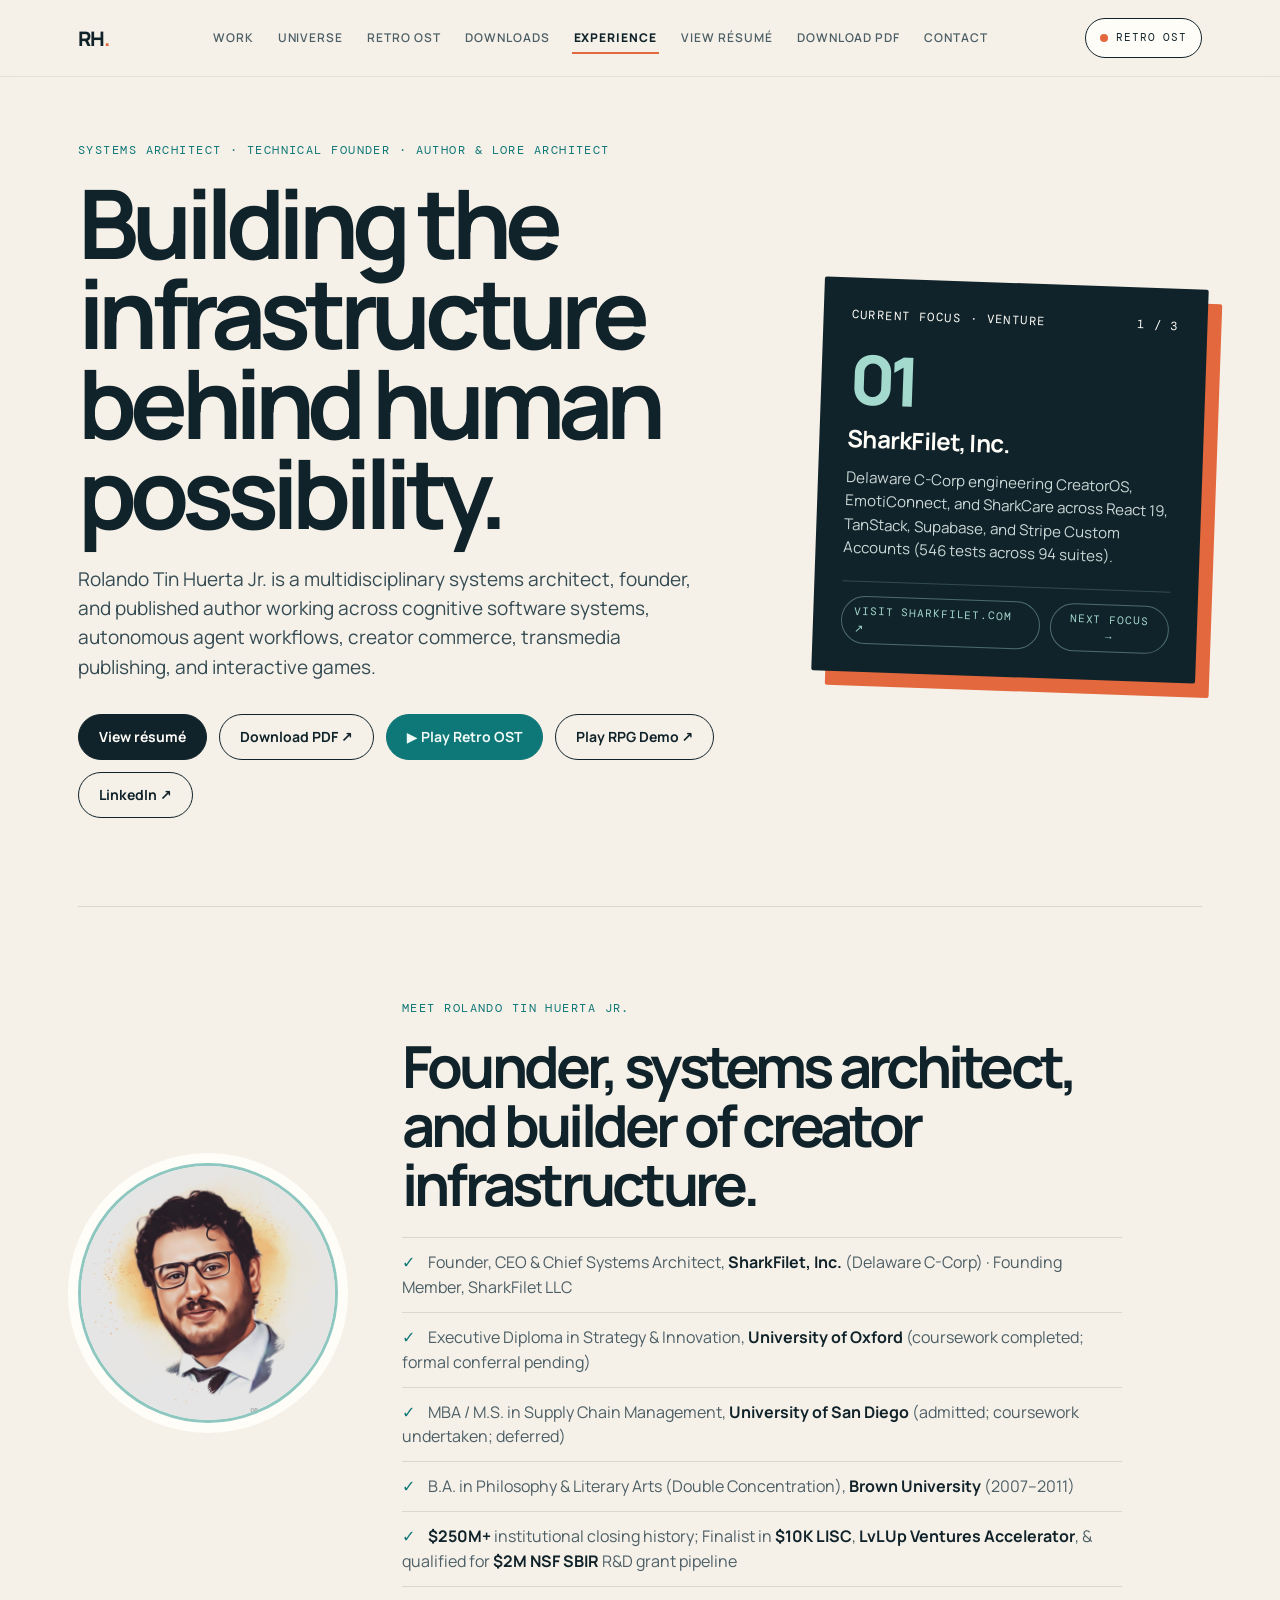
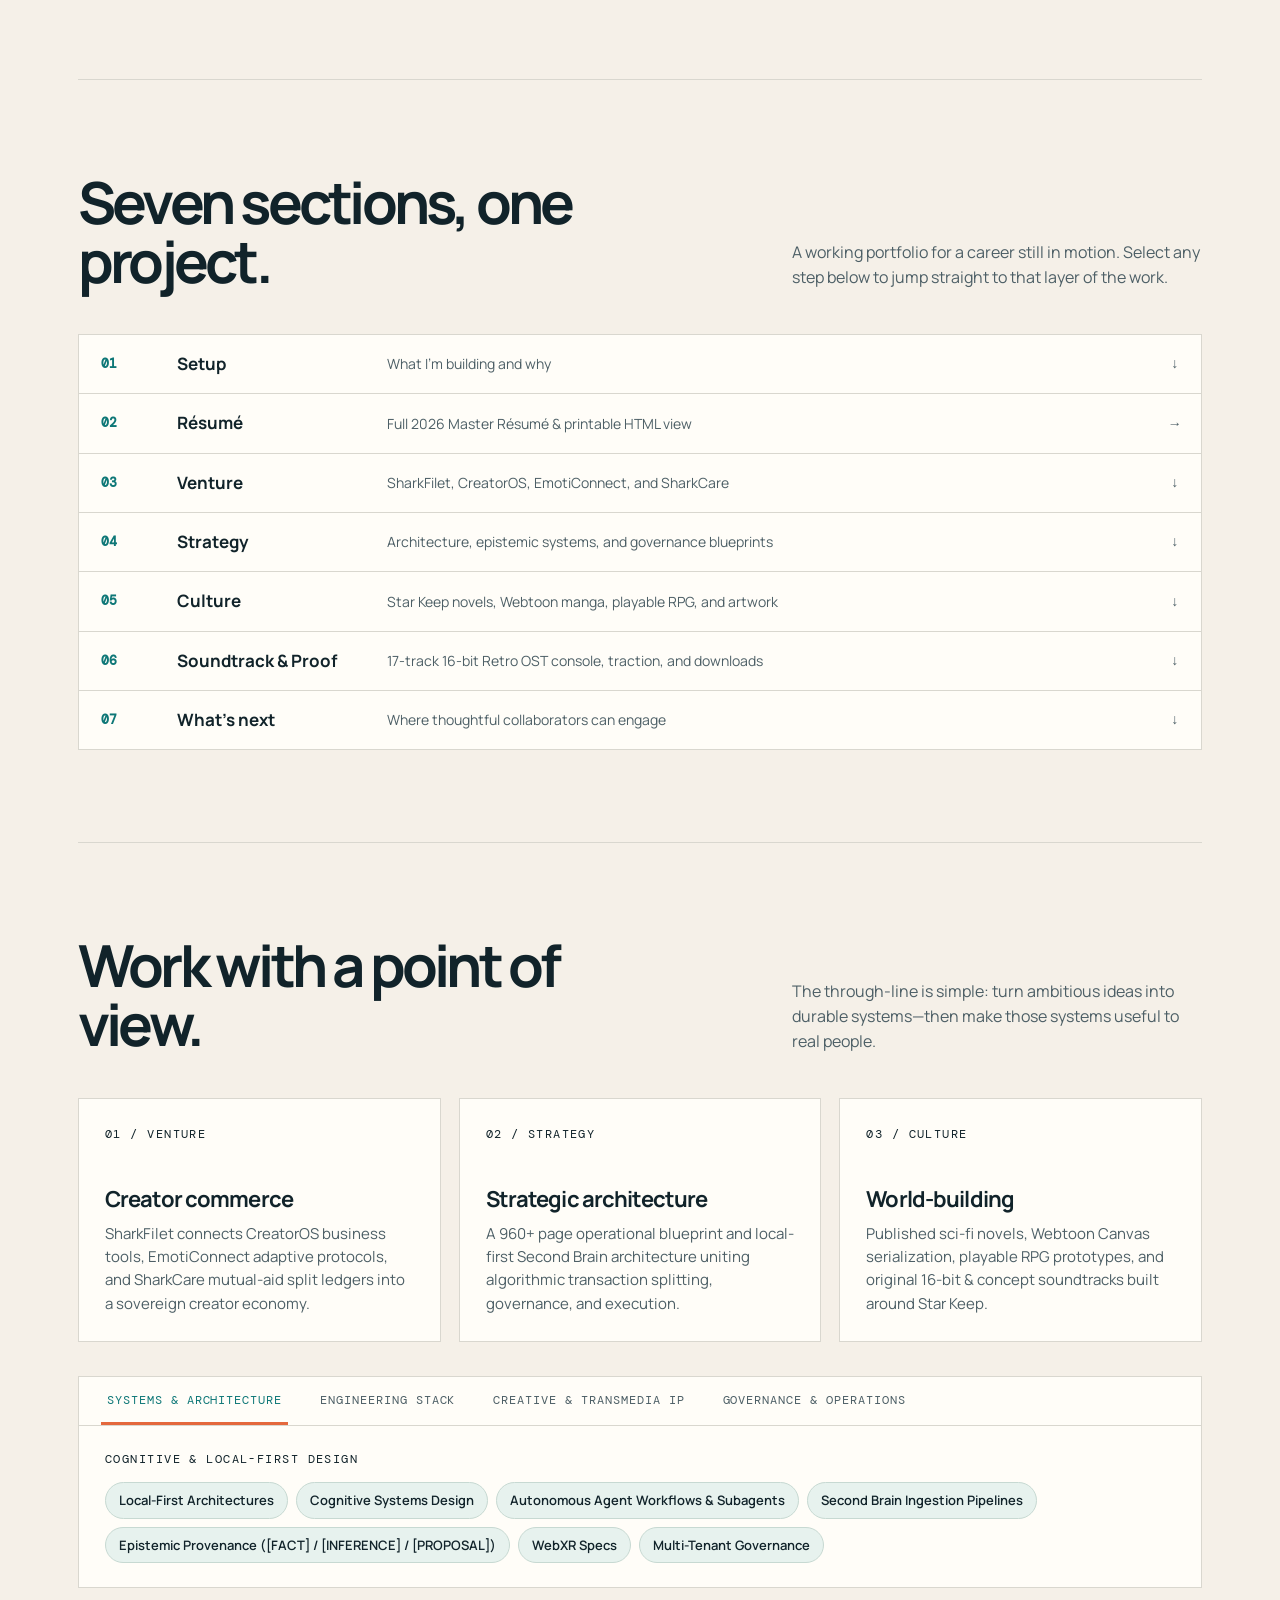
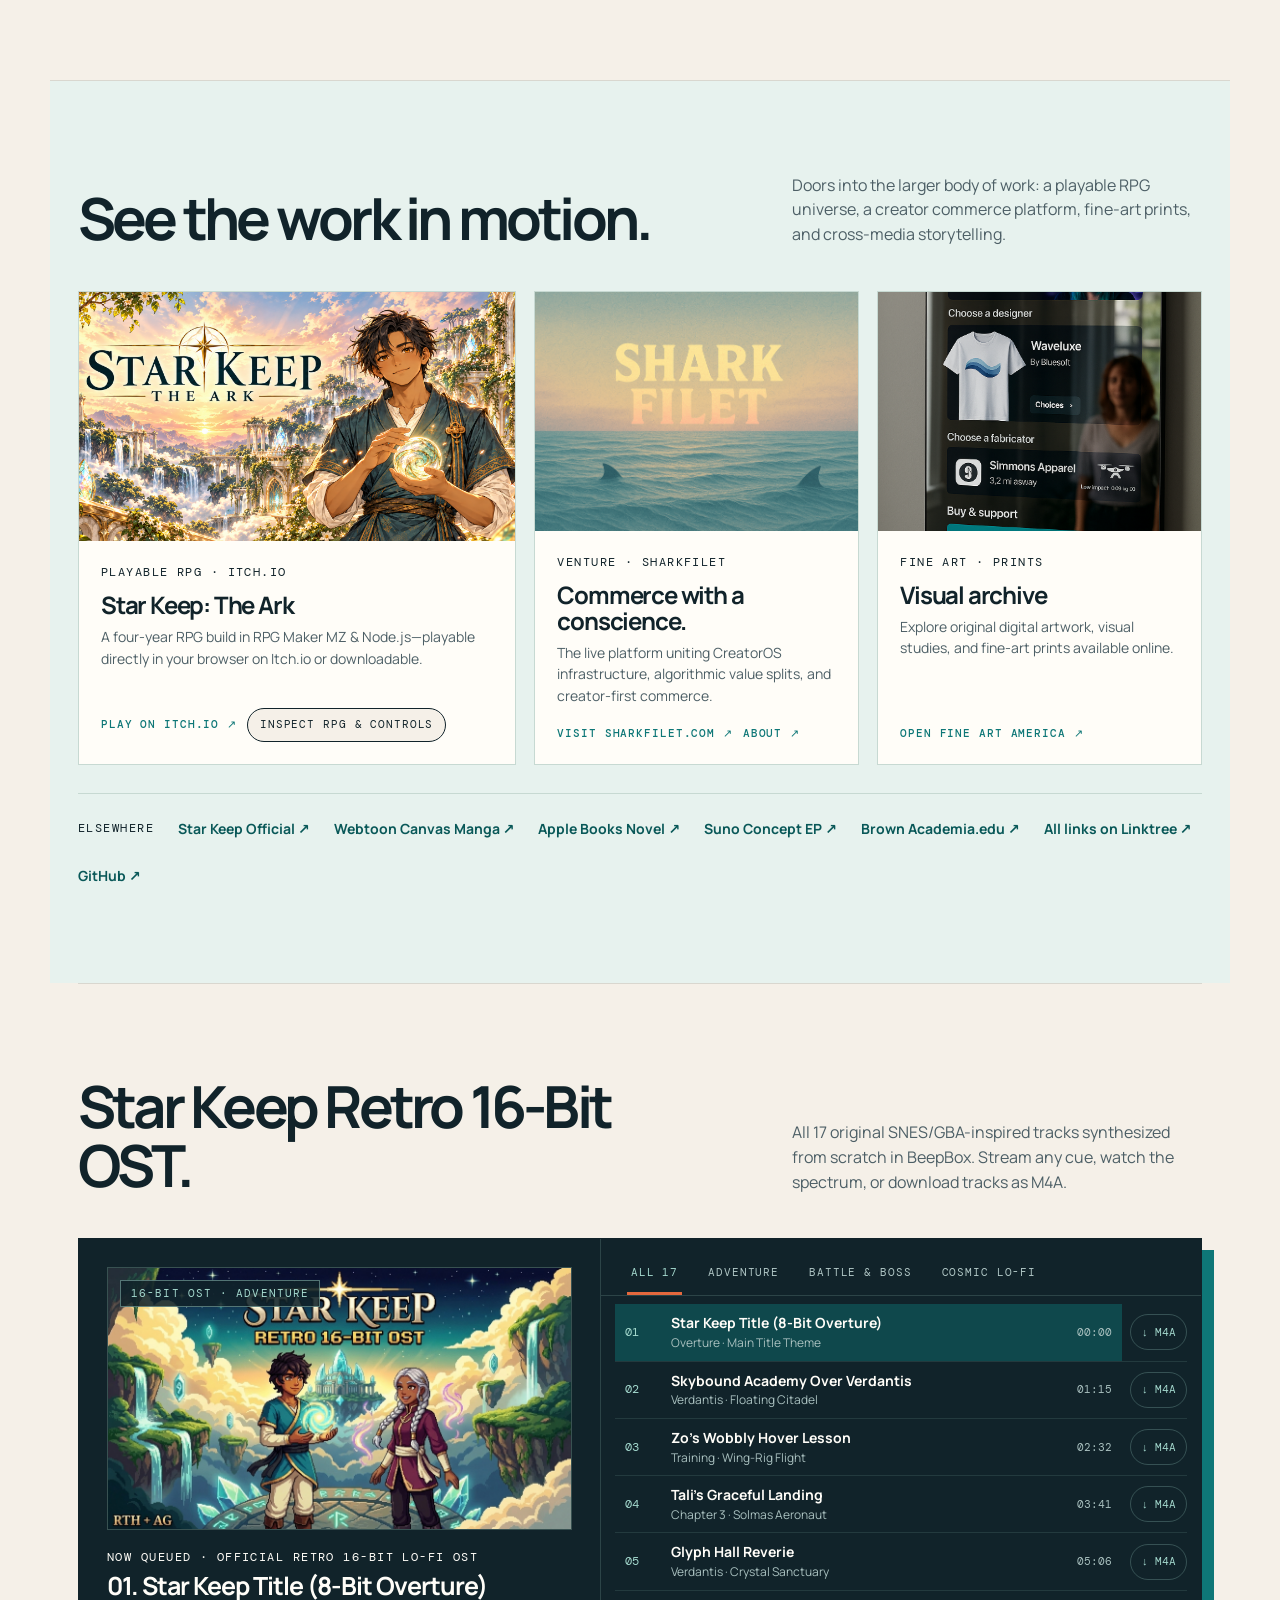
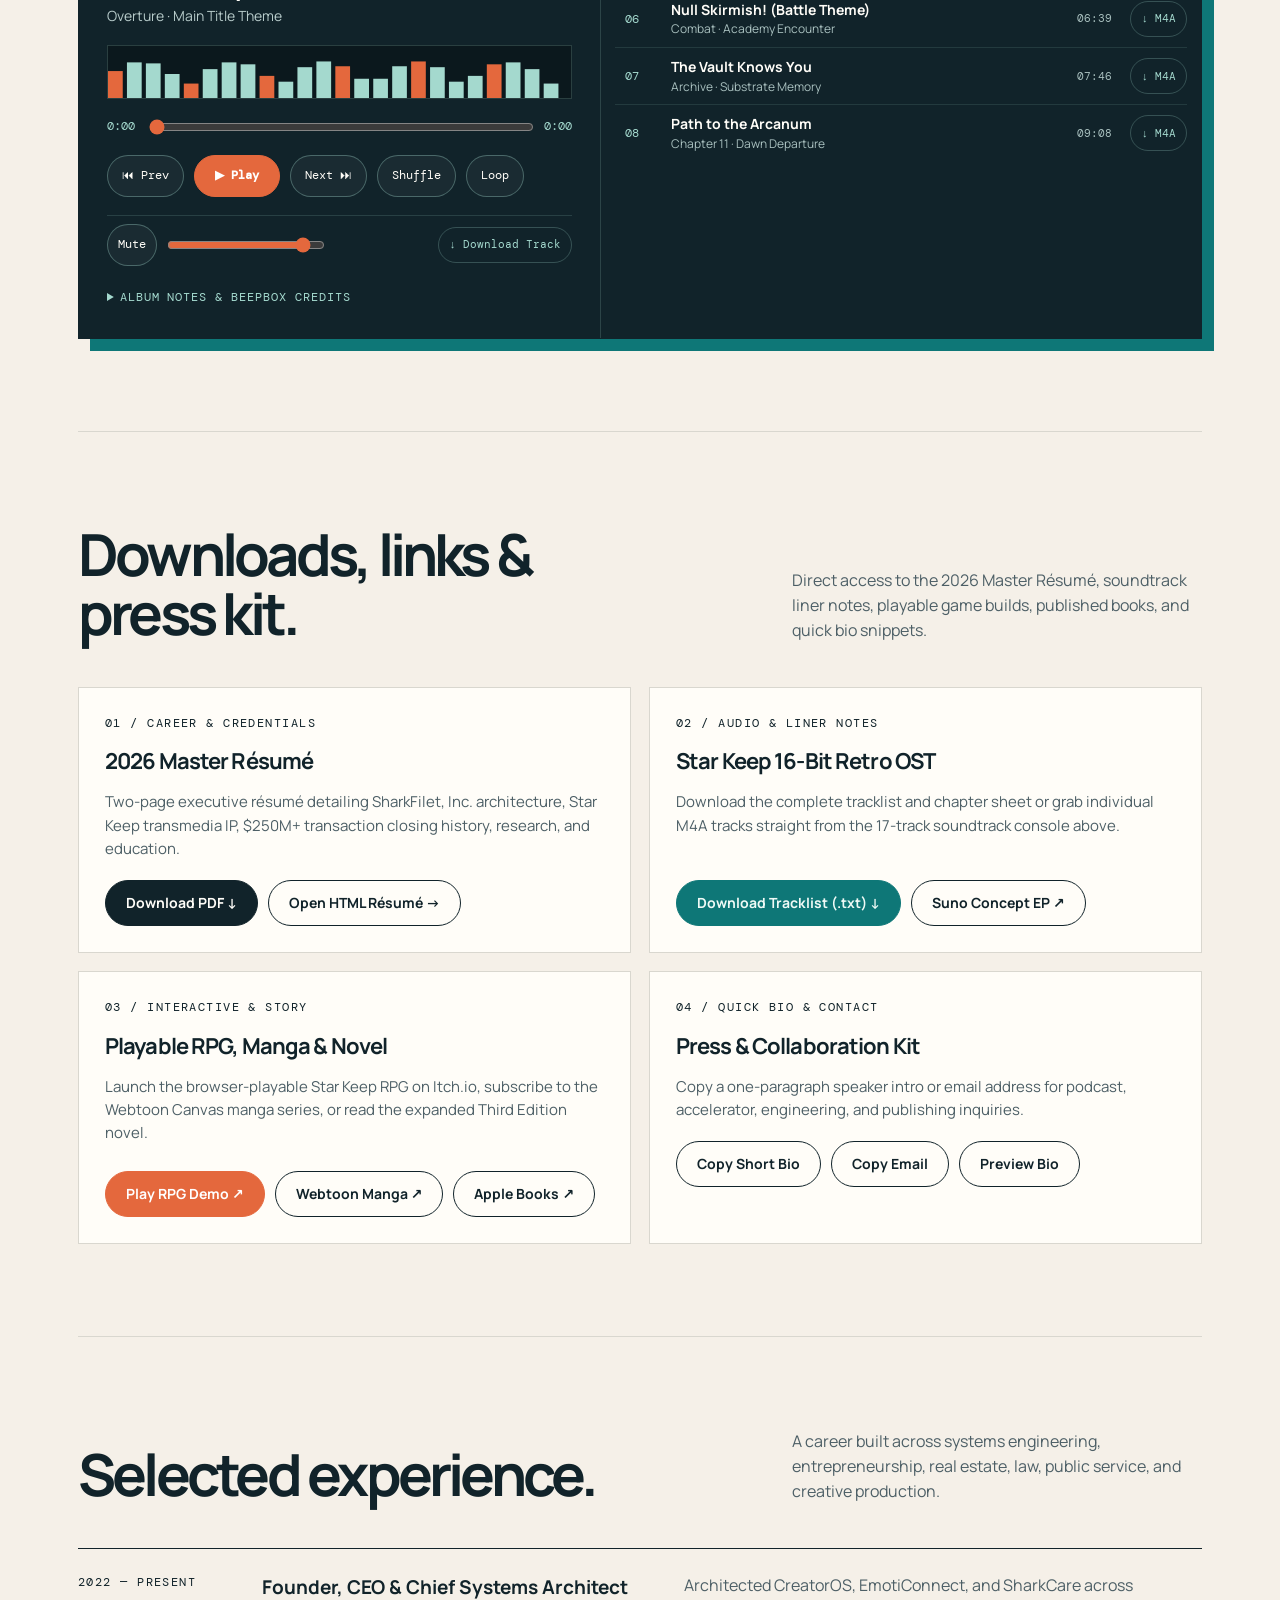
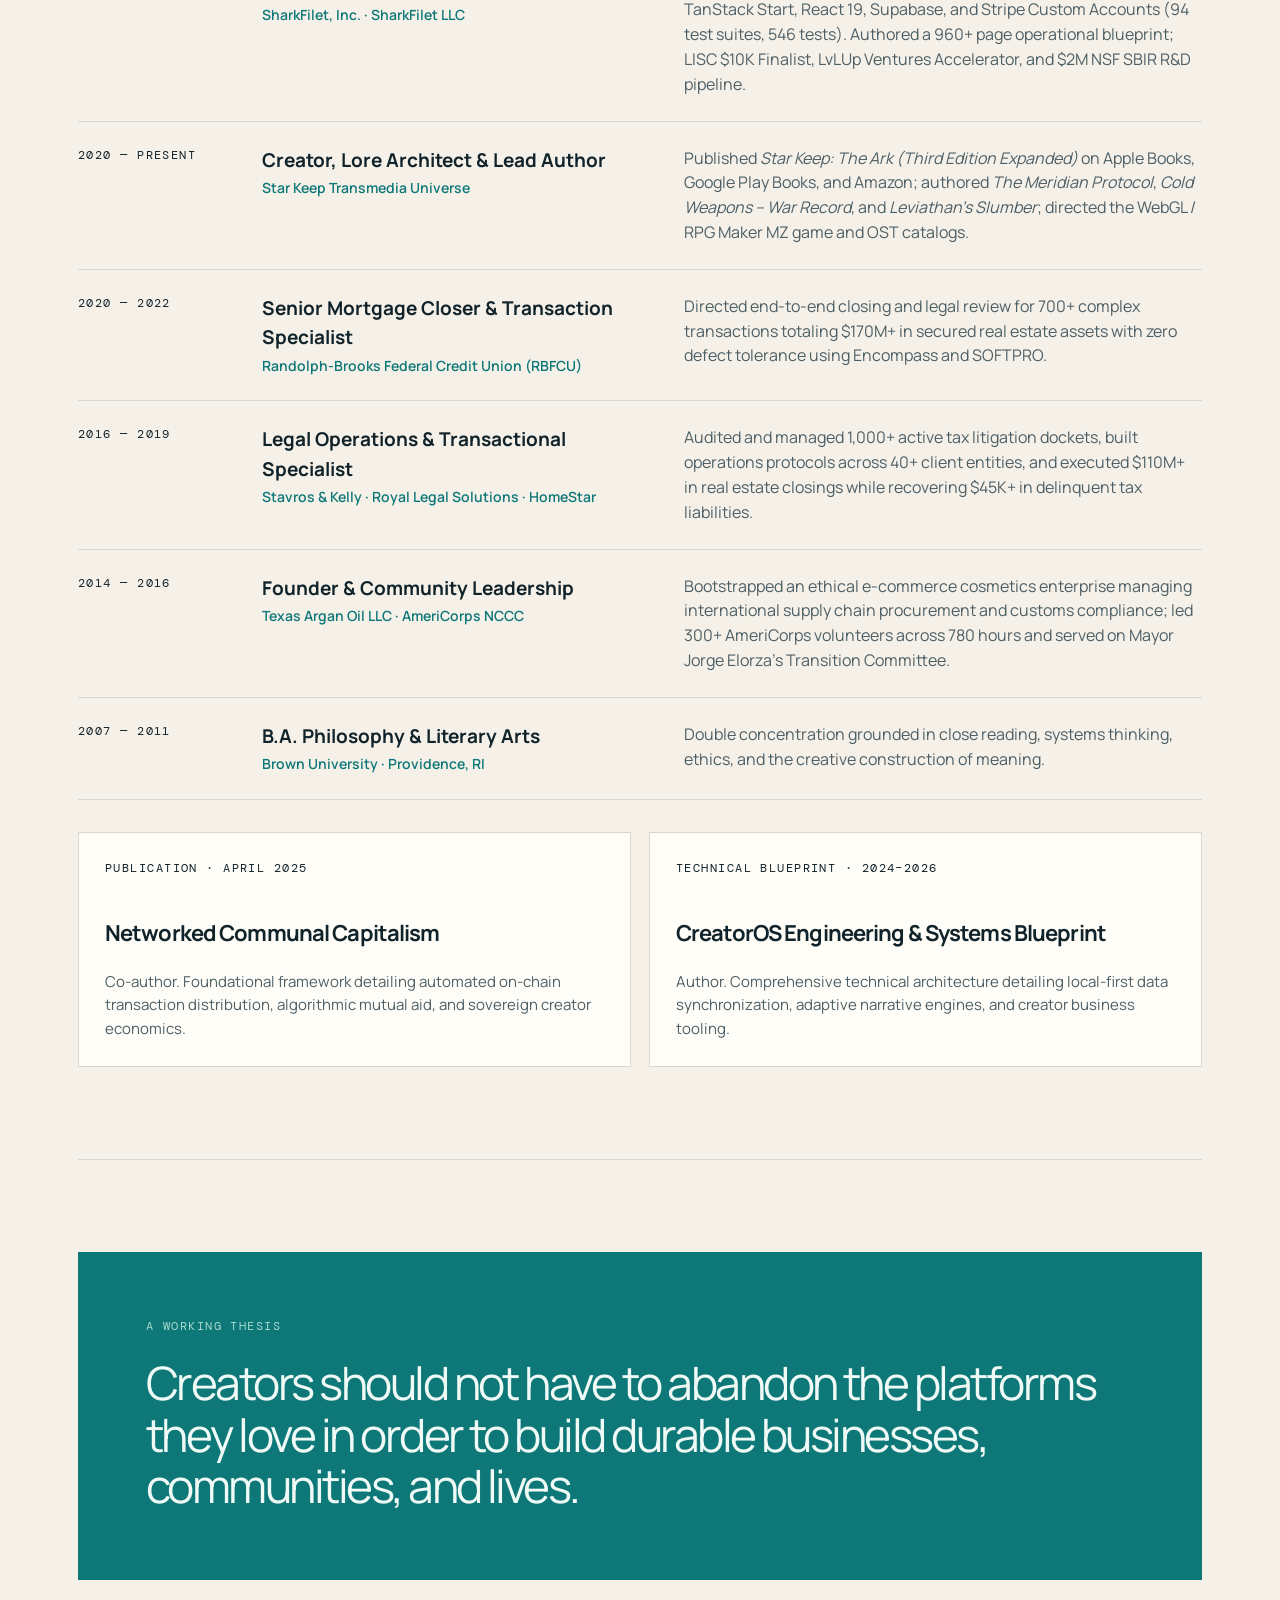
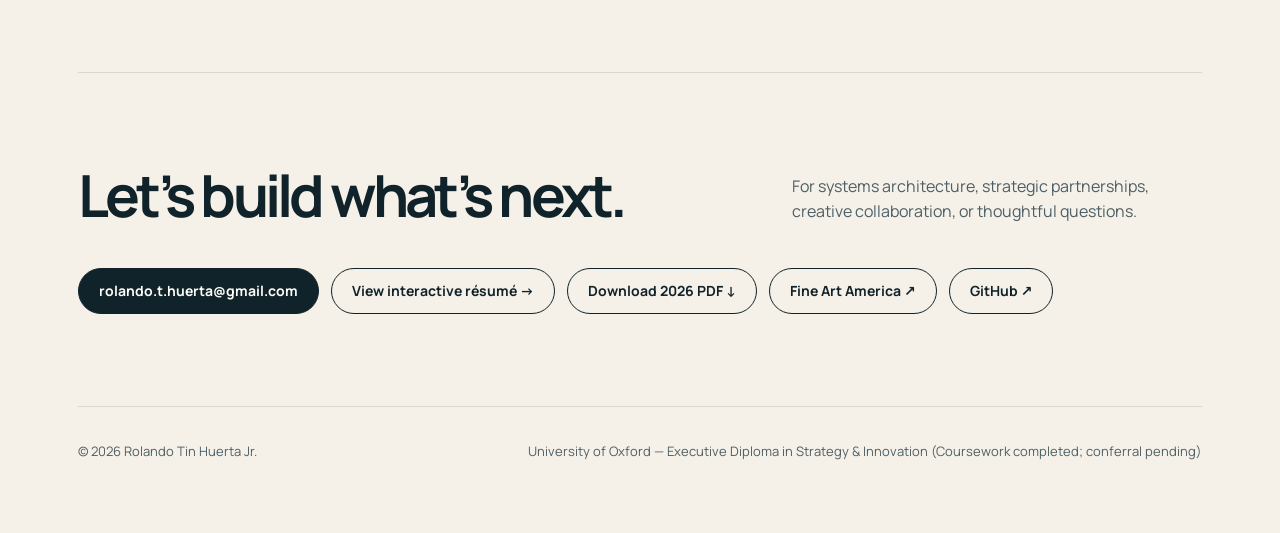
==== index.html @ 9e3154b1 "Publish portfolio with 2026 resume and Star Keep Retro 16-Bit OST" ====
<!DOCTYPE html>
<html lang="en">
<head>
  <meta charset="UTF-8">
  <meta name="viewport" content="width=device-width, initial-scale=1.0">
  <meta name="description" content="Rolando Tin Huerta Jr. — Systems Architect, Technical Founder, and Published Author building creator-economy infrastructure, SharkFilet, and the Star Keep transmedia universe.">
  <meta name="theme-color" content="#f5f0e8">
  <meta property="og:title" content="Rolando Tin Huerta Jr. — Systems Architect, Technical Founder &amp; Author">
  <meta property="og:description" content="Portfolio, 2026 Master Résumé, Star Keep 16-Bit Retro OST player, playable RPG demo, and SharkFilet creator infrastructure.">
  <meta property="og:type" content="website">
  <title>Rolando Tin Huerta Jr. — Strategy, Systems Architecture &amp; Creator Infrastructure</title>
  <link rel="icon" type="image/svg+xml" href="favicon.svg">
  <link rel="preconnect" href="https://fonts.googleapis.com">
  <link rel="preconnect" href="https://fonts.gstatic.com" crossorigin>
  <link href="https://fonts.googleapis.com/css2?family=DM+Mono:wght@400;500&family=Manrope:wght@400;500;600;700;800&display=swap" rel="stylesheet">
  <link rel="stylesheet" href="styles.css">
  <script type="module" src="app.js"></script>
</head>
<body>
  <a class="skip-link visually-hidden" href="#main-content">Skip to main content</a>

  <header class="site-header">
    <div class="wrap header-inner">
      <a class="mark" href="./" aria-label="Rolando Huerta home">RH<span class="tag" aria-hidden="true">.</span></a>

      <nav class="site-nav" aria-label="Primary">
        <button
          class="menu-button"
          type="button"
          popovertarget="site-menu"
          popovertargetaction="toggle"
          aria-controls="site-menu"
        >
          Menu
        </button>

        <ul id="site-menu" class="site-menu" popover="auto">
          <li><a href="#work">Work</a></li>
          <li><a href="#showcase">Universe</a></li>
          <li><a href="#soundtrack">Retro OST</a></li>
          <li><a href="#downloads">Downloads</a></li>
          <li><a href="#experience">Experience</a></li>
          <li><a href="resume/">View résumé</a></li>
          <li><a href="resume/Rolando_Huerta_Resume_2026_Master.pdf" download>Download PDF</a></li>
          <li><a href="#contact">Contact</a></li>
        </ul>
      </nav>

      <div class="header-actions">
        <button type="button" class="nav-ost-pill" id="nav-ost-toggle" aria-label="Play or pause Star Keep Retro OST">
          <span class="ost-dot" aria-hidden="true"></span>
          <span class="pill-label">Retro OST</span>
        </button>
      </div>
    </div>
  </header>

  <div class="wrap">
    <main>
      <section class="hero" id="setup">
        <div>
          <div class="eyebrow">Systems Architect · Technical Founder · Author &amp; Lore Architect</div>
          <h1 id="main-content" tabindex="-1">Building the infrastructure behind human possibility.</h1>
          <p class="hero-lead">
            Rolando Tin Huerta Jr. is a multidisciplinary systems architect, founder, and published author working across cognitive software systems, autonomous agent workflows, creator commerce, transmedia publishing, and interactive games.
          </p>
          <div class="actions">
            <a class="button primary" href="resume/">View résumé</a>
            <a class="button" href="resume/Rolando_Huerta_Resume_2026_Master.pdf" download>Download PDF ↗</a>
            <button type="button" class="button accent" id="hero-play-ost">▶ Play Retro OST</button>
            <a class="button" href="https://sharkfilet.itch.io/star-keep-the-ark" target="_blank" rel="noopener noreferrer">Play RPG Demo ↗</a>
            <a class="button" href="https://www.linkedin.com/in/rolandohuerta" target="_blank" rel="noopener noreferrer">LinkedIn ↗</a>
          </div>
        </div>

        <aside class="hero-card dark-surface" aria-label="Interactive current focus spotlight">
          <div class="hero-card-top">
            <div class="mono" id="hero-card-eyebrow">Current focus · Venture</div>
            <div class="mono" id="hero-card-counter">1 / 3</div>
          </div>
          <div class="number" id="hero-card-number">01</div>
          <h2 id="hero-card-title">SharkFilet, Inc.</h2>
          <p id="hero-card-copy">
            Delaware C-Corp engineering CreatorOS, EmotiConnect, and SharkCare across React 19, TanStack, Supabase, and Stripe Custom Accounts (546 tests across 94 suites).
          </p>
          <div class="hero-card-controls">
            <a class="hero-card-btn" id="hero-card-link" href="https://sharkfilet.com" target="_blank" rel="noopener noreferrer">Visit sharkfilet.com ↗</a>
            <button type="button" class="hero-card-btn" id="hero-card-next">Next focus →</button>
          </div>
        </aside>
      </section>

      <section class="profile" id="profile">
        <div class="profile-photo">
          <img
            src="assets/rolando-huerta.jpeg"
            alt="Stylized portrait of Rolando Tin Huerta Jr."
            width="1024"
            height="1024"
            fetchpriority="high"
          >
        </div>
        <div>
          <div class="eyebrow">Meet Rolando Tin Huerta Jr.</div>
          <h2>Founder, systems architect, and builder of creator infrastructure.</h2>
          <ul class="profile-list">
            <li><span class="check" aria-hidden="true">✓</span> Founder, CEO &amp; Chief Systems Architect, <strong>SharkFilet, Inc.</strong> (Delaware C-Corp) · Founding Member, SharkFilet LLC</li>
            <li><span class="check" aria-hidden="true">✓</span> Executive Diploma in Strategy &amp; Innovation, <strong>University of Oxford</strong> (coursework completed; formal conferral pending)</li>
            <li><span class="check" aria-hidden="true">✓</span> MBA / M.S. in Supply Chain Management, <strong>University of San Diego</strong> (admitted; coursework undertaken; deferred)</li>
            <li><span class="check" aria-hidden="true">✓</span> B.A. in Philosophy &amp; Literary Arts (Double Concentration), <strong>Brown University</strong> (2007–2011)</li>
            <li><span class="check" aria-hidden="true">✓</span> <strong>$250M+</strong> institutional closing history; Finalist in <strong>$10K LISC</strong>, <strong>LvLUp Ventures Accelerator</strong>, &amp; qualified for <strong>$2M NSF SBIR</strong> R&amp;D grant pipeline</li>
          </ul>
        </div>
      </section>

      <section class="roadmap" id="roadmap">
        <div class="section-head">
          <h2>Seven sections, one project.</h2>
          <p class="section-intro">
            A working portfolio for a career still in motion. Select any step below to jump straight to that layer of the work.
          </p>
        </div>
        <ol class="roadmap-list">
          <li>
            <a class="roadmap-link" href="#setup">
              <b>01</b>
              <strong>Setup</strong>
              <span>What I’m building and why</span>
              <span class="roadmap-arrow" aria-hidden="true">↓</span>
            </a>
          </li>
          <li>
            <a class="roadmap-link" href="resume/">
              <b>02</b>
              <strong>Résumé</strong>
              <span>Full 2026 Master Résumé &amp; printable HTML view</span>
              <span class="roadmap-arrow" aria-hidden="true">→</span>
            </a>
          </li>
          <li>
            <a class="roadmap-link" href="#work">
              <b>03</b>
              <strong>Venture</strong>
              <span>SharkFilet, CreatorOS, EmotiConnect, and SharkCare</span>
              <span class="roadmap-arrow" aria-hidden="true">↓</span>
            </a>
          </li>
          <li>
            <a class="roadmap-link" href="#competencies">
              <b>04</b>
              <strong>Strategy</strong>
              <span>Architecture, epistemic systems, and governance blueprints</span>
              <span class="roadmap-arrow" aria-hidden="true">↓</span>
            </a>
          </li>
          <li>
            <a class="roadmap-link" href="#showcase">
              <b>05</b>
              <strong>Culture</strong>
              <span>Star Keep novels, Webtoon manga, playable RPG, and artwork</span>
              <span class="roadmap-arrow" aria-hidden="true">↓</span>
            </a>
          </li>
          <li>
            <a class="roadmap-link" href="#soundtrack">
              <b>06</b>
              <strong>Soundtrack &amp; Proof</strong>
              <span>17-track 16-bit Retro OST console, traction, and downloads</span>
              <span class="roadmap-arrow" aria-hidden="true">↓</span>
            </a>
          </li>
          <li>
            <a class="roadmap-link" href="#contact">
              <b>07</b>
              <strong>What’s next</strong>
              <span>Where thoughtful collaborators can engage</span>
              <span class="roadmap-arrow" aria-hidden="true">↓</span>
            </a>
          </li>
        </ol>
      </section>

      <section id="work">
        <div class="section-head">
          <h2>Work with a point of view.</h2>
          <p class="section-intro">
            The through-line is simple: turn ambitious ideas into durable systems—then make those systems useful to real people.
          </p>
        </div>
        <div class="grid">
          <article class="card">
            <div>
              <div class="mono">01 / Venture</div>
              <h3>Creator commerce</h3>
            </div>
            <p>
              SharkFilet connects CreatorOS business tools, EmotiConnect adaptive protocols, and SharkCare mutual-aid split ledgers into a sovereign creator economy.
            </p>
          </article>
          <article class="card">
            <div>
              <div class="mono">02 / Strategy</div>
              <h3>Strategic architecture</h3>
            </div>
            <p>
              A 960+ page operational blueprint and local-first Second Brain architecture uniting algorithmic transaction splitting, governance, and execution.
            </p>
          </article>
          <article class="card">
            <div>
              <div class="mono">03 / Culture</div>
              <h3>World-building</h3>
            </div>
            <p>
              Published sci-fi novels, Webtoon Canvas serialization, playable RPG prototypes, and original 16-bit &amp; concept soundtracks built around Star Keep.
            </p>
          </article>
        </div>

        <div class="competency-deck" id="competencies">
          <div class="tablist-scroller" id="competency-tablist" role="tablist" aria-label="Technical and operational competencies">
            <button type="button" role="tab" id="tab-systems" aria-selected="true" data-panel="panel-systems">Systems &amp; Architecture</button>
            <button type="button" role="tab" id="tab-stack" aria-selected="false" tabindex="-1" data-panel="panel-stack">Engineering Stack</button>
            <button type="button" role="tab" id="tab-creative" aria-selected="false" tabindex="-1" data-panel="panel-creative">Creative &amp; Transmedia IP</button>
            <button type="button" role="tab" id="tab-gov" aria-selected="false" tabindex="-1" data-panel="panel-gov">Governance &amp; Operations</button>
          </div>

          <div role="tabpanel" id="panel-systems" aria-labelledby="tab-systems" tabindex="0">
            <div class="tab-panel-inner">
              <div class="mono">Cognitive &amp; Local-First Design</div>
              <ul class="pill-cloud">
                <li>Local-First Architectures</li>
                <li>Cognitive Systems Design</li>
                <li>Autonomous Agent Workflows &amp; Subagents</li>
                <li>Second Brain Ingestion Pipelines</li>
                <li>Epistemic Provenance ([FACT] / [INFERENCE] / [PROPOSAL])</li>
                <li>WebXR Specs</li>
                <li>Multi-Tenant Governance</li>
              </ul>
            </div>
          </div>

          <div role="tabpanel" id="panel-stack" aria-labelledby="tab-stack" hidden>
            <div class="tab-panel-inner">
              <div class="mono">Production Full-Stack &amp; Automated Verification</div>
              <ul class="pill-cloud">
                <li>React 19</li>
                <li>TypeScript</li>
                <li>TanStack Start / Router</li>
                <li>Node.js</li>
                <li>Supabase (PostgreSQL / RLS)</li>
                <li>Stripe Connect &amp; Custom Accounts</li>
                <li>REST / RPC APIs</li>
                <li>Git / GitHub CI/CD</li>
                <li>94 Test Suites (546 Tests)</li>
              </ul>
            </div>
          </div>

          <div role="tabpanel" id="panel-creative" aria-labelledby="tab-creative" hidden>
            <div class="tab-panel-inner">
              <div class="mono">Storytelling, Games &amp; Sonic Direction</div>
              <ul class="pill-cloud">
                <li>World-Building &amp; Canon Architecture</li>
                <li>Full-Length Narrative Manuscripts</li>
                <li>Webtoon Canvas Serialization</li>
                <li>Game Design (WebGL / RPG Maker MZ)</li>
                <li>Interactive Music Scoring &amp; BeepBox 16-Bit OST</li>
              </ul>
            </div>
          </div>

          <div role="tabpanel" id="panel-gov" aria-labelledby="tab-gov" hidden>
            <div class="tab-panel-inner">
              <div class="mono">Institutional &amp; Corporate Execution</div>
              <ul class="pill-cloud">
                <li>Delaware C-Corp Governance</li>
                <li>Algorithmic Value Splitting</li>
                <li>Contract Structuring</li>
                <li>Legal &amp; Title Discovery</li>
                <li>$250M+ Executed Transaction History</li>
                <li>Supply Chain Operations</li>
              </ul>
            </div>
          </div>
        </div>
      </section>

      <section class="showcase" id="showcase">
        <div class="section-head">
          <h2>See the work in motion.</h2>
          <p class="section-intro">
            Doors into the larger body of work: a playable RPG universe, a creator commerce platform, fine-art prints, and cross-media storytelling.
          </p>
        </div>

        <div class="showcase-grid">
          <article class="showcase-card feature">
            <img
              src="assets/showcase/star-keep-wide.png"
              alt="Star Keep: The Ark cover art"
              width="2100"
              height="900"
              loading="lazy"
            >
            <div class="showcase-copy">
              <div class="mono">Playable RPG · Itch.io</div>
              <h3>Star Keep: The Ark</h3>
              <p>
                A four-year RPG build in RPG Maker MZ &amp; Node.js—playable directly in your browser on Itch.io or downloadable.
              </p>
              <div class="showcase-actions">
                <a class="showcase-link" href="https://sharkfilet.itch.io/star-keep-the-ark" target="_blank" rel="noopener noreferrer">Play on Itch.io ↗</a>
                <button type="button" class="showcase-btn" data-open-dialog="rpg-dialog">Inspect RPG &amp; Controls</button>
              </div>
            </div>
          </article>

          <article class="showcase-card">
            <img
              src="assets/showcase/sharkfilet-banner.png"
              alt="SharkFilet creator commerce platform"
              width="1536"
              height="1024"
              loading="lazy"
            >
            <div class="showcase-copy">
              <div class="mono">Venture · SharkFilet</div>
              <h3>Commerce with a conscience.</h3>
              <p>
                The live platform uniting CreatorOS infrastructure, algorithmic value splits, and creator-first commerce.
              </p>
              <div class="showcase-actions">
                <a class="showcase-link" href="https://sharkfilet.com" target="_blank" rel="noopener noreferrer">Visit sharkfilet.com ↗</a>
                <a class="showcase-link" href="https://sharkfilet.com/about" target="_blank" rel="noopener noreferrer">About ↗</a>
              </div>
            </div>
          </article>

          <article class="showcase-card">
            <img
              src="assets/showcase/digital-reflection.png"
              alt="Rolando Huerta digital artwork"
              width="1024"
              height="1536"
              loading="lazy"
            >
            <div class="showcase-copy">
              <div class="mono">Fine Art · Prints</div>
              <h3>Visual archive</h3>
              <p>
                Explore original digital artwork, visual studies, and fine-art prints available online.
              </p>
              <div class="showcase-actions">
                <a class="showcase-link" href="https://fineartamerica.com/profiles/rolando-huerta" target="_blank" rel="noopener noreferrer">Open Fine Art America ↗</a>
              </div>
            </div>
          </article>
        </div>

        <div class="link-ribbon">
          <span class="mono">Elsewhere</span>
          <a href="https://starkeepofficial.com" target="_blank" rel="noopener noreferrer">Star Keep Official ↗</a>
          <a href="https://www.webtoons.com/en/canvas/star-keep/list?title_no=1177944" target="_blank" rel="noopener noreferrer">Webtoon Canvas Manga ↗</a>
          <a href="https://books.apple.com/us/book/star-keep/id6747073231" target="_blank" rel="noopener noreferrer">Apple Books Novel ↗</a>
          <a href="https://suno.com/album/abc49973-2afe-40c6-a106-32f653fb8c38" target="_blank" rel="noopener noreferrer">Suno Concept EP ↗</a>
          <a href="https://brown.academia.edu/RolandoHuerta" target="_blank" rel="noopener noreferrer">Brown Academia.edu ↗</a>
          <a href="https://linktr.ee/sharkfilet" target="_blank" rel="noopener noreferrer">All links on Linktree ↗</a>
          <a href="https://github.com/SharkFilet" target="_blank" rel="noopener noreferrer">GitHub ↗</a>
        </div>
      </section>

      <section id="soundtrack">
        <div class="section-head">
          <h2>Star Keep Retro 16-Bit OST.</h2>
          <p class="section-intro">
            All 17 original SNES/GBA-inspired tracks synthesized from scratch in BeepBox. Stream any cue, watch the spectrum, or download tracks as M4A.
          </p>
        </div>

        <div class="ost-console dark-surface">
          <div class="ost-deck">
            <div class="ost-cover-frame">
              <img
                src="assets/showcase/retro-ost-cover.jpg"
                alt="Star Keep Retro 16-Bit OST cover art featuring Zo and Tali beneath the skybound citadel"
                width="1920"
                height="1080"
                loading="lazy"
              >
              <span class="ost-badge" id="ost-mood-badge">16-BIT OST · ADVENTURE</span>
            </div>

            <div class="ost-now-playing">
              <div class="mono">Now queued · Official Retro 16-Bit Lo-Fi OST</div>
              <h3 id="ost-current-title">01. Star Keep Title (8-Bit Overture)</h3>
              <p id="ost-current-chapter">Overture · Main Title Theme</p>
            </div>

            <canvas
              id="ost-visualizer"
              class="ost-visualizer"
              width="440"
              height="54"
              aria-hidden="true"
            ></canvas>

            <audio id="ost-audio" preload="none" aria-label="Star Keep Retro 16-Bit OST audio stream"></audio>

            <div class="ost-scrub-row">
              <span id="ost-time-current">0:00</span>
              <input
                type="range"
                id="ost-seek"
                class="ost-range"
                min="0"
                max="100"
                step="0.5"
                value="0"
                aria-label="Track playback position"
              >
              <span id="ost-time-duration">0:00</span>
            </div>

            <div class="ost-transport">
              <button type="button" class="ost-btn" id="ost-prev-btn" aria-label="Previous track">⏮ Prev</button>
              <button type="button" class="ost-btn play-main" id="ost-play-btn" aria-label="Play current track">▶ Play</button>
              <button type="button" class="ost-btn" id="ost-next-btn" aria-label="Next track">Next ⏭</button>
              <button type="button" class="ost-btn" id="ost-shuffle-btn" aria-pressed="false">Shuffle</button>
              <button type="button" class="ost-btn" id="ost-loop-btn" aria-pressed="false">Loop</button>
            </div>

            <div class="ost-volume-wrap">
              <div class="ost-volume-control">
                <button type="button" class="ost-btn" id="ost-mute-btn" aria-pressed="false">Mute</button>
                <input
                  type="range"
                  id="ost-volume"
                  class="ost-range"
                  min="0"
                  max="1"
                  step="0.05"
                  value="0.9"
                  aria-label="Audio volume"
                >
              </div>
              <a
                id="ost-download-current"
                class="ost-dl-link"
                href="assets/audio/01-star-keep-title.m4a"
                download="01-star-keep-title.m4a"
              >
                ↓ Download Track
              </a>
            </div>

            <details class="ost-notes">
              <summary>Album notes &amp; BeepBox credits</summary>
              <p>
                A 17-track retro 16-bit SNES/GBA-inspired RPG soundtrack crafted from scratch in BeepBox by Rolando Huerta (Artwork &amp; Concept: RTH + AG), blending nostalgic chiptune leads, warm FM electric pianos, boss battle themes, and cosmic lo-fi cues for Star Keep.
              </p>
            </details>
          </div>

          <div class="ost-playlist-pane">
            <div class="ost-filter-bar" id="ost-filter-tablist" role="tablist" aria-label="Filter soundtrack tracks by mood">
              <button type="button" role="tab" aria-selected="true" data-mood="all">All 17</button>
              <button type="button" role="tab" aria-selected="false" tabindex="-1" data-mood="adventure">Adventure</button>
              <button type="button" role="tab" aria-selected="false" tabindex="-1" data-mood="battle">Battle &amp; Boss</button>
              <button type="button" role="tab" aria-selected="false" tabindex="-1" data-mood="lofi">Cosmic Lo-Fi</button>
            </div>
            <ul id="ost-tracklist" class="ost-tracklist" aria-label="Star Keep Retro OST Tracklist"></ul>
          </div>
        </div>
      </section>

      <section id="downloads">
        <div class="section-head">
          <h2>Downloads, links &amp; press kit.</h2>
          <p class="section-intro">
            Direct access to the 2026 Master Résumé, soundtrack liner notes, playable game builds, published books, and quick bio snippets.
          </p>
        </div>

        <div class="vault-grid">
          <article class="vault-card">
            <div class="mono">01 / Career &amp; Credentials</div>
            <h3>2026 Master Résumé</h3>
            <p>
              Two-page executive résumé detailing SharkFilet, Inc. architecture, Star Keep transmedia IP, $250M+ transaction closing history, research, and education.
            </p>
            <div class="vault-actions">
              <a class="button primary" href="resume/Rolando_Huerta_Resume_2026_Master.pdf" download>Download PDF ↓</a>
              <a class="button" href="resume/">Open HTML Résumé →</a>
            </div>
          </article>

          <article class="vault-card">
            <div class="mono">02 / Audio &amp; Liner Notes</div>
            <h3>Star Keep 16-Bit Retro OST</h3>
            <p>
              Download the complete tracklist and chapter sheet or grab individual M4A tracks straight from the 17-track soundtrack console above.
            </p>
            <div class="vault-actions">
              <a class="button accent" href="assets/downloads/star-keep-retro-ost-notes.txt" download>Download Tracklist (.txt) ↓</a>
              <a class="button" href="https://suno.com/album/abc49973-2afe-40c6-a106-32f653fb8c38" target="_blank" rel="noopener noreferrer">Suno Concept EP ↗</a>
            </div>
          </article>

          <article class="vault-card">
            <div class="mono">03 / Interactive &amp; Story</div>
            <h3>Playable RPG, Manga &amp; Novel</h3>
            <p>
              Launch the browser-playable Star Keep RPG on Itch.io, subscribe to the Webtoon Canvas manga series, or read the expanded Third Edition novel.
            </p>
            <div class="vault-actions">
              <a class="button coral" href="https://sharkfilet.itch.io/star-keep-the-ark" target="_blank" rel="noopener noreferrer">Play RPG Demo ↗</a>
              <a class="button" href="https://www.webtoons.com/en/canvas/star-keep/list?title_no=1177944" target="_blank" rel="noopener noreferrer">Webtoon Manga ↗</a>
              <a class="button" href="https://books.apple.com/us/book/star-keep/id6747073231" target="_blank" rel="noopener noreferrer">Apple Books ↗</a>
            </div>
          </article>

          <article class="vault-card">
            <div class="mono">04 / Quick Bio &amp; Contact</div>
            <h3>Press &amp; Collaboration Kit</h3>
            <p>
              Copy a one-paragraph speaker intro or email address for podcast, accelerator, engineering, and publishing inquiries.
            </p>
            <div class="vault-actions">
              <button type="button" class="button" id="copy-bio-btn">Copy Short Bio</button>
              <button type="button" class="button" id="copy-email-btn">Copy Email</button>
              <button type="button" class="button" data-open-dialog="bio-dialog">Preview Bio</button>
            </div>
            <div class="status-note" id="copy-status" aria-live="polite"></div>
          </article>
        </div>
      </section>

      <section id="experience">
        <div class="section-head">
          <h2>Selected experience.</h2>
          <p class="section-intro">
            A career built across systems engineering, entrepreneurship, real estate, law, public service, and creative production.
          </p>
        </div>

        <div class="timeline">
          <div class="row">
            <div class="mono">2022 — Present</div>
            <div class="row-title">
              <strong>Founder, CEO &amp; Chief Systems Architect</strong>
              <span>SharkFilet, Inc. · SharkFilet LLC</span>
            </div>
            <p>
              Architected CreatorOS, EmotiConnect, and SharkCare across TanStack Start, React 19, Supabase, and Stripe Custom Accounts (94 test suites, 546 tests). Authored a 960+ page operational blueprint; LISC $10K Finalist, LvLUp Ventures Accelerator, and $2M NSF SBIR R&amp;D pipeline.
            </p>
          </div>

          <div class="row">
            <div class="mono">2020 — Present</div>
            <div class="row-title">
              <strong>Creator, Lore Architect &amp; Lead Author</strong>
              <span>Star Keep Transmedia Universe</span>
            </div>
            <p>
              Published <em>Star Keep: The Ark (Third Edition Expanded)</em> on Apple Books, Google Play Books, and Amazon; authored <em>The Meridian Protocol</em>, <em>Cold Weapons – War Record</em>, and <em>Leviathan's Slumber</em>; directed the WebGL / RPG Maker MZ game and OST catalogs.
            </p>
          </div>

          <div class="row">
            <div class="mono">2020 — 2022</div>
            <div class="row-title">
              <strong>Senior Mortgage Closer &amp; Transaction Specialist</strong>
              <span>Randolph-Brooks Federal Credit Union (RBFCU)</span>
            </div>
            <p>
              Directed end-to-end closing and legal review for 700+ complex transactions totaling $170M+ in secured real estate assets with zero defect tolerance using Encompass and SOFTPRO.
            </p>
          </div>

          <div class="row">
            <div class="mono">2016 — 2019</div>
            <div class="row-title">
              <strong>Legal Operations &amp; Transactional Specialist</strong>
              <span>Stavros &amp; Kelly · Royal Legal Solutions · HomeStar</span>
            </div>
            <p>
              Audited and managed 1,000+ active tax litigation dockets, built operations protocols across 40+ client entities, and executed $110M+ in real estate closings while recovering $45K+ in delinquent tax liabilities.
            </p>
          </div>

          <div class="row">
            <div class="mono">2014 — 2016</div>
            <div class="row-title">
              <strong>Founder &amp; Community Leadership</strong>
              <span>Texas Argan Oil LLC · AmeriCorps NCCC</span>
            </div>
            <p>
              Bootstrapped an ethical e-commerce cosmetics enterprise managing international supply chain procurement and customs compliance; led 300+ AmeriCorps volunteers across 780 hours and served on Mayor Jorge Elorza’s Transition Committee.
            </p>
          </div>

          <div class="row">
            <div class="mono">2007 — 2011</div>
            <div class="row-title">
              <strong>B.A. Philosophy &amp; Literary Arts</strong>
              <span>Brown University · Providence, RI</span>
            </div>
            <p>
              Double concentration grounded in close reading, systems thinking, ethics, and the creative construction of meaning.
            </p>
          </div>
        </div>

        <div class="pub-grid">
          <article class="card">
            <div>
              <div class="mono">Publication · April 2025</div>
              <h3>Networked Communal Capitalism</h3>
            </div>
            <p>
              Co-author. Foundational framework detailing automated on-chain transaction distribution, algorithmic mutual aid, and sovereign creator economics.
            </p>
          </article>
          <article class="card">
            <div>
              <div class="mono">Technical Blueprint · 2024–2026</div>
              <h3>CreatorOS Engineering &amp; Systems Blueprint</h3>
            </div>
            <p>
              Author. Comprehensive technical architecture detailing local-first data synchronization, adaptive narrative engines, and creator business tooling.
            </p>
          </article>
        </div>
      </section>

      <section aria-label="Working thesis">
        <blockquote class="quote">
          <div class="mono">A working thesis</div>
          Creators should not have to abandon the platforms they love in order to build durable businesses, communities, and lives.
        </blockquote>
      </section>

      <section id="contact">
        <div class="section-head">
          <h2>Let’s build what’s next.</h2>
          <p class="section-intro">
            For systems architecture, strategic partnerships, creative collaboration, or thoughtful questions.
          </p>
        </div>
        <div class="actions">
          <a class="button primary" href="mailto:rolando.t.huerta@gmail.com">rolando.t.huerta@gmail.com</a>
          <a class="button" href="resume/">View interactive résumé →</a>
          <a class="button" href="resume/Rolando_Huerta_Resume_2026_Master.pdf" download>Download 2026 PDF ↓</a>
          <a class="button" href="https://fineartamerica.com/profiles/rolando-huerta" target="_blank" rel="noopener noreferrer">Fine Art America ↗</a>
          <a class="button" href="https://github.com/SharkFilet" target="_blank" rel="noopener noreferrer">GitHub ↗</a>
        </div>
      </section>
    </main>

    <footer>
      <span>© 2026 Rolando Tin Huerta Jr.</span>
      <span>University of Oxford — Executive Diploma in Strategy &amp; Innovation (Coursework completed; conferral pending)</span>
    </footer>
  </div>

  <!-- Native Modal: RPG Spotlight -->
  <dialog id="rpg-dialog" class="portfolio-dialog" closedby="any" aria-labelledby="rpg-dialog-title">
    <div class="dialog-head">
      <div>
        <div class="mono">Playable Build · RPG Maker MZ + Node.js</div>
        <h2 id="rpg-dialog-title">Star Keep: The Ark — RPG Demo</h2>
      </div>
      <form method="dialog">
        <button class="dialog-close" type="submit" autofocus>Close</button>
      </form>
    </div>
    <div class="dialog-body">
      <p>
        Built as a playable philosophical space opera inside RPG Maker MZ with custom HUD plugins (<code>StarKeep_CoreEngine.js</code>) showing live Substrate Stability &amp; Resonance Affinity telemetry.
      </p>
      <ul>
        <li><strong>Canonical Party:</strong> Zo Aku (Glyph Conduit), Tali Shanku (Solmas Aeronaut), Kira Aku (Substrate Archivist), and Master Instructor Elian.</li>
        <li><strong>Featured Chapters:</strong> Caldran IV Assembly → Verdantis Skybound Balcony → Glyph Crystal Hall Sparring Trial.</li>
        <li><strong>Browser Controls:</strong> Arrow keys / WASD or tap-to-move; <kbd>Z</kbd> / <kbd>Enter</kbd> to interact; <kbd>X</kbd> / <kbd>Esc</kbd> for menu.</li>
      </ul>
      <div class="actions">
        <a class="button coral" href="https://sharkfilet.itch.io/star-keep-the-ark" target="_blank" rel="noopener noreferrer">Launch Game on Itch.io ↗</a>
        <a class="button" href="https://sharkfilet.itch.io" target="_blank" rel="noopener noreferrer">All SharkFilet Builds ↗</a>
      </div>
    </div>
  </dialog>

  <!-- Native Modal: Speaker Bio Preview -->
  <dialog id="bio-dialog" class="portfolio-dialog" closedby="any" aria-labelledby="bio-dialog-title">
    <div class="dialog-head">
      <div>
        <div class="mono">Press &amp; Introductions</div>
        <h2 id="bio-dialog-title">Rolando Tin Huerta Jr. — Bio</h2>
      </div>
      <form method="dialog">
        <button class="dialog-close" type="submit" autofocus>Close</button>
      </form>
    </div>
    <div class="dialog-body">
      <p>
        Rolando Tin Huerta Jr. is a Systems Architect, Technical Founder, and Published Author based in San Antonio, Texas. As Founder &amp; CEO of SharkFilet, Inc. (Delaware C-Corp), he designed CreatorOS, EmotiConnect, and SharkCare alongside a local-first Second Brain cognitive architecture and a 960+ page operational blueprint.
      </p>
      <p>
        Previously, he oversaw $250M+ across institutional real estate closings and tax litigation dockets at RBFCU and partner law firms. He holds a B.A. in Philosophy &amp; Literary Arts from Brown University and has completed coursework toward the Executive Diploma in Strategy &amp; Innovation at the University of Oxford (formal conferral pending). He is also the creator of the <em>Star Keep</em> transmedia universe spanning published fiction, Webtoon manga, playable RPG demos, and original soundtracks.
      </p>
      <div class="actions">
        <a class="button primary" href="resume/Rolando_Huerta_Resume_2026_Master.pdf" download>Download Full 2026 PDF ↓</a>
      </div>
    </div>
  </dialog>

  <!-- Floating Mini-Player Dock (appears once OST playback starts) -->
  <aside id="mini-player" class="mini-player dark-surface" aria-label="Persistent soundtrack mini-player" hidden>
    <div class="mini-meta">
      <div class="mono">Star Keep 16-Bit OST</div>
      <strong id="mini-track-title">01. Star Keep Title (8-Bit Overture)</strong>
    </div>
    <div class="mini-controls">
      <button type="button" class="mini-btn" id="mini-play-btn" aria-label="Play or pause">❚❚</button>
      <button type="button" class="mini-btn" id="mini-next-btn" aria-label="Next track">⏭</button>
      <a class="mini-btn" href="#soundtrack" aria-label="Scroll to soundtrack console">↑</a>
      <button type="button" class="mini-btn" id="mini-close-btn" aria-label="Stop and hide mini-player">✕</button>
    </div>
  </aside>
</body>
</html>
---- styles.css ----
:root {
  color-scheme: light;
  --ink: #11232a;
  --muted: #4d5f66;
  --cream: #f5f0e8;
  --paper: #fffdf8;
  --teal: #0e7777;
  --teal-deep: #095858;
  --mint: #e7f2ee;
  --mint-ink: #a4d9ce;
  --orange: #e4683d;
  --line: #d9d7cf;
  --line-mint: #c7d9d2;
  --radius-pill: 999px;
}

* {
  box-sizing: border-box;
}

html {
  scroll-behavior: smooth;
}

@media (prefers-reduced-motion: reduce) {
  html {
    scroll-behavior: auto;
  }
}

body {
  margin: 0;
  background: var(--cream);
  color: var(--ink);
  font-family: "Manrope", ui-sans-serif, system-ui, -apple-system, BlinkMacSystemFont, "Segoe UI", sans-serif;
  line-height: 1.55;
  -webkit-font-smoothing: antialiased;
}

a {
  color: inherit;
}

img {
  max-width: 100%;
  height: auto;
}

button,
input {
  font: inherit;
  color: inherit;
}

:where(a:any-link, button, summary, input, [tabindex]):focus-visible {
  outline: 3px solid var(--orange);
  outline-offset: 3px;
}

.dark-surface :where(a:any-link, button, input):focus-visible,
dialog.dark-surface :where(a:any-link, button, input):focus-visible {
  outline-color: var(--mint-ink);
}

.visually-hidden:where(:not(:focus-within, :active)) {
  position: absolute !important;
  clip-path: inset(50%) !important;
  overflow: hidden !important;
  width: 1px !important;
  height: 1px !important;
  margin: -1px !important;
  padding: 0 !important;
  border: 0 !important;
  white-space: nowrap !important;
}

.skip-link:focus {
  position: fixed;
  inset-block-start: 16px;
  inset-inline-start: 16px;
  z-index: 999;
  padding: 12px 18px;
  background: var(--ink);
  color: var(--paper);
  border-radius: var(--radius-pill);
  font-weight: 700;
  text-decoration: none;
}

.wrap {
  max-width: 1180px;
  margin-inline: auto;
  padding-inline: 28px;
}

.eyebrow,
.mono {
  font-family: "DM Mono", ui-monospace, SFMono-Regular, Menlo, monospace;
  text-transform: uppercase;
  letter-spacing: 0.12em;
  font-size: 12px;
}

.eyebrow {
  color: var(--teal);
  margin-bottom: 18px;
}

.tag {
  color: var(--orange);
}

/* Header & Responsive Popover Navbar */
.site-header {
  position: sticky;
  inset-block-start: 0;
  z-index: 40;
  background: rgb(245 240 232 / 0.92);
  backdrop-filter: blur(10px);
  border-bottom: 1px solid rgb(217 215 207 / 0.7);
}

.header-inner {
  display: flex;
  justify-content: space-between;
  align-items: center;
  gap: 18px;
  padding-block: 16px;
}

.header-inner > * {
  flex-shrink: 0;
  white-space: nowrap;
}

.site-header.is-measuring * {
  transition: none !important;
}

.mark {
  font-weight: 800;
  letter-spacing: -0.04em;
  font-size: 20px;
  text-decoration: none;
  display: inline-flex;
  align-items: center;
  min-block-size: 44px;
  padding-inline-end: 6px;
}

.header-actions {
  display: flex;
  align-items: center;
  gap: 12px;
}

.nav-ost-pill {
  display: inline-flex;
  align-items: center;
  gap: 8px;
  min-block-size: 40px;
  padding: 8px 14px;
  border-radius: var(--radius-pill);
  border: 1px solid var(--ink);
  background: var(--paper);
  color: var(--ink);
  font-family: "DM Mono", monospace;
  font-size: 11px;
  letter-spacing: 0.08em;
  text-transform: uppercase;
  cursor: pointer;
  transition: background-color 0.18s ease, color 0.18s ease, border-color 0.18s ease;
}

.nav-ost-pill:hover {
  background: var(--ink);
  color: var(--paper);
}

.nav-ost-pill.is-playing {
  background: var(--teal);
  border-color: var(--teal);
  color: #effaf6;
}

.ost-dot {
  width: 8px;
  height: 8px;
  border-radius: 50%;
  background: var(--orange);
  flex-shrink: 0;
}

.nav-ost-pill.is-playing .ost-dot {
  background: var(--mint-ink);
}

.site-nav {
  display: flex;
  align-items: center;
}

.menu-button {
  anchor-name: --menu-button;
  display: inline-flex;
  align-items: center;
  gap: 8px;
  min-block-size: 44px;
  padding: 8px 16px;
  border: 1px solid var(--ink);
  border-radius: var(--radius-pill);
  background: var(--paper);
  font-family: "DM Mono", monospace;
  font-size: 12px;
  text-transform: uppercase;
  letter-spacing: 0.1em;
  cursor: pointer;
}

.site-menu {
  list-style: none;
  margin: 0;
  padding: 12px;
  position: fixed;
  inset: auto;
  inset-block-start: 4.5rem;
  inset-block-start: anchor(--menu-button bottom);
  inset-inline-end: 20px;
  inline-size: min(82dvw, 19rem);
  max-inline-size: calc(100dvw - 2rem);
  block-size: fit-content;
  max-block-size: calc(100dvh - 6rem);
  margin-block-start: 0.5rem;
  overflow: auto;
  background: var(--paper);
  border: 1px solid var(--ink);
  box-shadow: 8px 8px 0 var(--orange);
}

.site-menu:not(:is(:popover-open, .\:popover-open)) {
  display: none;
}

.site-menu li + li {
  border-top: 1px solid var(--line);
}

.site-menu a {
  display: flex;
  align-items: center;
  justify-content: space-between;
  min-block-size: 44px;
  padding: 8px 10px;
  font-size: 13px;
  font-weight: 600;
  letter-spacing: 0.06em;
  text-transform: uppercase;
  text-decoration: none;
  color: var(--ink);
}

.site-menu a:hover {
  color: var(--teal);
}

.site-menu a[aria-current="true"],
.site-menu a[aria-current="page"] {
  color: var(--teal);
  font-weight: 800;
}

.site-header.is-wide .menu-button {
  display: none;
}

.site-header.is-wide .site-menu {
  position: static;
  display: flex;
  align-items: center;
  gap: 20px;
  inline-size: auto;
  max-inline-size: none;
  block-size: auto;
  max-block-size: none;
  overflow: visible;
  margin: 0;
  padding: 0;
  border: 0;
  background: transparent;
  box-shadow: none;
}

.site-header.is-wide .site-menu li + li {
  border-top: 0;
}

.site-header.is-wide .site-menu a {
  min-block-size: 44px;
  padding: 6px 2px;
  font-size: 12px;
  letter-spacing: 0.08em;
  color: var(--muted);
  position: relative;
}

.site-header.is-wide .site-menu a:hover,
.site-header.is-wide .site-menu a[aria-current="true"],
.site-header.is-wide .site-menu a[aria-current="page"] {
  color: var(--ink);
}

.site-header.is-wide .site-menu a[aria-current="true"]::after,
.site-header.is-wide .site-menu a[aria-current="page"]::after {
  content: "";
  position: absolute;
  inset-inline: 0;
  inset-block-end: 6px;
  border-block-end: 2px solid var(--orange);
}

.site-header.is-wide .site-menu::backdrop {
  display: none;
}

/* Buttons & Pills */
.actions {
  display: flex;
  gap: 12px;
  flex-wrap: wrap;
}

.button {
  display: inline-flex;
  align-items: center;
  justify-content: center;
  gap: 8px;
  min-block-size: 46px;
  padding: 11px 20px;
  border: 1px solid var(--ink);
  border-radius: var(--radius-pill);
  background: transparent;
  color: var(--ink);
  text-decoration: none;
  font-weight: 700;
  font-size: 14px;
  cursor: pointer;
  transition: transform 0.16s ease, background-color 0.16s ease, color 0.16s ease, border-color 0.16s ease;
}

.button:hover {
  background: var(--paper);
}

.button.primary {
  background: var(--ink);
  color: var(--paper);
}

.button.primary:hover {
  background: #1c3640;
}

.button.accent {
  background: var(--teal);
  border-color: var(--teal);
  color: #effaf6;
}

.button.accent:hover {
  background: var(--teal-deep);
}

.button.coral {
  background: var(--orange);
  border-color: var(--orange);
  color: #fff;
}

.button.coral:hover {
  background: #cf562d;
}

@media (prefers-reduced-motion: no-preference) {
  .button:hover {
    transform: translateY(-2px);
  }
}

/* Hero Section */
.hero {
  min-height: 74vh;
  display: grid;
  grid-template-columns: 1.3fr 0.72fr;
  gap: 48px;
  align-items: center;
  padding: 64px 0 88px;
  border-top: 0;
}

h1 {
  font-size: clamp(46px, 7.6vw, 96px);
  line-height: 0.94;
  letter-spacing: -0.07em;
  margin: 0 0 26px;
  max-width: 780px;
}

.hero-lead {
  font-size: 19px;
  max-width: 620px;
  color: #344b53;
  margin: 0 0 32px;
}

.hero-card {
  background: var(--ink);
  color: var(--paper);
  padding: 28px;
  border-radius: 2px;
  transform: rotate(2deg);
  box-shadow: 14px 14px 0 var(--orange);
  display: flex;
  flex-direction: column;
  gap: 10px;
}

.hero-card-top {
  display: flex;
  justify-content: space-between;
  align-items: center;
  gap: 10px;
}

.hero-card .number {
  font-size: 68px;
  line-height: 1;
  letter-spacing: -0.08em;
  color: var(--mint-ink);
  margin: 10px 0 2px;
  font-weight: 800;
}

.hero-card h2 {
  font-size: 24px;
  line-height: 1.15;
  letter-spacing: -0.03em;
  margin: 0;
  max-width: none;
  color: var(--paper);
}

.hero-card p {
  color: #cbd8d7;
  font-size: 15px;
  margin: 4px 0 12px;
}

.hero-card-controls {
  display: flex;
  align-items: center;
  justify-content: space-between;
  gap: 10px;
  padding-top: 14px;
  border-top: 1px solid rgb(164 217 206 / 0.22);
}

.hero-card-btn {
  display: inline-flex;
  align-items: center;
  gap: 6px;
  min-block-size: 36px;
  padding: 6px 12px;
  border: 1px solid rgb(164 217 206 / 0.4);
  border-radius: var(--radius-pill);
  background: transparent;
  color: var(--mint-ink);
  font-family: "DM Mono", monospace;
  font-size: 11px;
  letter-spacing: 0.08em;
  text-transform: uppercase;
  text-decoration: none;
  cursor: pointer;
}

.hero-card-btn:hover {
  background: rgb(164 217 206 / 0.14);
}

/* Sections */
section {
  padding: 92px 0;
  border-top: 1px solid var(--line);
}

section[id],
div[id] {
  scroll-margin-top: 88px;
}

.section-head {
  display: flex;
  justify-content: space-between;
  align-items: flex-end;
  gap: 30px;
  margin-bottom: 44px;
}

h2 {
  font-size: clamp(34px, 5vw, 58px);
  line-height: 1.02;
  letter-spacing: -0.065em;
  margin: 0;
  max-width: 580px;
}

.section-intro {
  max-width: 410px;
  color: var(--muted);
  margin: 0;
}

/* Profile */
.profile {
  display: grid;
  grid-template-columns: 270px 1fr;
  gap: 54px;
  align-items: center;
}

.profile-photo {
  width: 260px;
  height: 260px;
  border-radius: 50%;
  overflow: hidden;
  border: 3px solid #8dc7c0;
  box-shadow: 0 0 0 10px var(--paper);
  background: var(--paper);
}

.profile-photo img {
  width: 100%;
  height: 100%;
  object-fit: cover;
  display: block;
}

.profile h2 {
  max-width: 720px;
  margin-bottom: 24px;
}

.profile-list {
  list-style: none;
  padding: 0;
  margin: 0;
  border-top: 1px solid var(--line);
  max-width: 720px;
}

.profile-list li {
  padding: 12px 0;
  border-bottom: 1px solid var(--line);
  color: var(--muted);
}

.profile-list .check {
  color: var(--teal);
  font-weight: 800;
  margin-right: 10px;
}

.profile-list strong {
  color: var(--ink);
}

/* Interactive Roadmap */
.roadmap-list {
  list-style: none;
  padding: 0;
  margin: 0;
  background: var(--paper);
  border: 1px solid var(--line);
}

.roadmap-list li + li {
  border-top: 1px solid var(--line);
}

.roadmap-link {
  display: grid;
  grid-template-columns: 56px 190px 1fr auto;
  gap: 20px;
  align-items: center;
  padding: 16px 22px;
  text-decoration: none;
  transition: background-color 0.16s ease;
}

.roadmap-link:hover {
  background: var(--mint);
}

.roadmap-link b {
  color: var(--teal);
  font-family: "DM Mono", monospace;
  font-size: 13px;
}

.roadmap-link strong {
  font-size: 17px;
  color: var(--ink);
}

.roadmap-link span {
  color: var(--muted);
  font-size: 14px;
}

.roadmap-arrow {
  font-family: "DM Mono", monospace;
  font-size: 13px;
  color: var(--teal);
}

/* Work Cards & Competencies Tabs */
.grid {
  display: grid;
  grid-template-columns: repeat(3, 1fr);
  gap: 18px;
}

.card {
  background: var(--paper);
  padding: 26px;
  min-height: 235px;
  border: 1px solid var(--line);
  display: flex;
  flex-direction: column;
  justify-content: space-between;
}

.card h3 {
  font-size: 22px;
  line-height: 1.12;
  letter-spacing: -0.04em;
  margin: 44px 0 10px;
}

.card p {
  color: var(--muted);
  margin: 0;
  font-size: 15px;
}

.competency-deck {
  margin-top: 34px;
  background: var(--paper);
  border: 1px solid var(--line);
}

.tablist-scroller {
  display: flex;
  overflow-x: auto;
  border-bottom: 1px solid var(--line);
  padding-inline: 12px;
  gap: 6px;
}

.tablist-scroller [role="tab"] {
  flex: none;
  position: relative;
  min-block-size: 48px;
  padding: 12px 16px;
  border: 0;
  background: transparent;
  font-family: "DM Mono", monospace;
  font-size: 12px;
  letter-spacing: 0.08em;
  text-transform: uppercase;
  color: var(--muted);
  cursor: pointer;
}

.tablist-scroller [role="tab"]:hover {
  color: var(--ink);
}

.tablist-scroller [role="tab"][aria-selected="true"] {
  color: var(--teal);
}

.tablist-scroller [role="tab"][aria-selected="true"]::after {
  content: "";
  position: absolute;
  inset: auto 10px 0;
  border-block-end: 3px solid var(--orange);
}

.tab-panel-inner {
  padding: 24px 26px;
}

.pill-cloud {
  list-style: none;
  margin: 14px 0 0;
  padding: 0;
  display: flex;
  flex-wrap: wrap;
  gap: 8px;
}

.pill-cloud li {
  padding: 7px 13px;
  background: var(--mint);
  border: 1px solid var(--line-mint);
  border-radius: var(--radius-pill);
  font-size: 13px;
  font-weight: 600;
  color: var(--ink);
}

/* Mint Showcase Band */
.showcase {
  background: var(--mint);
  margin-inline: -28px;
  padding-inline: 28px;
}

.showcase-grid {
  display: grid;
  grid-template-columns: 1.35fr 1fr 1fr;
  gap: 18px;
}

.showcase-card {
  display: flex;
  flex-direction: column;
  background: var(--paper);
  color: var(--ink);
  text-decoration: none;
  border: 1px solid var(--line-mint);
  transition: transform 0.2s ease, box-shadow 0.2s ease;
}

.showcase-card:hover {
  box-shadow: 8px 8px 0 var(--orange);
}

@media (prefers-reduced-motion: no-preference) {
  .showcase-card:hover {
    transform: translateY(-5px);
  }
}

.showcase-card img {
  width: 100%;
  aspect-ratio: 1.35;
  object-fit: cover;
  display: block;
}

.showcase-card.feature img {
  aspect-ratio: 1.75;
}

.showcase-copy {
  padding: 22px;
  display: flex;
  flex-direction: column;
  flex: 1;
}

.showcase-copy h3 {
  font-size: 24px;
  line-height: 1.08;
  letter-spacing: -0.05em;
  margin: 10px 0 8px;
}

.showcase-copy p {
  color: var(--muted);
  font-size: 14px;
  margin: 0 0 18px;
}

.showcase-actions {
  margin-top: auto;
  display: flex;
  flex-wrap: wrap;
  gap: 10px;
  align-items: center;
}

.showcase-link {
  color: var(--teal);
  font-family: "DM Mono", monospace;
  font-size: 11px;
  font-weight: 500;
  text-transform: uppercase;
  letter-spacing: 0.08em;
  text-decoration: none;
}

.showcase-link:hover {
  text-decoration: underline;
}

.showcase-btn {
  display: inline-flex;
  align-items: center;
  min-block-size: 34px;
  padding: 6px 12px;
  border-radius: var(--radius-pill);
  border: 1px solid var(--ink);
  background: var(--cream);
  font-family: "DM Mono", monospace;
  font-size: 11px;
  text-transform: uppercase;
  letter-spacing: 0.08em;
  cursor: pointer;
}

.showcase-btn:hover {
  background: var(--ink);
  color: var(--paper);
}

.link-ribbon {
  display: flex;
  align-items: center;
  gap: 18px 24px;
  flex-wrap: wrap;
  margin-top: 28px;
  padding-top: 20px;
  border-top: 1px solid var(--line-mint);
}

.link-ribbon a {
  color: var(--teal-deep);
  font-weight: 700;
  font-size: 14px;
  text-decoration: none;
  padding-block: 4px;
}

.link-ribbon a:hover {
  text-decoration: underline;
}

/* Star Keep Retro 16-Bit OST Player */
.ost-console {
  background: var(--ink);
  color: var(--paper);
  border: 1px solid var(--ink);
  box-shadow: 12px 12px 0 var(--teal);
  display: grid;
  grid-template-columns: 1fr 1.15fr;
  overflow: hidden;
}

.ost-deck {
  padding: 28px;
  display: flex;
  flex-direction: column;
  gap: 18px;
  border-right: 1px solid rgb(164 217 206 / 0.18);
}

.ost-cover-frame {
  position: relative;
  border: 1px solid rgb(164 217 206 / 0.3);
  background: #0a161b;
  overflow: hidden;
}

.ost-cover-frame img {
  width: 100%;
  aspect-ratio: 16 / 9;
  object-fit: cover;
  display: block;
}

.ost-badge {
  position: absolute;
  inset-block-start: 12px;
  inset-inline-start: 12px;
  background: rgb(17 35 42 / 0.88);
  color: var(--mint-ink);
  border: 1px solid rgb(164 217 206 / 0.45);
  padding: 4px 10px;
  font-family: "DM Mono", monospace;
  font-size: 11px;
  letter-spacing: 0.1em;
  text-transform: uppercase;
}

.ost-now-playing h3 {
  margin: 6px 0 4px;
  font-size: 25px;
  line-height: 1.15;
  letter-spacing: -0.04em;
  color: var(--paper);
}

.ost-now-playing p {
  margin: 0;
  color: #b7cbca;
  font-size: 14px;
}

.ost-visualizer {
  width: 100%;
  height: 54px;
  display: block;
  background: #0b181d;
  border: 1px solid rgb(164 217 206 / 0.2);
}

.ost-scrub-row {
  display: grid;
  grid-template-columns: auto 1fr auto;
  align-items: center;
  gap: 12px;
  font-family: "DM Mono", monospace;
  font-size: 12px;
  color: var(--mint-ink);
}

.ost-range {
  width: 100%;
  accent-color: var(--orange);
  cursor: pointer;
}

.ost-transport {
  display: flex;
  flex-wrap: wrap;
  align-items: center;
  gap: 10px;
}

.ost-btn {
  display: inline-flex;
  align-items: center;
  justify-content: center;
  gap: 6px;
  min-block-size: 42px;
  min-inline-size: 42px;
  padding: 8px 14px;
  border-radius: var(--radius-pill);
  border: 1px solid rgb(164 217 206 / 0.35);
  background: rgb(255 255 255 / 0.04);
  color: var(--paper);
  font-family: "DM Mono", monospace;
  font-size: 12px;
  text-decoration: none;
  cursor: pointer;
}

.ost-btn:hover {
  background: rgb(164 217 206 / 0.16);
}

.ost-btn.play-main {
  background: var(--orange);
  border-color: var(--orange);
  color: #fff;
  font-weight: 700;
  padding-inline: 20px;
}

.ost-btn.play-main:hover {
  background: #cf562d;
}

.ost-btn[aria-pressed="true"] {
  background: var(--teal);
  border-color: var(--mint-ink);
  color: #fff;
}

.ost-volume-wrap {
  display: flex;
  align-items: center;
  gap: 10px;
  justify-content: space-between;
  padding-top: 8px;
  border-top: 1px solid rgb(164 217 206 / 0.16);
}

.ost-volume-control {
  display: flex;
  align-items: center;
  gap: 8px;
  flex: 1;
  max-width: 220px;
}

.ost-notes summary {
  cursor: pointer;
  font-family: "DM Mono", monospace;
  font-size: 12px;
  color: var(--mint-ink);
  letter-spacing: 0.08em;
  text-transform: uppercase;
  padding-block: 4px;
}

.ost-notes p {
  margin: 8px 0 0;
  font-size: 13px;
  color: #cbd8d7;
}

.ost-playlist-pane {
  display: flex;
  flex-direction: column;
  min-width: 0;
}

.ost-filter-bar {
  display: flex;
  align-items: center;
  gap: 6px;
  overflow-x: auto;
  padding: 14px 18px 0;
  border-bottom: 1px solid rgb(164 217 206 / 0.18);
}

.ost-filter-bar [role="tab"] {
  flex: none;
  position: relative;
  min-block-size: 42px;
  padding: 8px 12px 12px;
  border: 0;
  background: transparent;
  color: #b0c6c5;
  font-family: "DM Mono", monospace;
  font-size: 11px;
  letter-spacing: 0.08em;
  text-transform: uppercase;
  cursor: pointer;
}

.ost-filter-bar [role="tab"][aria-selected="true"] {
  color: var(--mint-ink);
}

.ost-filter-bar [role="tab"][aria-selected="true"]::after {
  content: "";
  position: absolute;
  inset: auto 8px 0;
  border-block-end: 3px solid var(--orange);
}

.ost-tracklist {
  list-style: none;
  margin: 0;
  padding: 8px 14px 16px;
  max-height: 465px;
  overflow-y: auto;
}

.ost-track-row {
  display: grid;
  grid-template-columns: 1fr auto;
  align-items: center;
  gap: 8px;
  border-bottom: 1px solid rgb(164 217 206 / 0.12);
}

.ost-track-trigger {
  display: grid;
  grid-template-columns: 36px 1fr auto;
  align-items: center;
  gap: 10px;
  width: 100%;
  min-block-size: 46px;
  padding: 8px 10px;
  border: 0;
  background: transparent;
  color: var(--paper);
  text-align: left;
  cursor: pointer;
}

.ost-track-trigger:hover {
  background: rgb(164 217 206 / 0.1);
}

.ost-track-row.is-active .ost-track-trigger {
  background: rgb(14 119 119 / 0.45);
}

.ost-track-num {
  font-family: "DM Mono", monospace;
  font-size: 12px;
  color: var(--mint-ink);
}

.ost-track-meta {
  min-width: 0;
}

.ost-track-title {
  display: block;
  font-size: 14px;
  font-weight: 700;
  overflow: hidden;
  text-overflow: ellipsis;
  white-space: nowrap;
}

.ost-track-sub {
  display: block;
  font-size: 12px;
  color: #a9c0bf;
}

.ost-track-stamp {
  font-family: "DM Mono", monospace;
  font-size: 11px;
  color: #a9c0bf;
}

.ost-dl-link {
  display: inline-flex;
  align-items: center;
  justify-content: center;
  min-block-size: 36px;
  padding: 4px 10px;
  border-radius: var(--radius-pill);
  border: 1px solid rgb(164 217 206 / 0.25);
  color: var(--mint-ink);
  font-family: "DM Mono", monospace;
  font-size: 11px;
  text-decoration: none;
}

.ost-dl-link:hover {
  background: rgb(164 217 206 / 0.16);
}

/* Downloads & Interactive Vault */
.vault-grid {
  display: grid;
  grid-template-columns: repeat(2, 1fr);
  gap: 18px;
}

.vault-card {
  background: var(--paper);
  border: 1px solid var(--line);
  padding: 26px;
  display: flex;
  flex-direction: column;
  gap: 12px;
}

.vault-card h3 {
  font-size: 22px;
  letter-spacing: -0.04em;
  margin: 0;
}

.vault-card p {
  margin: 0;
  color: var(--muted);
  font-size: 15px;
}

.vault-actions {
  margin-top: auto;
  padding-top: 8px;
  display: flex;
  flex-wrap: wrap;
  gap: 10px;
}

.status-note {
  font-family: "DM Mono", monospace;
  font-size: 12px;
  color: var(--teal);
  min-block-size: 18px;
}

/* Experience Timeline */
.timeline {
  border-top: 1px solid var(--ink);
}

.row {
  display: grid;
  grid-template-columns: 160px 1fr 1.3fr;
  gap: 24px;
  padding: 24px 0;
  border-bottom: 1px solid var(--line);
}

.row-title strong {
  display: block;
  font-size: 19px;
}

.row-title span {
  display: block;
  margin-top: 2px;
  font-size: 14px;
  color: var(--teal);
  font-weight: 600;
}

.row p {
  margin: 0;
  color: var(--muted);
  max-width: 560px;
}

.pub-grid {
  display: grid;
  grid-template-columns: repeat(2, 1fr);
  gap: 18px;
  margin-top: 32px;
}

/* Quote Banner */
.quote {
  background: var(--teal);
  color: #effaf6;
  padding: 68px;
  font-size: clamp(26px, 3.8vw, 46px);
  line-height: 1.12;
  letter-spacing: -0.055em;
  margin: 0;
}

.quote .mono {
  color: var(--mint-ink);
  font-size: 12px;
  letter-spacing: 0.12em;
  margin-bottom: 24px;
}

/* Footer */
footer {
  padding: 34px 0 72px;
  border-top: 1px solid var(--line);
  display: flex;
  justify-content: space-between;
  gap: 18px;
  flex-wrap: wrap;
  color: var(--muted);
  font-size: 13px;
}

footer a {
  color: var(--ink);
}

/* Native Modal Dialogs */
dialog.portfolio-dialog {
  margin: auto;
  width: min(92vw, 680px);
  max-height: 88dvh;
  padding: 0;
  border: 1px solid var(--ink);
  background: var(--paper);
  color: var(--ink);
  box-shadow: 12px 12px 0 var(--orange);
  overflow: auto;
}

dialog.portfolio-dialog:modal {
  overscroll-behavior: contain;
}

dialog.portfolio-dialog::backdrop {
  background: rgb(17 35 42 / 0.65);
  backdrop-filter: blur(3px);
  overflow: hidden;
  overscroll-behavior: contain;
}

@media (prefers-reduced-motion: no-preference) {
  dialog.portfolio-dialog {
    opacity: 0;
    translate: 0 12px;
    transition: opacity 0.2s ease, translate 0.2s ease, display 0.2s, overlay 0.2s;
    transition-behavior: allow-discrete;
  }

  dialog.portfolio-dialog[open] {
    opacity: 1;
    translate: 0 0;
  }

  @starting-style {
    dialog.portfolio-dialog[open] {
      opacity: 0;
      translate: 0 12px;
    }
  }
}

.dialog-head {
  display: flex;
  justify-content: space-between;
  align-items: flex-start;
  gap: 16px;
  padding: 24px 26px 18px;
  border-bottom: 1px solid var(--line);
  background: var(--mint);
}

.dialog-head h2 {
  font-size: 26px;
  letter-spacing: -0.04em;
  max-width: none;
}

.dialog-body {
  padding: 22px 26px 26px;
}

.dialog-body ul {
  padding-left: 20px;
}

.dialog-close {
  min-block-size: 40px;
  min-inline-size: 40px;
  padding: 6px 14px;
  border-radius: var(--radius-pill);
  border: 1px solid var(--ink);
  background: var(--paper);
  font-family: "DM Mono", monospace;
  font-size: 12px;
  cursor: pointer;
}

.dialog-close:hover {
  background: var(--ink);
  color: var(--paper);
}

/* Floating Mini-Player Dock */
.mini-player {
  position: fixed;
  inset-block-end: 18px;
  inset-inline-end: 18px;
  z-index: 45;
  width: min(calc(100vw - 36px), 370px);
  background: var(--ink);
  color: var(--paper);
  border: 1px solid var(--mint-ink);
  box-shadow: 8px 8px 0 var(--orange);
  padding: 12px 14px;
  display: flex;
  align-items: center;
  justify-content: space-between;
  gap: 12px;
}

.mini-player[hidden] {
  display: none;
}

.mini-meta {
  min-width: 0;
}

.mini-meta .mono {
  font-size: 10px;
  color: var(--mint-ink);
}

.mini-meta strong {
  display: block;
  font-size: 13px;
  overflow: hidden;
  text-overflow: ellipsis;
  white-space: nowrap;
}

.mini-controls {
  display: flex;
  align-items: center;
  gap: 6px;
  flex-shrink: 0;
}

.mini-btn {
  min-block-size: 36px;
  min-inline-size: 36px;
  padding: 4px 10px;
  border-radius: var(--radius-pill);
  border: 1px solid rgb(164 217 206 / 0.35);
  background: rgb(255 255 255 / 0.06);
  color: var(--paper);
  font-family: "DM Mono", monospace;
  font-size: 11px;
  cursor: pointer;
}

.mini-btn:hover {
  background: var(--orange);
  border-color: var(--orange);
}

/* Responsive Breakpoints */
@media (max-width: 900px) {
  .ost-console {
    grid-template-columns: 1fr;
  }

  .ost-deck {
    border-right: 0;
    border-bottom: 1px solid rgb(164 217 206 / 0.18);
  }
}

@media (max-width: 760px) {
  .hero {
    grid-template-columns: 1fr;
    padding-top: 38px;
    padding-bottom: 64px;
  }

  .hero-card {
    max-width: 390px;
  }

  .profile {
    grid-template-columns: 1fr;
    gap: 32px;
  }

  .profile-photo {
    width: 210px;
    height: 210px;
  }

  .roadmap-link {
    grid-template-columns: 44px 1fr auto;
    gap: 8px 14px;
  }

  .roadmap-link span:not(.roadmap-arrow) {
    grid-column: 2;
  }

  .showcase-grid,
  .grid,
  .vault-grid,
  .pub-grid {
    grid-template-columns: 1fr;
  }

  .section-head,
  .row,
  footer {
    display: block;
  }

  .section-intro {
    margin-top: 16px;
  }

  .row-title,
  .row p {
    margin-top: 8px;
  }

  .quote {
    padding: 36px 24px;
  }
}
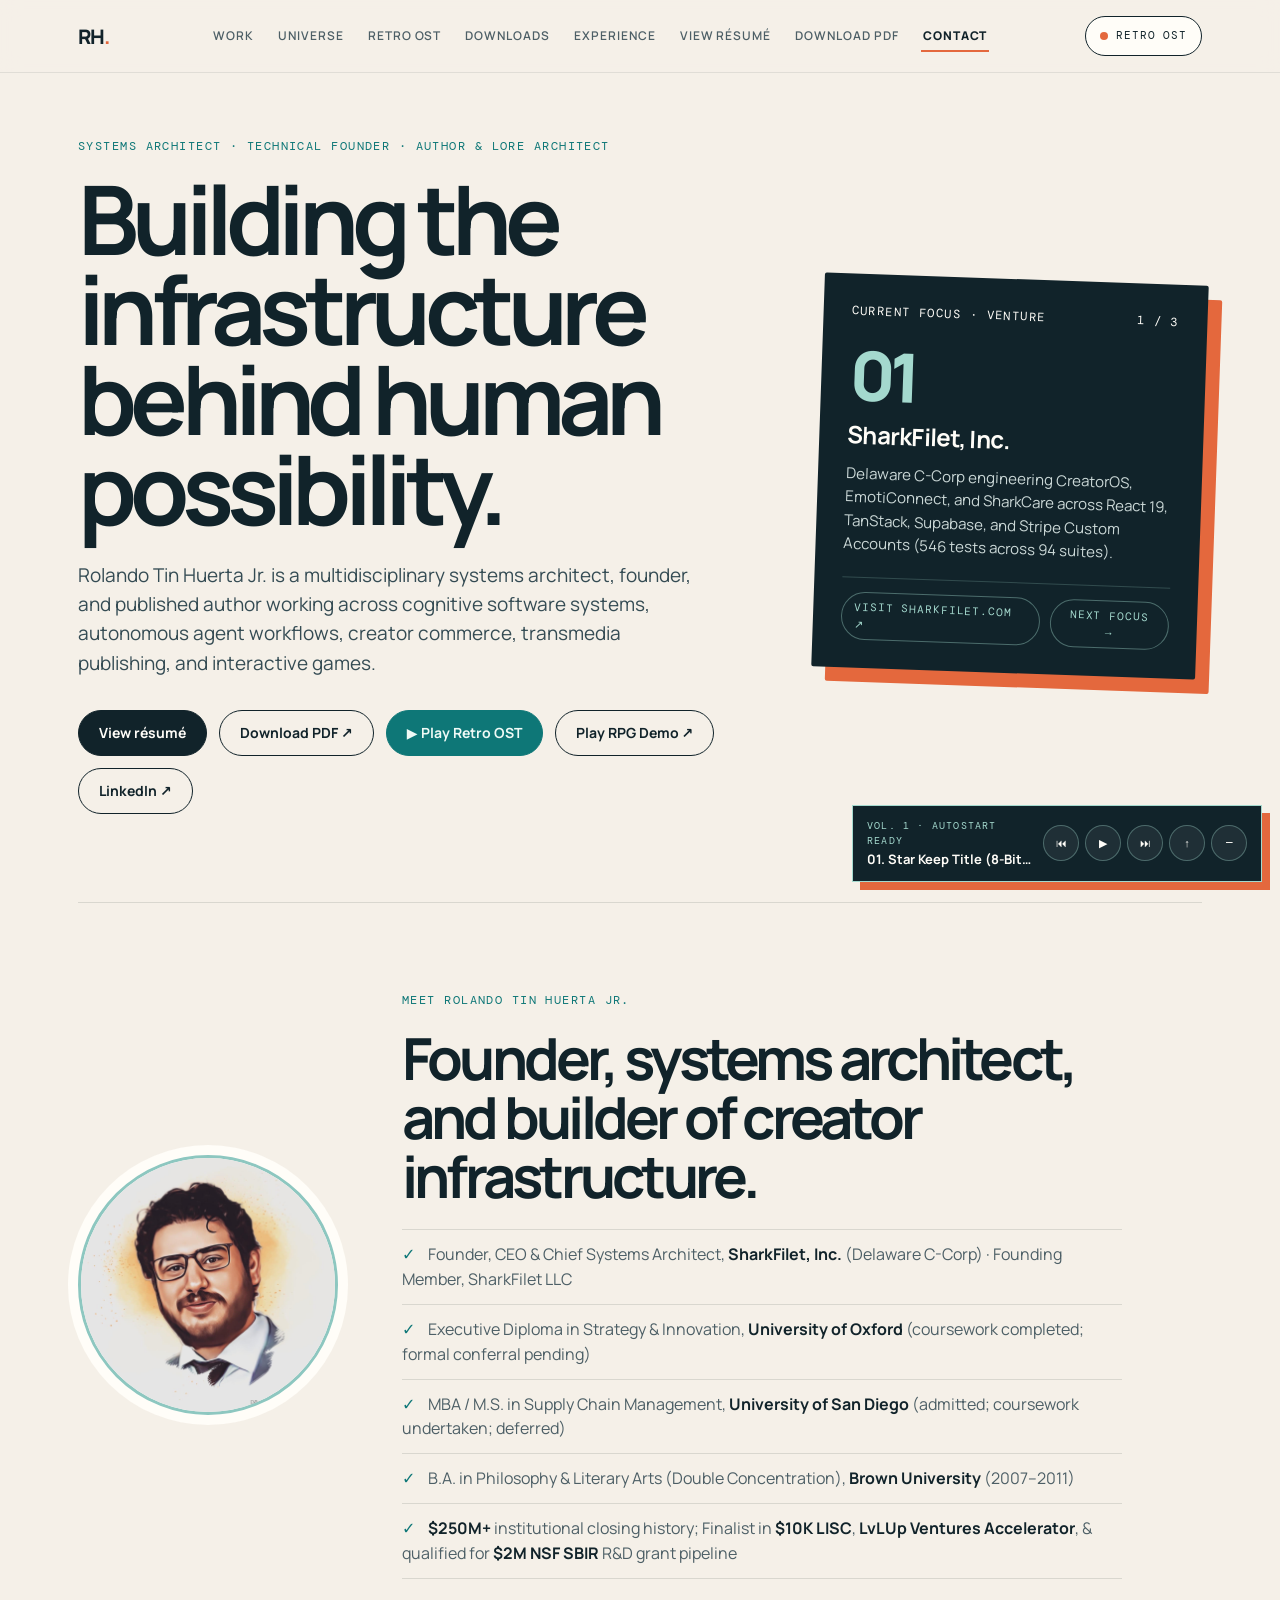
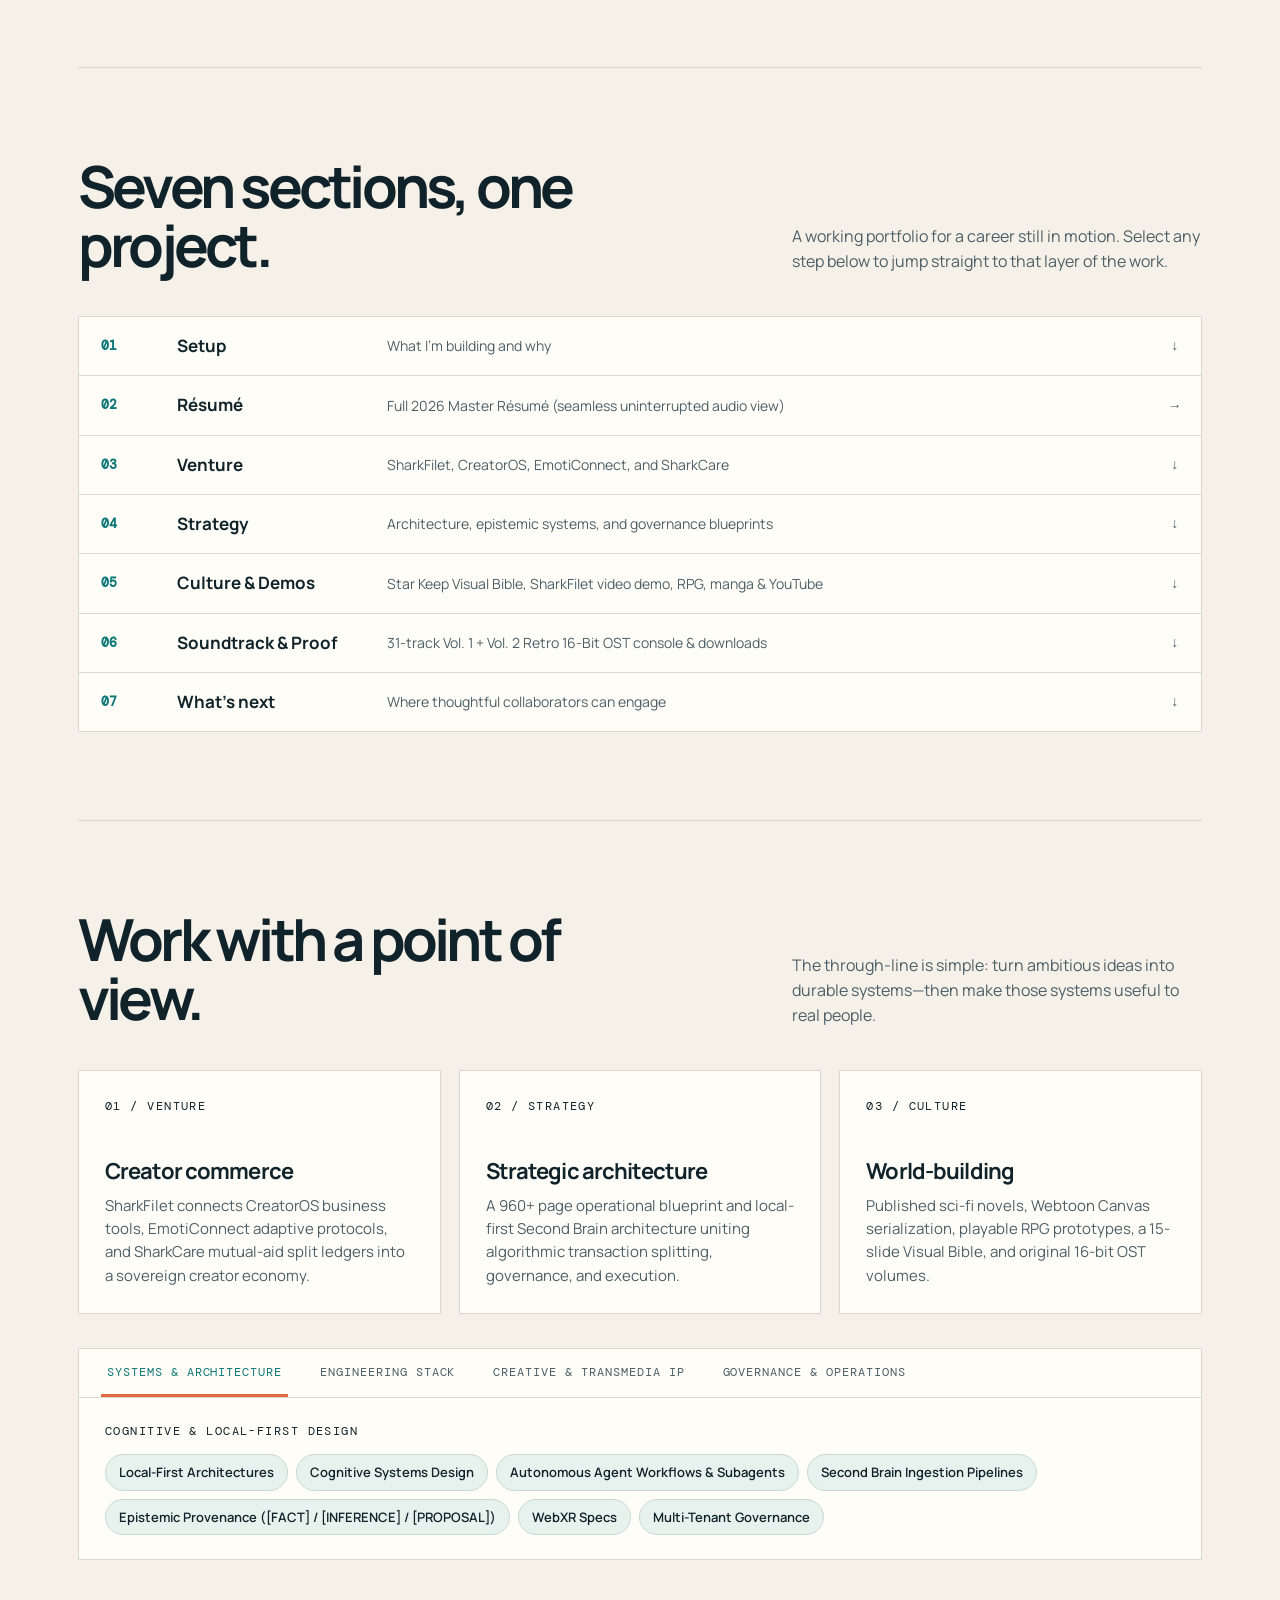
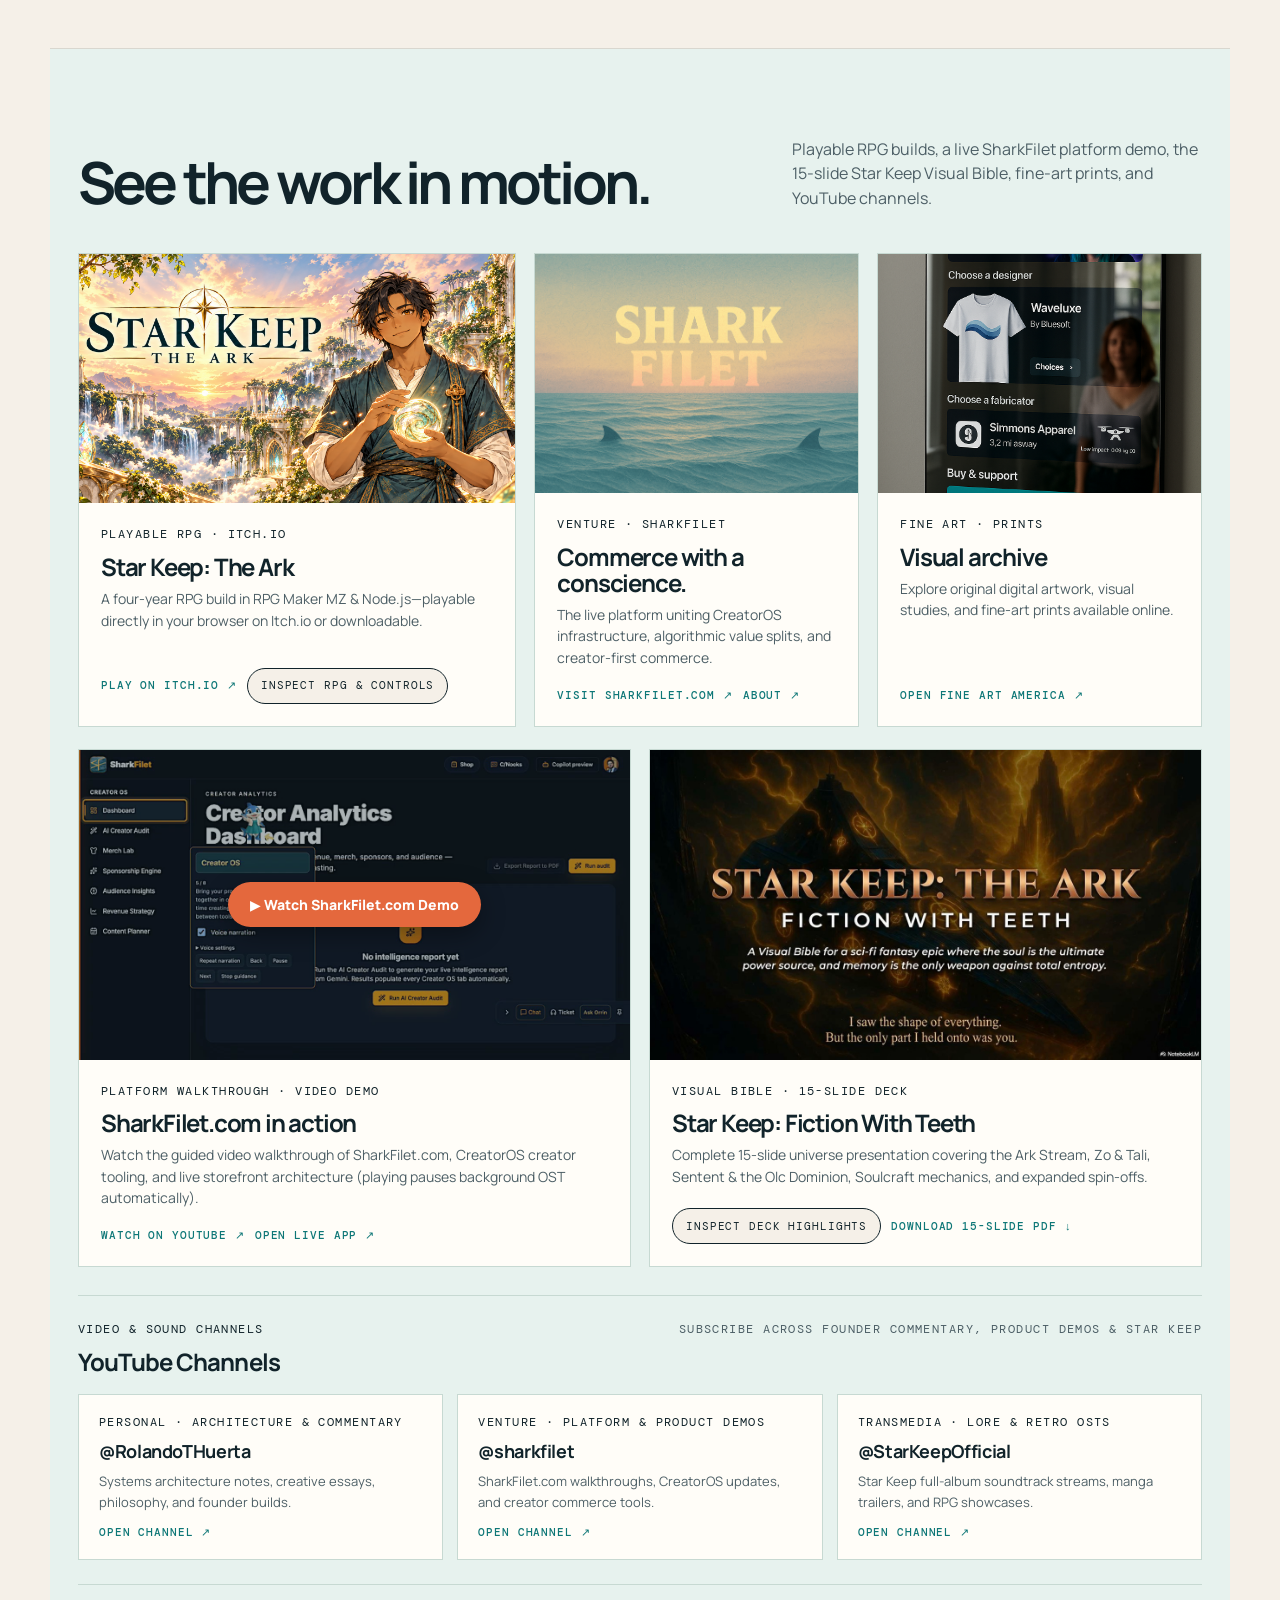
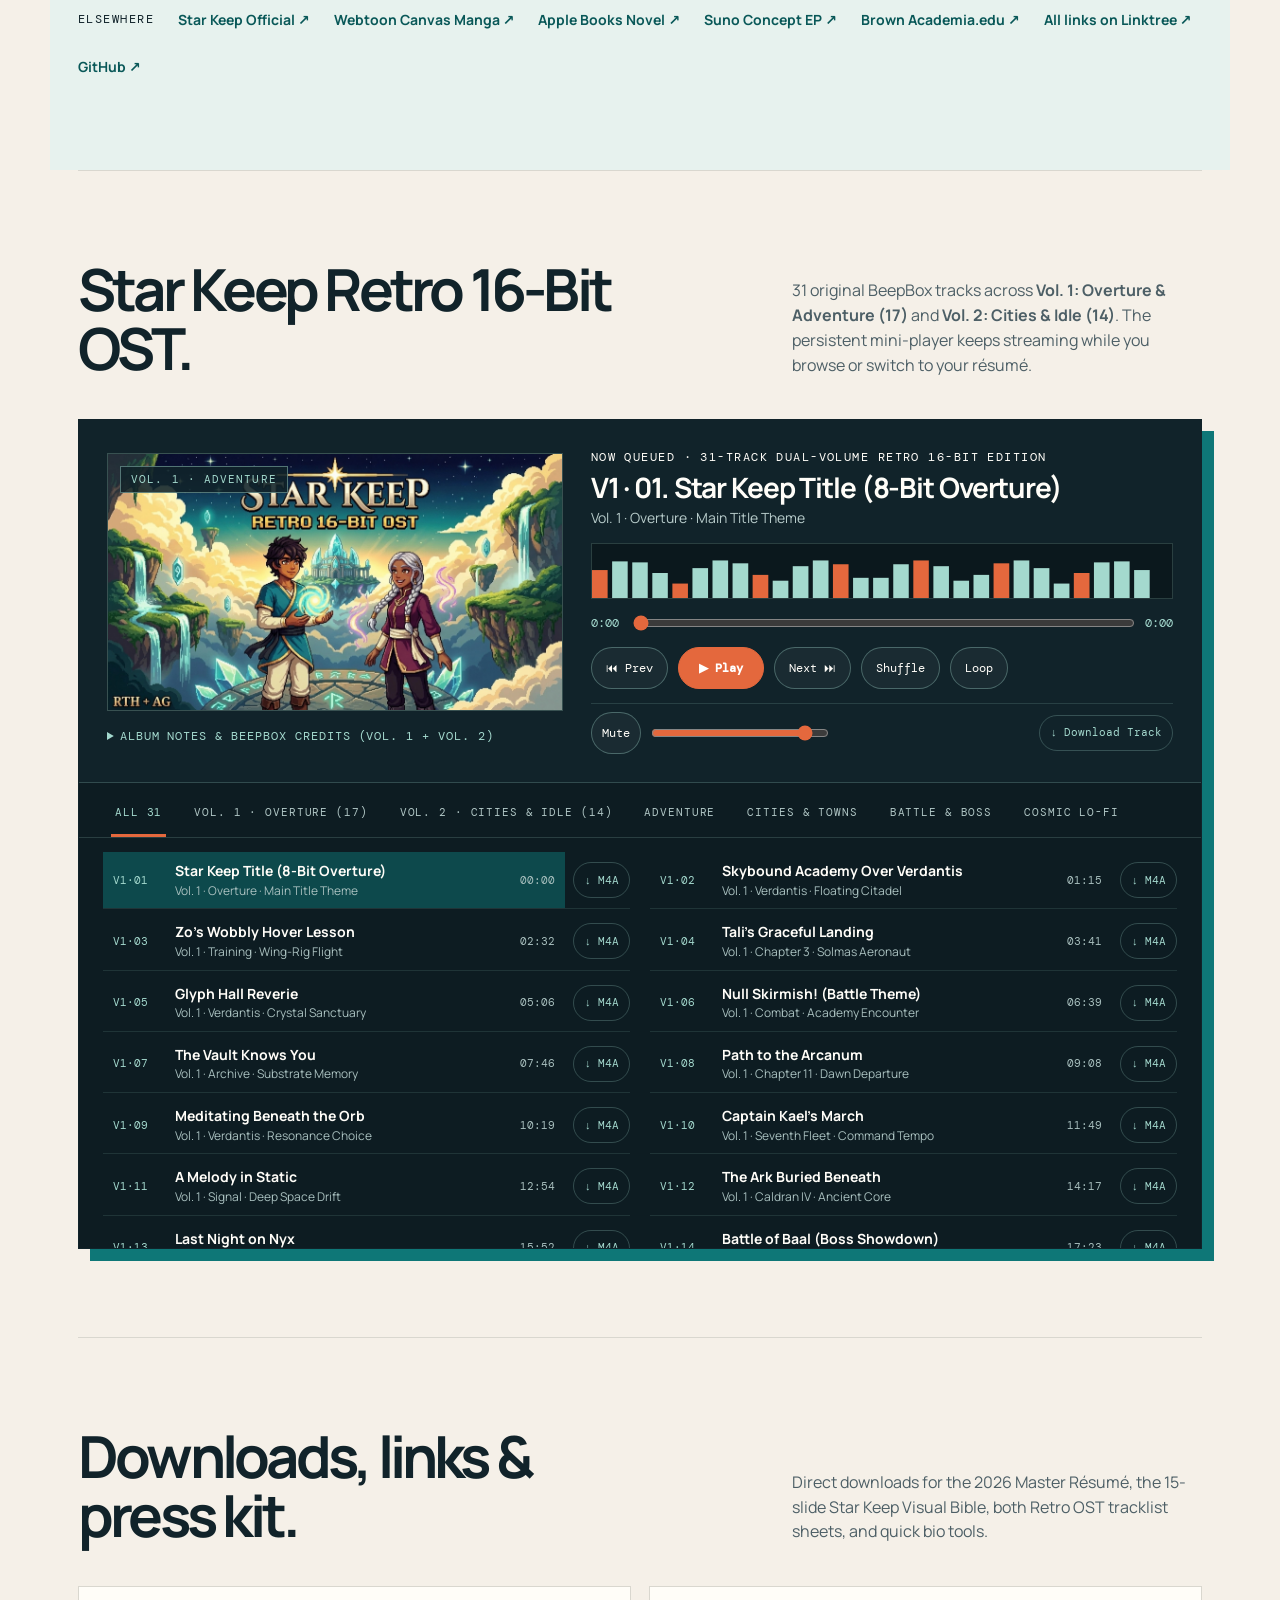
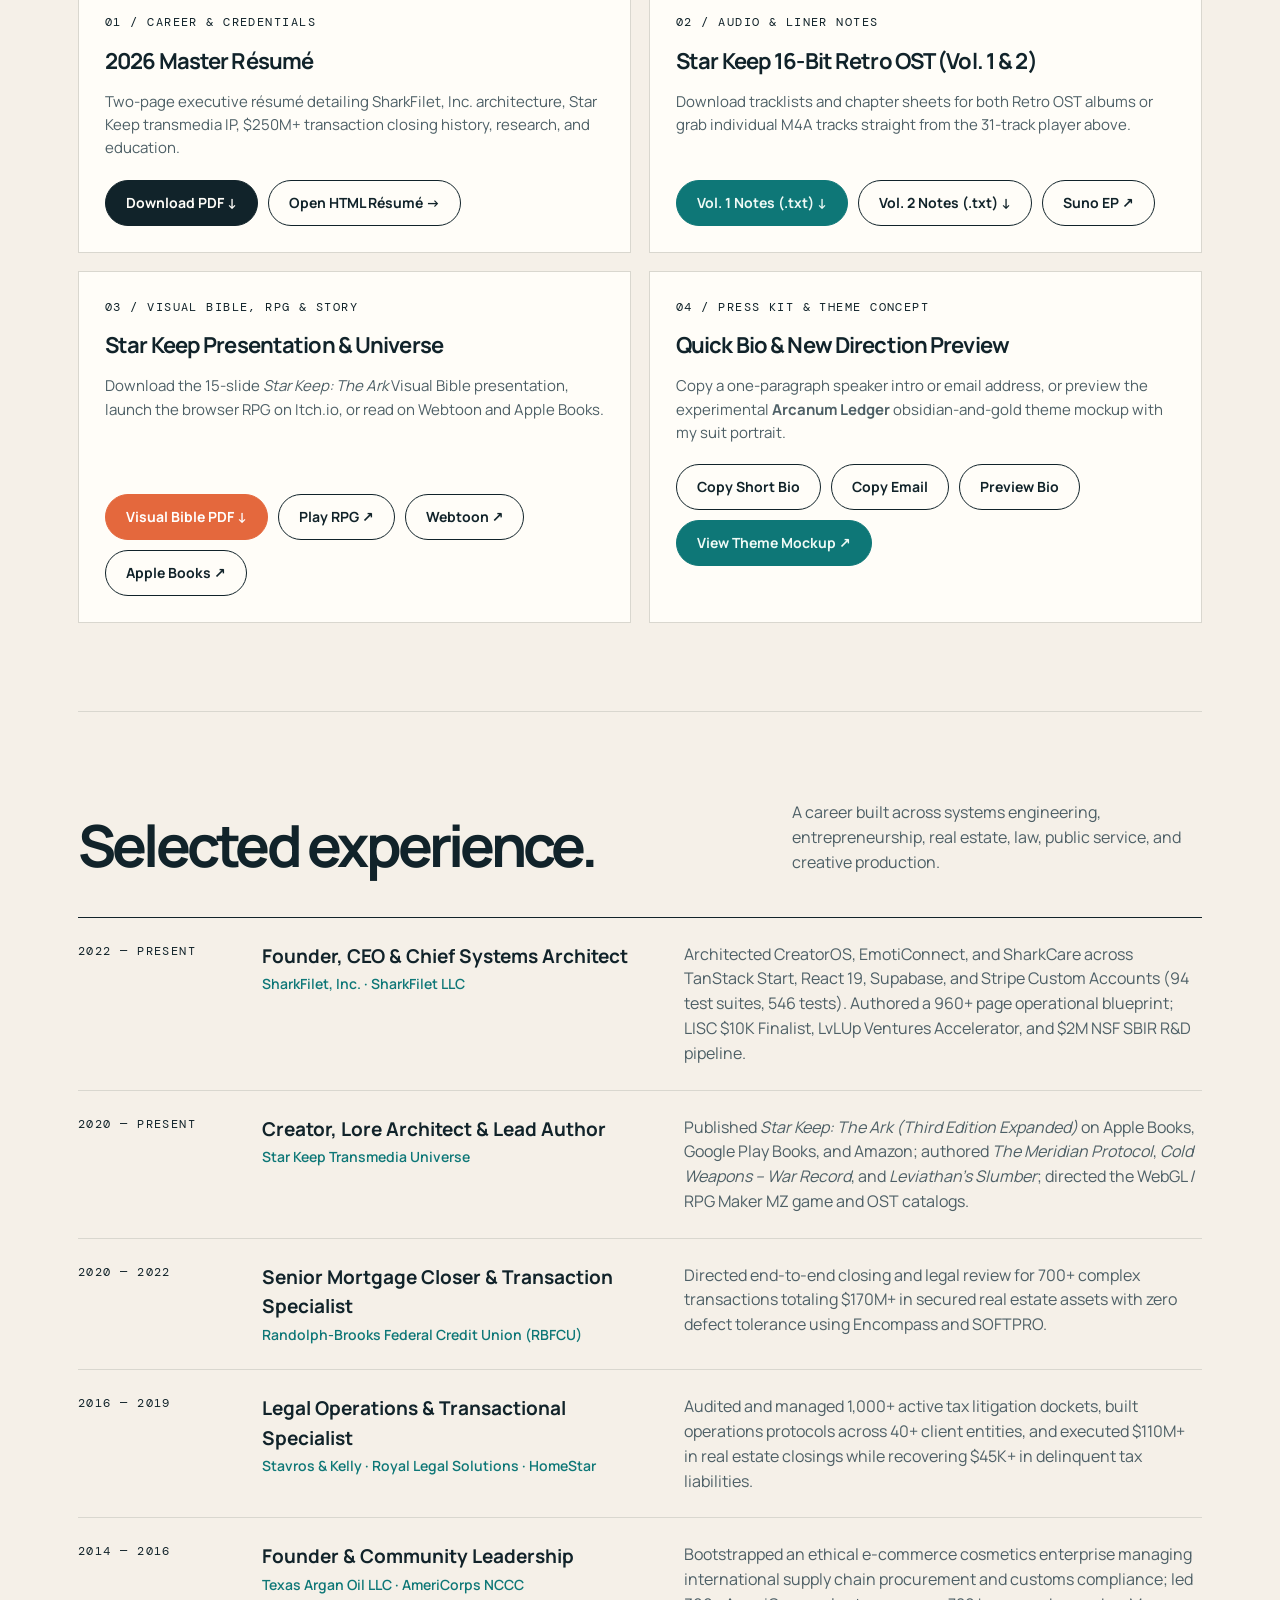
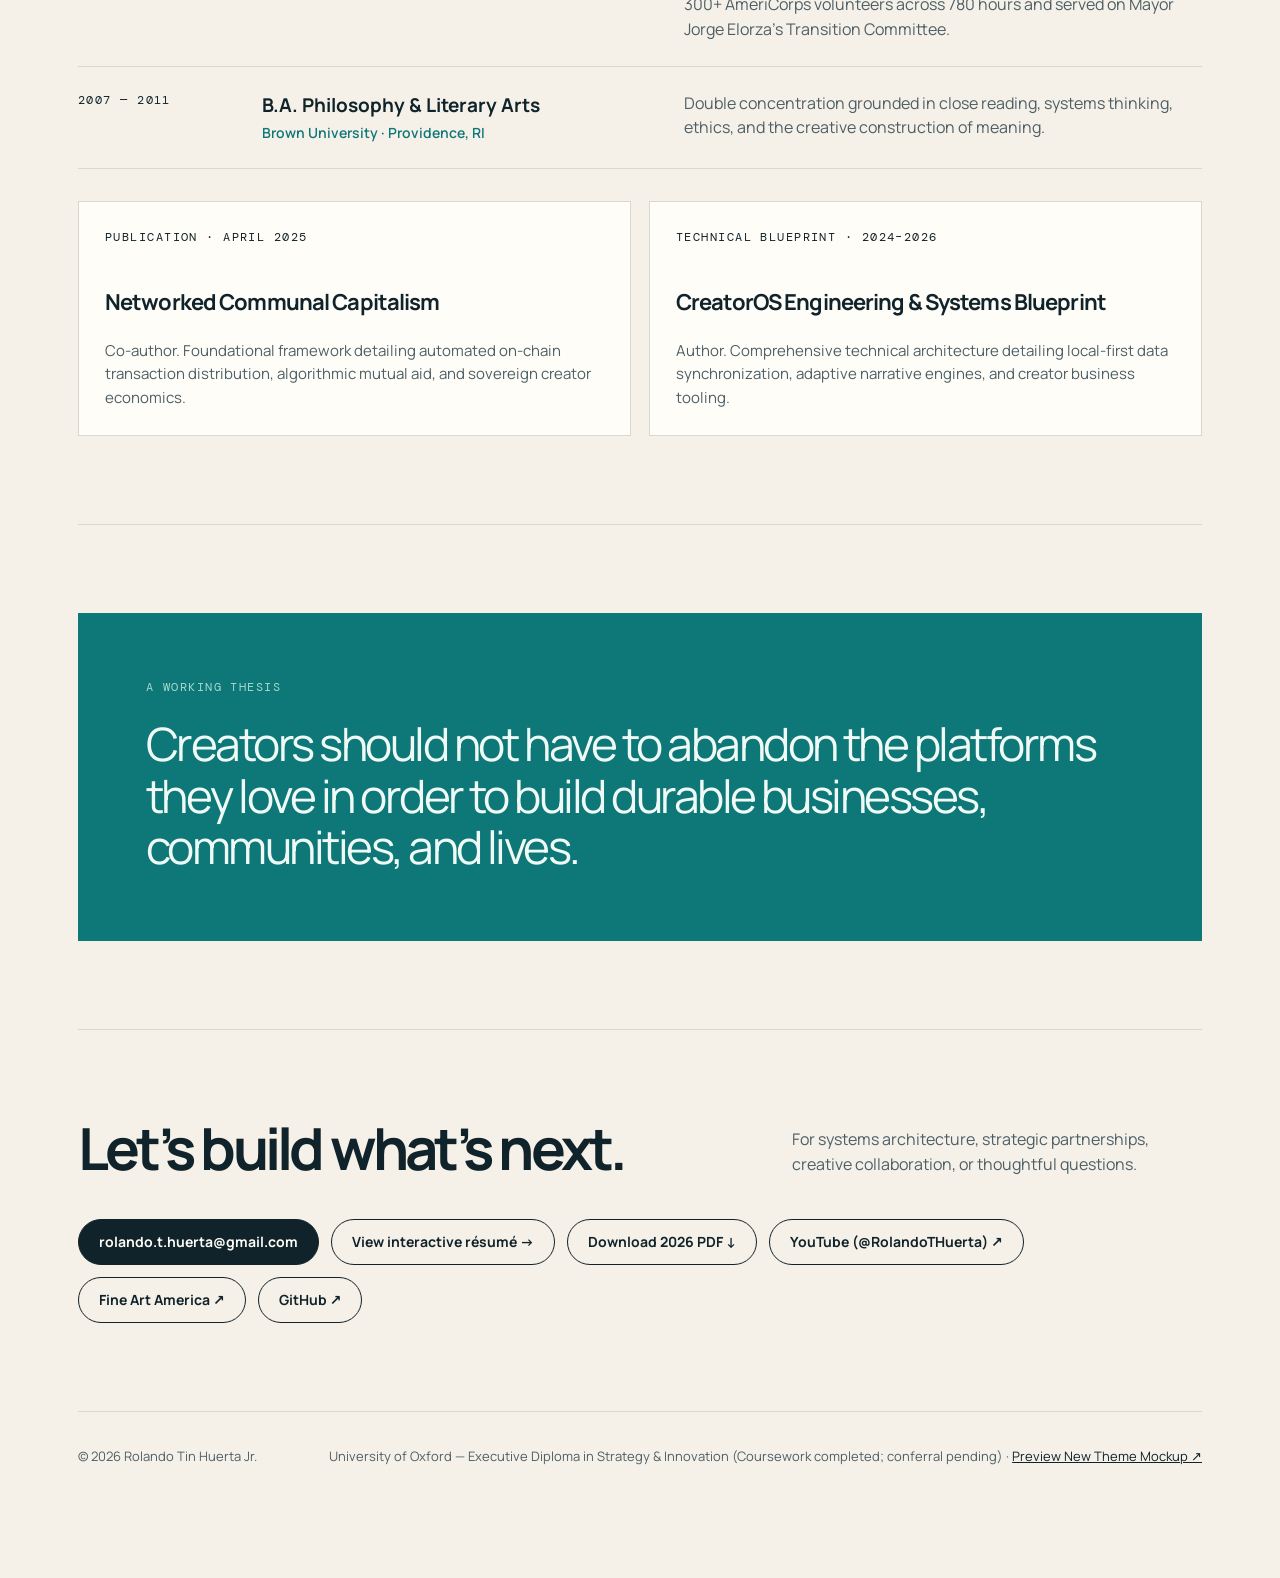
==== commit ae86b452: "Add Vol 2 Retro OST, bottom tracklist, persistent mini-player, SharkFilet demo, YouTube channels, Vi" ====
--- a/index.html
+++ b/index.html
@@ -6,7 +6,7 @@
   <meta name="description" content="Rolando Tin Huerta Jr. — Systems Architect, Technical Founder, and Published Author building creator-economy infrastructure, SharkFilet, and the Star Keep transmedia universe.">
   <meta name="theme-color" content="#f5f0e8">
   <meta property="og:title" content="Rolando Tin Huerta Jr. — Systems Architect, Technical Founder &amp; Author">
-  <meta property="og:description" content="Portfolio, 2026 Master Résumé, Star Keep 16-Bit Retro OST player, playable RPG demo, and SharkFilet creator infrastructure.">
+  <meta property="og:description" content="Portfolio, 2026 Master Résumé, 31-track Star Keep Retro 16-Bit OST player (Vol. 1 &amp; Vol. 2), SharkFilet demo, Visual Bible presentation, and YouTube channels.">
   <meta property="og:type" content="website">
   <title>Rolando Tin Huerta Jr. — Strategy, Systems Architecture &amp; Creator Infrastructure</title>
   <link rel="icon" type="image/svg+xml" href="favicon.svg">
@@ -16,12 +16,12 @@
   <link rel="stylesheet" href="styles.css">
   <script type="module" src="app.js"></script>
 </head>
-<body>
+<body data-base="./" data-active-view="portfolio">
   <a class="skip-link visually-hidden" href="#main-content">Skip to main content</a>
 
   <header class="site-header">
     <div class="wrap header-inner">
-      <a class="mark" href="./" aria-label="Rolando Huerta home">RH<span class="tag" aria-hidden="true">.</span></a>
+      <a class="mark" href="#setup" data-view="portfolio" data-scroll-target="#setup" aria-label="Rolando Huerta home">RH<span class="tag" aria-hidden="true">.</span></a>
 
       <nav class="site-nav" aria-label="Primary">
         <button
@@ -35,14 +35,14 @@
         </button>
 
         <ul id="site-menu" class="site-menu" popover="auto">
-          <li><a href="#work">Work</a></li>
-          <li><a href="#showcase">Universe</a></li>
-          <li><a href="#soundtrack">Retro OST</a></li>
-          <li><a href="#downloads">Downloads</a></li>
-          <li><a href="#experience">Experience</a></li>
-          <li><a href="resume/">View résumé</a></li>
+          <li><a href="#work" data-view="portfolio" data-scroll-target="#work">Work</a></li>
+          <li><a href="#showcase" data-view="portfolio" data-scroll-target="#showcase">Universe</a></li>
+          <li><a href="#soundtrack" data-view="portfolio" data-scroll-target="#soundtrack">Retro OST</a></li>
+          <li><a href="#downloads" data-view="portfolio" data-scroll-target="#downloads">Downloads</a></li>
+          <li><a href="#experience" data-view="portfolio" data-scroll-target="#experience">Experience</a></li>
+          <li><a href="#resume" data-view="resume">View résumé</a></li>
           <li><a href="resume/Rolando_Huerta_Resume_2026_Master.pdf" download>Download PDF</a></li>
-          <li><a href="#contact">Contact</a></li>
+          <li><a href="#contact" data-view="portfolio" data-scroll-target="#contact">Contact</a></li>
         </ul>
       </nav>
 
@@ -56,7 +56,8 @@
   </header>
 
   <div class="wrap">
-    <main>
+    <!-- Primary Portfolio View -->
+    <main id="portfolio-view">
       <section class="hero" id="setup">
         <div>
           <div class="eyebrow">Systems Architect · Technical Founder · Author &amp; Lore Architect</div>
@@ -65,7 +66,7 @@
             Rolando Tin Huerta Jr. is a multidisciplinary systems architect, founder, and published author working across cognitive software systems, autonomous agent workflows, creator commerce, transmedia publishing, and interactive games.
           </p>
           <div class="actions">
-            <a class="button primary" href="resume/">View résumé</a>
+            <a class="button primary" href="#resume" data-view="resume">View résumé</a>
             <a class="button" href="resume/Rolando_Huerta_Resume_2026_Master.pdf" download>Download PDF ↗</a>
             <button type="button" class="button accent" id="hero-play-ost">▶ Play Retro OST</button>
             <a class="button" href="https://sharkfilet.itch.io/star-keep-the-ark" target="_blank" rel="noopener noreferrer">Play RPG Demo ↗</a>
@@ -130,10 +131,10 @@
             </a>
           </li>
           <li>
-            <a class="roadmap-link" href="resume/">
+            <a class="roadmap-link" href="#resume" data-view="resume">
               <b>02</b>
               <strong>Résumé</strong>
-              <span>Full 2026 Master Résumé &amp; printable HTML view</span>
+              <span>Full 2026 Master Résumé (seamless uninterrupted audio view)</span>
               <span class="roadmap-arrow" aria-hidden="true">→</span>
             </a>
           </li>
@@ -156,8 +157,8 @@
           <li>
             <a class="roadmap-link" href="#showcase">
               <b>05</b>
-              <strong>Culture</strong>
-              <span>Star Keep novels, Webtoon manga, playable RPG, and artwork</span>
+              <strong>Culture &amp; Demos</strong>
+              <span>Star Keep Visual Bible, SharkFilet video demo, RPG, manga &amp; YouTube</span>
               <span class="roadmap-arrow" aria-hidden="true">↓</span>
             </a>
           </li>
@@ -165,7 +166,7 @@
             <a class="roadmap-link" href="#soundtrack">
               <b>06</b>
               <strong>Soundtrack &amp; Proof</strong>
-              <span>17-track 16-bit Retro OST console, traction, and downloads</span>
+              <span>31-track Vol. 1 + Vol. 2 Retro 16-Bit OST console &amp; downloads</span>
               <span class="roadmap-arrow" aria-hidden="true">↓</span>
             </a>
           </li>
@@ -212,7 +213,7 @@
               <h3>World-building</h3>
             </div>
             <p>
-              Published sci-fi novels, Webtoon Canvas serialization, playable RPG prototypes, and original 16-bit &amp; concept soundtracks built around Star Keep.
+              Published sci-fi novels, Webtoon Canvas serialization, playable RPG prototypes, a 15-slide Visual Bible, and original 16-bit OST volumes.
             </p>
           </article>
         </div>
@@ -290,7 +291,7 @@
         <div class="section-head">
           <h2>See the work in motion.</h2>
           <p class="section-intro">
-            Doors into the larger body of work: a playable RPG universe, a creator commerce platform, fine-art prints, and cross-media storytelling.
+            Playable RPG builds, a live SharkFilet platform demo, the 15-slide Star Keep Visual Bible, fine-art prints, and YouTube channels.
           </p>
         </div>
 
@@ -358,6 +359,91 @@
           </article>
         </div>
 
+        <div class="showcase-media-grid">
+          <article class="showcase-card media-wide">
+            <div class="yt-facade">
+              <img
+                src="assets/showcase/sharkfilet-demo-thumb.jpg"
+                alt="SharkFilet.com guided platform demo thumbnail"
+                width="1280"
+                height="720"
+                loading="lazy"
+              >
+              <button
+                type="button"
+                class="yt-play-overlay"
+                data-yt-embed="Gd_Nyo2YE4E"
+                data-yt-title="SharkFilet.com Guided Walkthrough Demo"
+                aria-label="Play SharkFilet.com guided walkthrough demo video"
+              >
+                <span class="yt-play-pill">▶ Watch SharkFilet.com Demo</span>
+              </button>
+            </div>
+            <div class="showcase-copy">
+              <div class="mono">Platform Walkthrough · Video Demo</div>
+              <h3>SharkFilet.com in action</h3>
+              <p>
+                Watch the guided video walkthrough of SharkFilet.com, CreatorOS creator tooling, and live storefront architecture (playing pauses background OST automatically).
+              </p>
+              <div class="showcase-actions">
+                <a class="showcase-link" href="https://youtu.be/Gd_Nyo2YE4E" target="_blank" rel="noopener noreferrer">Watch on YouTube ↗</a>
+                <a class="showcase-link" href="https://sharkfilet.com" target="_blank" rel="noopener noreferrer">Open Live App ↗</a>
+              </div>
+            </div>
+          </article>
+
+          <article class="showcase-card media-wide">
+            <img
+              src="assets/showcase/star-keep-deck-cover.jpg"
+              alt="Star Keep: The Ark — Fiction With Teeth visual bible presentation cover slide"
+              width="1280"
+              height="714"
+              loading="lazy"
+            >
+            <div class="showcase-copy">
+              <div class="mono">Visual Bible · 15-Slide Deck</div>
+              <h3>Star Keep: Fiction With Teeth</h3>
+              <p>
+                Complete 15-slide universe presentation covering the Ark Stream, Zo &amp; Tali, Sentent &amp; the Olc Dominion, Soulcraft mechanics, and expanded spin-offs.
+              </p>
+              <div class="showcase-actions">
+                <button type="button" class="showcase-btn" data-open-dialog="deck-dialog">Inspect Deck Highlights</button>
+                <a class="showcase-link" href="assets/downloads/star-keep-visual-bible.pdf" download>Download 15-Slide PDF ↓</a>
+              </div>
+            </div>
+          </article>
+        </div>
+
+        <div class="youtube-band" aria-labelledby="yt-channels-heading">
+          <div class="youtube-head">
+            <div>
+              <div class="mono">Video &amp; Sound Channels</div>
+              <h3 id="yt-channels-heading" style="margin: 4px 0 0; font-size: 24px; letter-spacing: -0.04em;">YouTube Channels</h3>
+            </div>
+            <span class="mono" style="color: var(--muted);">Subscribe across founder commentary, product demos &amp; Star Keep</span>
+          </div>
+          <div class="youtube-grid">
+            <a class="yt-channel-card" href="https://www.youtube.com/@RolandoTHuerta" target="_blank" rel="noopener noreferrer">
+              <div class="mono">Personal · Architecture &amp; Commentary</div>
+              <strong>@RolandoTHuerta</strong>
+              <p>Systems architecture notes, creative essays, philosophy, and founder builds.</p>
+              <span class="showcase-link">Open Channel ↗</span>
+            </a>
+            <a class="yt-channel-card" href="https://www.youtube.com/@sharkfilet" target="_blank" rel="noopener noreferrer">
+              <div class="mono">Venture · Platform &amp; Product Demos</div>
+              <strong>@sharkfilet</strong>
+              <p>SharkFilet.com walkthroughs, CreatorOS updates, and creator commerce tools.</p>
+              <span class="showcase-link">Open Channel ↗</span>
+            </a>
+            <a class="yt-channel-card" href="https://www.youtube.com/@StarKeepOfficial" target="_blank" rel="noopener noreferrer">
+              <div class="mono">Transmedia · Lore &amp; Retro OSTs</div>
+              <strong>@StarKeepOfficial</strong>
+              <p>Star Keep full-album soundtrack streams, manga trailers, and RPG showcases.</p>
+              <span class="showcase-link">Open Channel ↗</span>
+            </a>
+          </div>
+        </div>
+
         <div class="link-ribbon">
           <span class="mono">Elsewhere</span>
           <a href="https://starkeepofficial.com" target="_blank" rel="noopener noreferrer">Star Keep Official ↗</a>
@@ -374,98 +460,105 @@
         <div class="section-head">
           <h2>Star Keep Retro 16-Bit OST.</h2>
           <p class="section-intro">
-            All 17 original SNES/GBA-inspired tracks synthesized from scratch in BeepBox. Stream any cue, watch the spectrum, or download tracks as M4A.
+            31 original BeepBox tracks across <strong>Vol. 1: Overture &amp; Adventure (17)</strong> and <strong>Vol. 2: Cities &amp; Idle (14)</strong>. The persistent mini-player keeps streaming while you browse or switch to your résumé.
           </p>
         </div>
 
         <div class="ost-console dark-surface">
           <div class="ost-deck">
-            <div class="ost-cover-frame">
-              <img
-                src="assets/showcase/retro-ost-cover.jpg"
-                alt="Star Keep Retro 16-Bit OST cover art featuring Zo and Tali beneath the skybound citadel"
-                width="1920"
-                height="1080"
-                loading="lazy"
-              >
-              <span class="ost-badge" id="ost-mood-badge">16-BIT OST · ADVENTURE</span>
-            </div>
-
-            <div class="ost-now-playing">
-              <div class="mono">Now queued · Official Retro 16-Bit Lo-Fi OST</div>
-              <h3 id="ost-current-title">01. Star Keep Title (8-Bit Overture)</h3>
-              <p id="ost-current-chapter">Overture · Main Title Theme</p>
-            </div>
-
-            <canvas
-              id="ost-visualizer"
-              class="ost-visualizer"
-              width="440"
-              height="54"
-              aria-hidden="true"
-            ></canvas>
-
-            <audio id="ost-audio" preload="none" aria-label="Star Keep Retro 16-Bit OST audio stream"></audio>
-
-            <div class="ost-scrub-row">
-              <span id="ost-time-current">0:00</span>
-              <input
-                type="range"
-                id="ost-seek"
-                class="ost-range"
-                min="0"
-                max="100"
-                step="0.5"
-                value="0"
-                aria-label="Track playback position"
-              >
-              <span id="ost-time-duration">0:00</span>
-            </div>
-
-            <div class="ost-transport">
-              <button type="button" class="ost-btn" id="ost-prev-btn" aria-label="Previous track">⏮ Prev</button>
-              <button type="button" class="ost-btn play-main" id="ost-play-btn" aria-label="Play current track">▶ Play</button>
-              <button type="button" class="ost-btn" id="ost-next-btn" aria-label="Next track">Next ⏭</button>
-              <button type="button" class="ost-btn" id="ost-shuffle-btn" aria-pressed="false">Shuffle</button>
-              <button type="button" class="ost-btn" id="ost-loop-btn" aria-pressed="false">Loop</button>
-            </div>
-
-            <div class="ost-volume-wrap">
-              <div class="ost-volume-control">
-                <button type="button" class="ost-btn" id="ost-mute-btn" aria-pressed="false">Mute</button>
+            <div class="ost-deck-media">
+              <div class="ost-cover-frame">
+                <img
+                  id="ost-cover-img"
+                  src="assets/showcase/retro-ost-cover.jpg"
+                  alt="Star Keep Volume 1 Retro 16-Bit OST cover art"
+                  width="1920"
+                  height="1080"
+                >
+                <span class="ost-badge" id="ost-mood-badge">VOL. 1 · ADVENTURE</span>
+              </div>
+
+              <details class="ost-notes">
+                <summary>Album notes &amp; BeepBox credits (Vol. 1 + Vol. 2)</summary>
+                <p>
+                  Vol. 1 (17 tracks) and Vol. 2: Cities, Plazas &amp; Idle Locations (14 tracks) were composed and synthesized from scratch in BeepBox by Rolando Huerta (Artwork &amp; Concept: RTH + AG), blending 16-bit SNES/GBA chiptune leads, plucked town lutes, FM electric pianos, and cosmic lo-fi textures.
+                </p>
+              </details>
+            </div>
+
+            <div class="ost-deck-controls">
+              <div class="ost-now-playing">
+                <div class="mono">Now queued · 31-Track Dual-Volume Retro 16-Bit Edition</div>
+                <h3 id="ost-current-title">V1 · 01. Star Keep Title (8-Bit Overture)</h3>
+                <p id="ost-current-chapter">Vol. 1 · Overture · Main Title Theme</p>
+              </div>
+
+              <canvas
+                id="ost-visualizer"
+                class="ost-visualizer"
+                width="520"
+                height="56"
+                aria-hidden="true"
+              ></canvas>
+
+              <audio id="ost-audio" preload="metadata" aria-label="Star Keep Retro 16-Bit OST audio stream"></audio>
+
+              <div class="ost-scrub-row">
+                <span id="ost-time-current">0:00</span>
                 <input
                   type="range"
-                  id="ost-volume"
+                  id="ost-seek"
                   class="ost-range"
                   min="0"
-                  max="1"
-                  step="0.05"
-                  value="0.9"
-                  aria-label="Audio volume"
+                  max="100"
+                  step="0.5"
+                  value="0"
+                  aria-label="Track playback position"
                 >
+                <span id="ost-time-duration">0:00</span>
               </div>
-              <a
-                id="ost-download-current"
-                class="ost-dl-link"
-                href="assets/audio/01-star-keep-title.m4a"
-                download="01-star-keep-title.m4a"
-              >
-                ↓ Download Track
-              </a>
-            </div>
-
-            <details class="ost-notes">
-              <summary>Album notes &amp; BeepBox credits</summary>
-              <p>
-                A 17-track retro 16-bit SNES/GBA-inspired RPG soundtrack crafted from scratch in BeepBox by Rolando Huerta (Artwork &amp; Concept: RTH + AG), blending nostalgic chiptune leads, warm FM electric pianos, boss battle themes, and cosmic lo-fi cues for Star Keep.
-              </p>
-            </details>
+
+              <div class="ost-transport">
+                <button type="button" class="ost-btn" id="ost-prev-btn" aria-label="Previous track">⏮ Prev</button>
+                <button type="button" class="ost-btn play-main" id="ost-play-btn" aria-label="Play current track">▶ Play</button>
+                <button type="button" class="ost-btn" id="ost-next-btn" aria-label="Next track">Next ⏭</button>
+                <button type="button" class="ost-btn" id="ost-shuffle-btn" aria-pressed="false">Shuffle</button>
+                <button type="button" class="ost-btn" id="ost-loop-btn" aria-pressed="false">Loop</button>
+              </div>
+
+              <div class="ost-volume-wrap">
+                <div class="ost-volume-control">
+                  <button type="button" class="ost-btn" id="ost-mute-btn" aria-pressed="false">Mute</button>
+                  <input
+                    type="range"
+                    id="ost-volume"
+                    class="ost-range"
+                    min="0"
+                    max="1"
+                    step="0.05"
+                    value="0.9"
+                    aria-label="Audio volume"
+                  >
+                </div>
+                <a
+                  id="ost-download-current"
+                  class="ost-dl-link"
+                  href="assets/audio/01-star-keep-title.m4a"
+                  download="vol1-01-star-keep-title.m4a"
+                >
+                  ↓ Download Track
+                </a>
+              </div>
+            </div>
           </div>
 
           <div class="ost-playlist-pane">
-            <div class="ost-filter-bar" id="ost-filter-tablist" role="tablist" aria-label="Filter soundtrack tracks by mood">
-              <button type="button" role="tab" aria-selected="true" data-mood="all">All 17</button>
+            <div class="ost-filter-bar" id="ost-filter-tablist" role="tablist" aria-label="Filter soundtrack tracks by volume or mood">
+              <button type="button" role="tab" aria-selected="true" data-mood="all">All 31</button>
+              <button type="button" role="tab" aria-selected="false" tabindex="-1" data-mood="vol1">Vol. 1 · Overture (17)</button>
+              <button type="button" role="tab" aria-selected="false" tabindex="-1" data-mood="vol2">Vol. 2 · Cities &amp; Idle (14)</button>
               <button type="button" role="tab" aria-selected="false" tabindex="-1" data-mood="adventure">Adventure</button>
+              <button type="button" role="tab" aria-selected="false" tabindex="-1" data-mood="cities">Cities &amp; Towns</button>
               <button type="button" role="tab" aria-selected="false" tabindex="-1" data-mood="battle">Battle &amp; Boss</button>
               <button type="button" role="tab" aria-selected="false" tabindex="-1" data-mood="lofi">Cosmic Lo-Fi</button>
             </div>
@@ -478,7 +571,7 @@
         <div class="section-head">
           <h2>Downloads, links &amp; press kit.</h2>
           <p class="section-intro">
-            Direct access to the 2026 Master Résumé, soundtrack liner notes, playable game builds, published books, and quick bio snippets.
+            Direct downloads for the 2026 Master Résumé, the 15-slide Star Keep Visual Bible, both Retro OST tracklist sheets, and quick bio tools.
           </p>
         </div>
 
@@ -491,45 +584,48 @@
             </p>
             <div class="vault-actions">
               <a class="button primary" href="resume/Rolando_Huerta_Resume_2026_Master.pdf" download>Download PDF ↓</a>
-              <a class="button" href="resume/">Open HTML Résumé →</a>
+              <a class="button" href="#resume" data-view="resume">Open HTML Résumé →</a>
             </div>
           </article>
 
           <article class="vault-card">
             <div class="mono">02 / Audio &amp; Liner Notes</div>
-            <h3>Star Keep 16-Bit Retro OST</h3>
-            <p>
-              Download the complete tracklist and chapter sheet or grab individual M4A tracks straight from the 17-track soundtrack console above.
+            <h3>Star Keep 16-Bit Retro OST (Vol. 1 &amp; 2)</h3>
+            <p>
+              Download tracklists and chapter sheets for both Retro OST albums or grab individual M4A tracks straight from the 31-track player above.
             </p>
             <div class="vault-actions">
-              <a class="button accent" href="assets/downloads/star-keep-retro-ost-notes.txt" download>Download Tracklist (.txt) ↓</a>
-              <a class="button" href="https://suno.com/album/abc49973-2afe-40c6-a106-32f653fb8c38" target="_blank" rel="noopener noreferrer">Suno Concept EP ↗</a>
+              <a class="button accent" href="assets/downloads/star-keep-retro-ost-notes.txt" download>Vol. 1 Notes (.txt) ↓</a>
+              <a class="button" href="assets/downloads/star-keep-cities-idle-ost-notes.txt" download>Vol. 2 Notes (.txt) ↓</a>
+              <a class="button" href="https://suno.com/album/abc49973-2afe-40c6-a106-32f653fb8c38" target="_blank" rel="noopener noreferrer">Suno EP ↗</a>
             </div>
           </article>
 
           <article class="vault-card">
-            <div class="mono">03 / Interactive &amp; Story</div>
-            <h3>Playable RPG, Manga &amp; Novel</h3>
-            <p>
-              Launch the browser-playable Star Keep RPG on Itch.io, subscribe to the Webtoon Canvas manga series, or read the expanded Third Edition novel.
+            <div class="mono">03 / Visual Bible, RPG &amp; Story</div>
+            <h3>Star Keep Presentation &amp; Universe</h3>
+            <p>
+              Download the 15-slide <em>Star Keep: The Ark</em> Visual Bible presentation, launch the browser RPG on Itch.io, or read on Webtoon and Apple Books.
             </p>
             <div class="vault-actions">
-              <a class="button coral" href="https://sharkfilet.itch.io/star-keep-the-ark" target="_blank" rel="noopener noreferrer">Play RPG Demo ↗</a>
-              <a class="button" href="https://www.webtoons.com/en/canvas/star-keep/list?title_no=1177944" target="_blank" rel="noopener noreferrer">Webtoon Manga ↗</a>
+              <a class="button coral" href="assets/downloads/star-keep-visual-bible.pdf" download>Visual Bible PDF ↓</a>
+              <a class="button" href="https://sharkfilet.itch.io/star-keep-the-ark" target="_blank" rel="noopener noreferrer">Play RPG ↗</a>
+              <a class="button" href="https://www.webtoons.com/en/canvas/star-keep/list?title_no=1177944" target="_blank" rel="noopener noreferrer">Webtoon ↗</a>
               <a class="button" href="https://books.apple.com/us/book/star-keep/id6747073231" target="_blank" rel="noopener noreferrer">Apple Books ↗</a>
             </div>
           </article>
 
           <article class="vault-card">
-            <div class="mono">04 / Quick Bio &amp; Contact</div>
-            <h3>Press &amp; Collaboration Kit</h3>
-            <p>
-              Copy a one-paragraph speaker intro or email address for podcast, accelerator, engineering, and publishing inquiries.
+            <div class="mono">04 / Press Kit &amp; Theme Concept</div>
+            <h3>Quick Bio &amp; New Direction Preview</h3>
+            <p>
+              Copy a one-paragraph speaker intro or email address, or preview the experimental <strong>Arcanum Ledger</strong> obsidian-and-gold theme mockup with my suit portrait.
             </p>
             <div class="vault-actions">
               <button type="button" class="button" id="copy-bio-btn">Copy Short Bio</button>
               <button type="button" class="button" id="copy-email-btn">Copy Email</button>
               <button type="button" class="button" data-open-dialog="bio-dialog">Preview Bio</button>
+              <a class="button accent" href="mockup/">View Theme Mockup ↗</a>
             </div>
             <div class="status-note" id="copy-status" aria-live="polite"></div>
           </article>
@@ -650,17 +746,188 @@
         </div>
         <div class="actions">
           <a class="button primary" href="mailto:rolando.t.huerta@gmail.com">rolando.t.huerta@gmail.com</a>
-          <a class="button" href="resume/">View interactive résumé →</a>
+          <a class="button" href="#resume" data-view="resume">View interactive résumé →</a>
           <a class="button" href="resume/Rolando_Huerta_Resume_2026_Master.pdf" download>Download 2026 PDF ↓</a>
+          <a class="button" href="https://www.youtube.com/@RolandoTHuerta" target="_blank" rel="noopener noreferrer">YouTube (@RolandoTHuerta) ↗</a>
           <a class="button" href="https://fineartamerica.com/profiles/rolando-huerta" target="_blank" rel="noopener noreferrer">Fine Art America ↗</a>
           <a class="button" href="https://github.com/SharkFilet" target="_blank" rel="noopener noreferrer">GitHub ↗</a>
         </div>
       </section>
     </main>
 
+    <!-- Seamless In-Page 2026 Résumé View (music continues uninterrupted!) -->
+    <section id="resume-view" aria-label="Interactive 2026 Résumé" hidden>
+      <div class="resume-banner dark-surface">
+        <div class="mono" style="color: var(--mint-ink);">Professional Résumé · 2026</div>
+        <h1 id="resume-heading" tabindex="-1">Rolando Tin Huerta Jr.</h1>
+        <p class="resume-subhead">Systems Architect | Technical Founder | Author &amp; Lore Architect</p>
+        <p class="resume-meta">
+          San Antonio, TX ·
+          <a href="mailto:rolando.t.huerta@gmail.com">rolando.t.huerta@gmail.com</a> ·
+          <a href="https://sharkfilet.com" target="_blank" rel="noopener noreferrer">sharkfilet.com</a> ·
+          <a href="https://www.linkedin.com/in/rolandohuerta" target="_blank" rel="noopener noreferrer">linkedin.com/in/rolandohuerta</a>
+        </p>
+        <div class="actions">
+          <button type="button" class="button" data-view="portfolio" data-scroll-target="#setup">← Back to Portfolio</button>
+          <a class="button" href="resume/Rolando_Huerta_Resume_2026_Master.pdf" download>Download 2026 PDF ↓</a>
+          <button type="button" class="button secondary" id="inline-print-resume-btn">Print / Save Copy</button>
+          <a class="button secondary" href="resume/">Open Standalone Résumé Page ↗</a>
+        </div>
+      </div>
+
+      <div class="resume-section">
+        <div class="eyebrow">01 / Overview</div>
+        <h2>Executive Summary</h2>
+        <p class="hero-lead" style="max-width: 920px; margin-bottom: 0;">
+          Multidisciplinary Systems Architect, Founder, and Published Author operating at the convergence of cognitive software systems, autonomous agent architecture, and sovereign creator commerce. Architected and deployed SharkFilet Inc., engineering local-first operating platforms (CreatorOS), emotional intelligence protocols (EmotiConnect), and the rich transmedia universe of Star Keep. Combines a decade of institutional transaction rigor ($250M+ in executed real estate and legal transactions) with deep philosophical and strategic governance (Brown University, University of Oxford). Recognized for architecting durable, human-aligned systems from first principles with zero outside capital.
+        </p>
+      </div>
+
+      <div class="resume-section">
+        <div class="eyebrow">02 / Capabilities</div>
+        <h2>Core Competencies &amp; Technical Architecture</h2>
+        <div class="resume-grid-2">
+          <article class="resume-card">
+            <h3>Systems &amp; Architecture</h3>
+            <ul class="pill-cloud">
+              <li>Local-First Architectures</li>
+              <li>Cognitive Systems Design</li>
+              <li>Autonomous Agent Workflows &amp; Subagents</li>
+              <li>Second Brain Ingestion Pipelines</li>
+              <li>WebXR Specs</li>
+              <li>Multi-Tenant Governance</li>
+            </ul>
+          </article>
+          <article class="resume-card">
+            <h3>Engineering Stack</h3>
+            <ul class="pill-cloud">
+              <li>React 19</li>
+              <li>TypeScript</li>
+              <li>TanStack Start / Router</li>
+              <li>Node.js</li>
+              <li>Supabase (PostgreSQL / RLS)</li>
+              <li>Stripe Connect API</li>
+              <li>REST / RPC APIs</li>
+              <li>Git / GitHub CI/CD</li>
+            </ul>
+          </article>
+          <article class="resume-card">
+            <h3>Creative &amp; Transmedia IP</h3>
+            <ul class="pill-cloud">
+              <li>World-Building &amp; Canon Architecture</li>
+              <li>Full-Length Narrative Manuscripts</li>
+              <li>Game Design (WebGL / RPG Maker MZ)</li>
+              <li>Interactive Music Scoring</li>
+            </ul>
+          </article>
+          <article class="resume-card">
+            <h3>Governance &amp; Operations</h3>
+            <ul class="pill-cloud">
+              <li>Delaware C-Corp Governance</li>
+              <li>Algorithmic Value Splitting</li>
+              <li>Contract Structuring</li>
+              <li>Legal &amp; Title Discovery ($250M+ closing history)</li>
+            </ul>
+          </article>
+        </div>
+      </div>
+
+      <div class="resume-section">
+        <div class="eyebrow">03 / Leadership &amp; Experience</div>
+        <h2>Entrepreneurial &amp; Systems Leadership</h2>
+
+        <article class="resume-job">
+          <h3>Founder, Chief Executive Officer &amp; Chief Systems Architect</h3>
+          <p class="job-meta">SharkFilet, Inc. — Delaware C-Corp (2022 – Present)</p>
+          <ul>
+            <li><strong>Ecosystem Architecture:</strong> Architected and shipped SharkFilet's unified creator platform from zero, engineering CreatorOS (creator business infrastructure), EmotiConnect (adaptive emotional connection protocol &amp; WebXR spec), and SharkCare (automated commerce-layer healthcare subsidy and mutual-aid split ledger).</li>
+            <li><strong>Technical Execution:</strong> Developed production web application using TanStack Start, React 19, Supabase, and Stripe Custom Accounts. Validated through 94 comprehensive test suites (546 tests) with rigorous RBAC across four core user archetypes (Fan, Creator, Designer, Maker).</li>
+            <li><strong>Cognitive Systems &amp; Agent Pipelines:</strong> Engineered a local-first 'Second Brain' intelligence architecture, enforcing immutable source provenance, epistemic verification tags ([FACT], [INFERENCE], [PROPOSAL]), and automated deterministic index pipelines.</li>
+            <li><strong>Strategic Blueprint:</strong> Authored a 960+ page operational and technical blueprint detailing algorithmic transaction splitting, IP licensing frameworks, and decentralized supply-chain routing.</li>
+            <li><strong>Venture Recognition:</strong> Finalist in $10K LISC venture competition; selected for LvLUp Ventures Accelerator; qualified for $2M NSF SBIR R&amp;D grant pipeline.</li>
+          </ul>
+        </article>
+
+        <article class="resume-job">
+          <h3>Creator, Lore Architect &amp; Lead Author</h3>
+          <p class="job-meta">Star Keep Transmedia Universe — Global Publishing (2020 – Present)</p>
+          <ul>
+            <li><strong>World-Building &amp; Publication:</strong> Conceived, designed, and published the expansive transmedia sci-fi universe of Star Keep. Authored and published <em>Star Keep: The Ark (Third Edition Expanded)</em> globally on Apple Books, Google Play Books, and Amazon.</li>
+            <li><strong>Transmedia Manuscripts &amp; Treaties:</strong> Authored complete narrative project bibles, manuscripts, and treatments including <em>The Meridian Protocol</em>, <em>Cold Weapons – War Record</em>, and <em>Leviathan's Slumber</em>.</li>
+            <li><strong>Interactive Development:</strong> Directed interactive game adaptation prototypes (WebGL / RPG Maker MZ / Node.js architecture) and orchestrated the multi-track Star Keep Original Soundtrack (OST) catalog.</li>
+          </ul>
+        </article>
+
+        <h2>Professional Experience</h2>
+
+        <article class="resume-job">
+          <h3>Senior Mortgage Closer &amp; Transaction Specialist</h3>
+          <p class="job-meta">Randolph-Brooks Federal Credit Union (RBFCU) (2020 – 2022)</p>
+          <ul>
+            <li>Directed end-to-end closing and legal review for 700+ complex transactions totaling $170M+ in secured real estate assets.</li>
+            <li>Managed critical regulatory compliance, title remediation, and settlement disbursement using Encompass and SOFTPRO with zero defect tolerance.</li>
+          </ul>
+        </article>
+
+        <article class="resume-job">
+          <h3>Legal Operations &amp; Transactional Specialist</h3>
+          <p class="job-meta">Stavros &amp; Kelly, PLLC · Royal Legal Solutions · HomeStar (2016 – 2019)</p>
+          <ul>
+            <li><strong>Tax Litigation (Stavros &amp; Kelly):</strong> Audited and managed 1,000+ active tax litigation dockets, coordinating trial discovery and regulatory filings.</li>
+            <li><strong>Operations Optimization (Royal Legal):</strong> Designed and executed operations protocols reducing contractor overhead across 40+ client entities.</li>
+            <li><strong>High-Volume Closings (HomeStar &amp; Johnston Law):</strong> Executed $110M+ in real estate closings; recovered $45K+ in delinquent tax liabilities via title audits.</li>
+          </ul>
+        </article>
+
+        <article class="resume-job">
+          <h3>Founder &amp; Managing Director</h3>
+          <p class="job-meta">Texas Argan Oil LLC (TAO LLC) (2014 – 2016)</p>
+          <ul>
+            <li>Bootstrapped an ethical e-commerce cosmetics enterprise, managing international supply chain procurement, customs compliance, and digital sales funnels.</li>
+          </ul>
+        </article>
+      </div>
+
+      <div class="resume-section">
+        <div class="eyebrow">04 / Research &amp; Credentials</div>
+        <h2>Publications &amp; Research Contributions</h2>
+        <div class="resume-grid-2" style="margin-bottom: 34px;">
+          <article class="resume-card">
+            <h3>Networked Communal Capitalism: A Theoretical Framework for Post-Platform Economic Architecture</h3>
+            <p class="job-meta">Co-author · April 2025</p>
+            <p>Published foundational framework detailing automated on-chain transaction distribution, algorithmic mutual aid, and sovereign creator economics.</p>
+          </article>
+          <article class="resume-card">
+            <h3>CreatorOS Engineering &amp; Systems Blueprint</h3>
+            <p class="job-meta">Author · 2024–2026</p>
+            <p>Comprehensive technical architecture detailing local-first data synchronization, adaptive narrative engines, and creator business tooling.</p>
+          </article>
+        </div>
+
+        <h2>Education &amp; Advanced Credentials</h2>
+        <article class="resume-job">
+          <h3>Brown University</h3>
+          <p class="job-meta">B.A. in Philosophy and Literary Arts (Double Concentration), Providence, RI (2007–2011)</p>
+        </article>
+        <article class="resume-job">
+          <h3>University of Oxford</h3>
+          <p class="job-meta">Executive Diploma in Strategy and Innovation, Oxford, UK (Pending*)</p>
+          <p><em>*Note: Program coursework completed; formal diploma credential pending final module administrative conferral.</em></p>
+        </article>
+        <article class="resume-job">
+          <h3>University of San Diego</h3>
+          <p class="job-meta">MBA / M.S. in Supply Chain Management, San Diego, CA (Admitted / Coursework undertaken; deferred due to family medical leave)</p>
+        </article>
+
+        <div class="resume-callout">
+          <strong>Music stays uninterrupted:</strong> Switch back to <a href="#setup" data-view="portfolio" data-scroll-target="#soundtrack">the 31-track Star Keep OST Console</a> or <a href="resume/Rolando_Huerta_Resume_2026_Master.pdf" download>download the two-page PDF</a> anytime.
+        </div>
+      </div>
+    </section>
+
     <footer>
       <span>© 2026 Rolando Tin Huerta Jr.</span>
-      <span>University of Oxford — Executive Diploma in Strategy &amp; Innovation (Coursework completed; conferral pending)</span>
+      <span>University of Oxford — Executive Diploma in Strategy &amp; Innovation (Coursework completed; conferral pending) · <a href="mockup/">Preview New Theme Mockup ↗</a></span>
     </footer>
   </div>
 
@@ -691,6 +958,34 @@
     </div>
   </dialog>
 
+  <!-- Native Modal: Visual Bible Presentation Summary -->
+  <dialog id="deck-dialog" class="portfolio-dialog" closedby="any" aria-labelledby="deck-dialog-title">
+    <div class="dialog-head">
+      <div>
+        <div class="mono">15-Slide Visual Bible · Fiction With Teeth</div>
+        <h2 id="deck-dialog-title">Star Keep: The Ark — Presentation</h2>
+      </div>
+      <form method="dialog">
+        <button class="dialog-close" type="submit" autofocus>Close</button>
+      </form>
+    </div>
+    <div class="dialog-body">
+      <p>
+        <em>"A Visual Bible for a sci-fi fantasy epic where the soul is the ultimate power source, and memory is the only weapon against total entropy."</em>
+      </p>
+      <ul>
+        <li><strong>World &amp; Conflict:</strong> The United Sovereignty vs. Sentent and the Olc Dominion across the soul-powered Ark Stream teleportation lattice.</li>
+        <li><strong>Three-Act Arc:</strong> Act I: <em>The Awakening</em> (Verdantis &amp; Mars) → Act II: <em>The Fracture</em> (Battle of Ba'al) → Act III: <em>The Return</em> (The Golden Age Dawns).</li>
+        <li><strong>Soulcraft Mechanics:</strong> Soul Essence, Soul Drivers, Resonance ("Peace is resonance; fear is static"), and The Fulcrum.</li>
+        <li><strong>Expanded Universe:</strong> <em>Genesis Vaults</em> (Prequel), <em>NoLReS</em> (Ghost Space spin-off), and <em>Xenowars</em>.</li>
+      </ul>
+      <div class="actions">
+        <a class="button coral" href="assets/downloads/star-keep-visual-bible.pdf" download>Download Full 15-Slide PDF ↓</a>
+        <a class="button" href="https://www.webtoons.com/en/canvas/star-keep/list?title_no=1177944" target="_blank" rel="noopener noreferrer">Read Webtoon Manga ↗</a>
+      </div>
+    </div>
+  </dialog>
+
   <!-- Native Modal: Speaker Bio Preview -->
   <dialog id="bio-dialog" class="portfolio-dialog" closedby="any" aria-labelledby="bio-dialog-title">
     <div class="dialog-head">
@@ -707,7 +1002,7 @@
         Rolando Tin Huerta Jr. is a Systems Architect, Technical Founder, and Published Author based in San Antonio, Texas. As Founder &amp; CEO of SharkFilet, Inc. (Delaware C-Corp), he designed CreatorOS, EmotiConnect, and SharkCare alongside a local-first Second Brain cognitive architecture and a 960+ page operational blueprint.
       </p>
       <p>
-        Previously, he oversaw $250M+ across institutional real estate closings and tax litigation dockets at RBFCU and partner law firms. He holds a B.A. in Philosophy &amp; Literary Arts from Brown University and has completed coursework toward the Executive Diploma in Strategy &amp; Innovation at the University of Oxford (formal conferral pending). He is also the creator of the <em>Star Keep</em> transmedia universe spanning published fiction, Webtoon manga, playable RPG demos, and original soundtracks.
+        Previously, he oversaw $250M+ across institutional real estate closings and tax litigation dockets at RBFCU and partner law firms. He holds a B.A. in Philosophy &amp; Literary Arts from Brown University and has completed coursework toward the Executive Diploma in Strategy &amp; Innovation at the University of Oxford (formal conferral pending). He is also the creator of the <em>Star Keep</em> transmedia universe spanning published fiction, Webtoon manga, playable RPG demos, and original 16-bit soundtracks.
       </p>
       <div class="actions">
         <a class="button primary" href="resume/Rolando_Huerta_Resume_2026_Master.pdf" download>Download Full 2026 PDF ↓</a>
@@ -715,17 +1010,18 @@
     </div>
   </dialog>
 
-  <!-- Floating Mini-Player Dock (appears once OST playback starts) -->
-  <aside id="mini-player" class="mini-player dark-surface" aria-label="Persistent soundtrack mini-player" hidden>
+  <!-- Always-Visible Persistent Floating Mini-Player Dock -->
+  <aside id="mini-player" class="mini-player dark-surface" aria-label="Persistent Star Keep OST mini-player">
     <div class="mini-meta">
-      <div class="mono">Star Keep 16-Bit OST</div>
+      <div class="mono" id="mini-status-label">Vol. 1 · Autostart Ready</div>
       <strong id="mini-track-title">01. Star Keep Title (8-Bit Overture)</strong>
     </div>
     <div class="mini-controls">
-      <button type="button" class="mini-btn" id="mini-play-btn" aria-label="Play or pause">❚❚</button>
+      <button type="button" class="mini-btn" id="mini-prev-btn" aria-label="Previous track">⏮</button>
+      <button type="button" class="mini-btn" id="mini-play-btn" aria-label="Play soundtrack">▶</button>
       <button type="button" class="mini-btn" id="mini-next-btn" aria-label="Next track">⏭</button>
-      <a class="mini-btn" href="#soundtrack" aria-label="Scroll to soundtrack console">↑</a>
-      <button type="button" class="mini-btn" id="mini-close-btn" aria-label="Stop and hide mini-player">✕</button>
+      <a class="mini-btn mini-jump" href="#soundtrack" data-view="portfolio" data-scroll-target="#soundtrack" aria-label="Open full OST console">↑</a>
+      <button type="button" class="mini-btn" id="mini-collapse-btn" aria-expanded="true" aria-label="Minimize mini-player">—</button>
     </div>
   </aside>
 </body>
--- a/styles.css
+++ b/styles.css
@@ -26,6 +26,12 @@
   html {
     scroll-behavior: auto;
   }
+
+  ::view-transition-group(*),
+  ::view-transition-old(*),
+  ::view-transition-new(*) {
+    animation: none !important;
+  }
 }
 
 body {
@@ -57,7 +63,13 @@
   outline-offset: 3px;
 }
 
-.dark-surface :where(a:any-link, button, input):focus-visible,
+.dark-surface {
+  color-scheme: dark;
+  background: var(--ink);
+  color: var(--paper);
+}
+
+.dark-surface :where(a:any-link, button, summary, input):focus-visible,
 dialog.dark-surface :where(a:any-link, button, input):focus-visible {
   outline-color: var(--mint-ink);
 }
@@ -115,9 +127,9 @@
   position: sticky;
   inset-block-start: 0;
   z-index: 40;
-  background: rgb(245 240 232 / 0.92);
+  background: rgb(245 240 232 / 0.94);
   backdrop-filter: blur(10px);
-  border-bottom: 1px solid rgb(217 215 207 / 0.7);
+  border-bottom: 1px solid rgb(217 215 207 / 0.75);
 }
 
 .header-inner {
@@ -125,7 +137,7 @@
   justify-content: space-between;
   align-items: center;
   gap: 18px;
-  padding-block: 16px;
+  padding-block: 14px;
 }
 
 .header-inner > * {
@@ -413,8 +425,6 @@
 }
 
 .hero-card {
-  background: var(--ink);
-  color: var(--paper);
   padding: 28px;
   border-radius: 2px;
   transform: rotate(2deg);
@@ -488,13 +498,13 @@
 
 /* Sections */
 section {
-  padding: 92px 0;
+  padding: 88px 0;
   border-top: 1px solid var(--line);
 }
 
 section[id],
 div[id] {
-  scroll-margin-top: 88px;
+  scroll-margin-top: 86px;
 }
 
 .section-head {
@@ -502,7 +512,7 @@
   justify-content: space-between;
   align-items: flex-end;
   gap: 30px;
-  margin-bottom: 44px;
+  margin-bottom: 42px;
 }
 
 h2 {
@@ -732,6 +742,13 @@
   gap: 18px;
 }
 
+.showcase-media-grid {
+  display: grid;
+  grid-template-columns: repeat(2, minmax(0, 1fr));
+  gap: 18px;
+  margin-top: 22px;
+}
+
 .showcase-card {
   display: flex;
   flex-direction: column;
@@ -748,19 +765,75 @@
 
 @media (prefers-reduced-motion: no-preference) {
   .showcase-card:hover {
-    transform: translateY(-5px);
-  }
-}
-
-.showcase-card img {
+    transform: translateY(-4px);
+  }
+}
+
+.showcase-card > img {
   width: 100%;
   aspect-ratio: 1.35;
   object-fit: cover;
   display: block;
 }
 
-.showcase-card.feature img {
+.showcase-card.feature > img {
   aspect-ratio: 1.75;
+}
+
+.showcase-card.media-wide > img {
+  aspect-ratio: 16 / 9;
+}
+
+.yt-facade {
+  position: relative;
+  width: 100%;
+  aspect-ratio: 16 / 9;
+  background: #0d1b22;
+  overflow: hidden;
+}
+
+.yt-facade img {
+  width: 100%;
+  height: 100%;
+  object-fit: cover;
+  display: block;
+}
+
+.yt-play-overlay {
+  position: absolute;
+  inset: 0;
+  display: flex;
+  align-items: center;
+  justify-content: center;
+  border: 0;
+  background: rgb(17 35 42 / 0.35);
+  color: #fff;
+  cursor: pointer;
+  transition: background-color 0.18s ease;
+}
+
+.yt-play-overlay:hover {
+  background: rgb(17 35 42 / 0.18);
+}
+
+.yt-play-pill {
+  display: inline-flex;
+  align-items: center;
+  gap: 8px;
+  padding: 12px 22px;
+  border-radius: var(--radius-pill);
+  background: var(--orange);
+  color: #fff;
+  font-weight: 800;
+  font-size: 14px;
+  box-shadow: 0 8px 24px rgb(0 0 0 / 0.35);
+}
+
+.yt-iframe {
+  width: 100%;
+  height: 100%;
+  border: 0;
+  display: block;
 }
 
 .showcase-copy {
@@ -808,8 +881,8 @@
 .showcase-btn {
   display: inline-flex;
   align-items: center;
-  min-block-size: 34px;
-  padding: 6px 12px;
+  min-block-size: 36px;
+  padding: 6px 13px;
   border-radius: var(--radius-pill);
   border: 1px solid var(--ink);
   background: var(--cream);
@@ -825,12 +898,72 @@
   color: var(--paper);
 }
 
+/* Prominent YouTube Channels Band */
+.youtube-band {
+  margin-top: 28px;
+  padding-top: 24px;
+  border-top: 1px solid var(--line-mint);
+}
+
+.youtube-head {
+  display: flex;
+  justify-content: space-between;
+  align-items: baseline;
+  gap: 14px;
+  flex-wrap: wrap;
+  margin-bottom: 14px;
+}
+
+.youtube-grid {
+  display: grid;
+  grid-template-columns: repeat(3, minmax(0, 1fr));
+  gap: 14px;
+}
+
+.yt-channel-card {
+  background: var(--paper);
+  border: 1px solid var(--line-mint);
+  padding: 18px 20px;
+  text-decoration: none;
+  display: flex;
+  flex-direction: column;
+  gap: 6px;
+  transition: transform 0.16s ease, box-shadow 0.16s ease;
+}
+
+.yt-channel-card:hover {
+  box-shadow: 6px 6px 0 var(--teal);
+}
+
+@media (prefers-reduced-motion: no-preference) {
+  .yt-channel-card:hover {
+    transform: translateY(-2px);
+  }
+}
+
+.yt-channel-card strong {
+  font-size: 18px;
+  letter-spacing: -0.02em;
+  color: var(--ink);
+}
+
+.yt-channel-card p {
+  margin: 0;
+  font-size: 13px;
+  color: var(--muted);
+}
+
+.yt-channel-card .showcase-link {
+  margin-top: auto;
+  padding-top: 6px;
+}
+
 .link-ribbon {
   display: flex;
   align-items: center;
   gap: 18px 24px;
   flex-wrap: wrap;
-  margin-top: 28px;
+  margin-top: 24px;
   padding-top: 20px;
   border-top: 1px solid var(--line-mint);
 }
@@ -847,23 +980,26 @@
   text-decoration: underline;
 }
 
-/* Star Keep Retro 16-Bit OST Player */
+/* Star Keep Retro 16-Bit OST Player — Top Deck + Bottom Song List */
 .ost-console {
-  background: var(--ink);
-  color: var(--paper);
   border: 1px solid var(--ink);
   box-shadow: 12px 12px 0 var(--teal);
-  display: grid;
-  grid-template-columns: 1fr 1.15fr;
   overflow: hidden;
 }
 
 .ost-deck {
   padding: 28px;
+  display: grid;
+  grid-template-columns: minmax(270px, 0.9fr) 1.15fr;
+  gap: 28px;
+  align-items: center;
+  border-bottom: 1px solid rgb(164 217 206 / 0.22);
+}
+
+.ost-deck-media {
   display: flex;
   flex-direction: column;
-  gap: 18px;
-  border-right: 1px solid rgb(164 217 206 / 0.18);
+  gap: 12px;
 }
 
 .ost-cover-frame {
@@ -894,9 +1030,16 @@
   text-transform: uppercase;
 }
 
+.ost-deck-controls {
+  display: flex;
+  flex-direction: column;
+  gap: 14px;
+  min-width: 0;
+}
+
 .ost-now-playing h3 {
-  margin: 6px 0 4px;
-  font-size: 25px;
+  margin: 4px 0;
+  font-size: clamp(22px, 2.8vw, 28px);
   line-height: 1.15;
   letter-spacing: -0.04em;
   color: var(--paper);
@@ -910,7 +1053,7 @@
 
 .ost-visualizer {
   width: 100%;
-  height: 54px;
+  height: 56px;
   display: block;
   background: #0b181d;
   border: 1px solid rgb(164 217 206 / 0.2);
@@ -982,8 +1125,9 @@
 .ost-volume-wrap {
   display: flex;
   align-items: center;
-  gap: 10px;
+  gap: 12px;
   justify-content: space-between;
+  flex-wrap: wrap;
   padding-top: 8px;
   border-top: 1px solid rgb(164 217 206 / 0.16);
 }
@@ -993,7 +1137,8 @@
   align-items: center;
   gap: 8px;
   flex: 1;
-  max-width: 220px;
+  min-width: 180px;
+  max-width: 240px;
 }
 
 .ost-notes summary {
@@ -1016,21 +1161,22 @@
   display: flex;
   flex-direction: column;
   min-width: 0;
+  background: #0d1c22;
 }
 
 .ost-filter-bar {
   display: flex;
   align-items: center;
-  gap: 6px;
+  gap: 8px;
   overflow-x: auto;
-  padding: 14px 18px 0;
+  padding: 10px 24px 0;
   border-bottom: 1px solid rgb(164 217 206 / 0.18);
 }
 
 .ost-filter-bar [role="tab"] {
   flex: none;
   position: relative;
-  min-block-size: 42px;
+  min-block-size: 44px;
   padding: 8px 12px 12px;
   border: 0;
   background: transparent;
@@ -1056,8 +1202,11 @@
 .ost-tracklist {
   list-style: none;
   margin: 0;
-  padding: 8px 14px 16px;
-  max-height: 465px;
+  padding: 14px 24px 24px;
+  display: grid;
+  grid-template-columns: repeat(2, minmax(0, 1fr));
+  gap: 4px 20px;
+  max-height: 410px;
   overflow-y: auto;
 }
 
@@ -1071,11 +1220,11 @@
 
 .ost-track-trigger {
   display: grid;
-  grid-template-columns: 36px 1fr auto;
+  grid-template-columns: 52px 1fr auto;
   align-items: center;
   gap: 10px;
   width: 100%;
-  min-block-size: 46px;
+  min-block-size: 48px;
   padding: 8px 10px;
   border: 0;
   background: transparent;
@@ -1089,12 +1238,12 @@
 }
 
 .ost-track-row.is-active .ost-track-trigger {
-  background: rgb(14 119 119 / 0.45);
+  background: rgb(14 119 119 / 0.5);
 }
 
 .ost-track-num {
   font-family: "DM Mono", monospace;
-  font-size: 12px;
+  font-size: 11px;
   color: var(--mint-ink);
 }
 
@@ -1115,6 +1264,9 @@
   display: block;
   font-size: 12px;
   color: #a9c0bf;
+  overflow: hidden;
+  text-overflow: ellipsis;
+  white-space: nowrap;
 }
 
 .ost-track-stamp {
@@ -1241,9 +1393,121 @@
   margin-bottom: 24px;
 }
 
+/* Embedded Seamless Résumé View */
+.resume-banner {
+  padding: 46px 36px;
+  border: 1px solid var(--ink);
+  border-bottom: 5px solid var(--orange);
+  margin-top: 28px;
+}
+
+.resume-banner h1 {
+  font-size: clamp(2.1rem, 4.5vw, 3.4rem);
+  margin: 12px 0 10px;
+  letter-spacing: -0.05em;
+}
+
+.resume-subhead {
+  font-size: 1.12rem;
+  color: #dce9e8;
+  margin: 0 0 8px;
+}
+
+.resume-meta {
+  font-size: 0.95rem;
+  color: #b7cdcc;
+  margin: 0 0 24px;
+}
+
+.resume-meta a {
+  color: var(--mint-ink);
+}
+
+.resume-banner .button {
+  border-color: var(--paper);
+  background: var(--paper);
+  color: var(--ink);
+}
+
+.resume-banner .button.secondary {
+  background: transparent;
+  border-color: rgb(164 217 206 / 0.55);
+  color: var(--paper);
+}
+
+.resume-banner .button.secondary:hover {
+  background: rgb(164 217 206 / 0.16);
+}
+
+.resume-section {
+  padding: 42px 0 0;
+  border-top: 0;
+}
+
+.resume-section h2 {
+  font-size: 1.55rem;
+  letter-spacing: -0.03em;
+  max-width: none;
+  padding-bottom: 10px;
+  margin-bottom: 18px;
+  border-bottom: 2px solid var(--ink);
+}
+
+.resume-grid-2 {
+  display: grid;
+  grid-template-columns: repeat(2, minmax(0, 1fr));
+  gap: 18px;
+}
+
+.resume-card {
+  background: var(--paper);
+  border: 1px solid var(--line);
+  padding: 22px 24px;
+}
+
+.resume-card h3 {
+  margin: 0 0 6px;
+  font-size: 1.1rem;
+}
+
+.resume-job {
+  background: var(--paper);
+  border: 1px solid var(--line);
+  padding: 22px 24px;
+  margin-bottom: 16px;
+}
+
+.resume-job h3 {
+  margin: 0 0 4px;
+  font-size: 1.12rem;
+}
+
+.job-meta {
+  font-size: 0.92rem;
+  color: var(--teal);
+  font-weight: 700;
+  margin: 0 0 10px;
+}
+
+.resume-job ul {
+  margin: 8px 0 0;
+  padding-left: 20px;
+}
+
+.resume-job li + li {
+  margin-top: 8px;
+}
+
+.resume-callout {
+  background: var(--mint);
+  border-left: 4px solid var(--teal);
+  padding: 18px 22px;
+  margin-top: 28px;
+}
+
 /* Footer */
 footer {
-  padding: 34px 0 72px;
+  padding: 34px 0 112px;
   border-top: 1px solid var(--line);
   display: flex;
   justify-content: space-between;
@@ -1260,7 +1524,7 @@
 /* Native Modal Dialogs */
 dialog.portfolio-dialog {
   margin: auto;
-  width: min(92vw, 680px);
+  width: min(92vw, 720px);
   max-height: 88dvh;
   padding: 0;
   border: 1px solid var(--ink);
@@ -1343,15 +1607,13 @@
   color: var(--paper);
 }
 
-/* Floating Mini-Player Dock */
+/* Always-Visible Persistent Floating Mini-Player Dock */
 .mini-player {
   position: fixed;
   inset-block-end: 18px;
   inset-inline-end: 18px;
   z-index: 45;
-  width: min(calc(100vw - 36px), 370px);
-  background: var(--ink);
-  color: var(--paper);
+  width: min(calc(100vw - 36px), 410px);
   border: 1px solid var(--mint-ink);
   box-shadow: 8px 8px 0 var(--orange);
   padding: 12px 14px;
@@ -1361,7 +1623,14 @@
   gap: 12px;
 }
 
-.mini-player[hidden] {
+.mini-player.is-collapsed {
+  width: auto;
+  max-width: min(calc(100vw - 36px), 270px);
+}
+
+.mini-player.is-collapsed #mini-prev-btn,
+.mini-player.is-collapsed #mini-next-btn,
+.mini-player.is-collapsed .mini-jump {
   display: none;
 }
 
@@ -1372,6 +1641,10 @@
 .mini-meta .mono {
   font-size: 10px;
   color: var(--mint-ink);
+}
+
+.mini-player.is-playing .mini-meta .mono {
+  color: var(--orange);
 }
 
 .mini-meta strong {
@@ -1390,6 +1663,9 @@
 }
 
 .mini-btn {
+  display: inline-flex;
+  align-items: center;
+  justify-content: center;
   min-block-size: 36px;
   min-inline-size: 36px;
   padding: 4px 10px;
@@ -1399,6 +1675,7 @@
   color: var(--paper);
   font-family: "DM Mono", monospace;
   font-size: 11px;
+  text-decoration: none;
   cursor: pointer;
 }
 
@@ -1409,13 +1686,18 @@
 
 /* Responsive Breakpoints */
 @media (max-width: 900px) {
-  .ost-console {
+  .ost-deck {
     grid-template-columns: 1fr;
   }
 
-  .ost-deck {
-    border-right: 0;
-    border-bottom: 1px solid rgb(164 217 206 / 0.18);
+  .ost-tracklist {
+    grid-template-columns: 1fr;
+  }
+
+  .showcase-media-grid,
+  .youtube-grid,
+  .resume-grid-2 {
+    grid-template-columns: 1fr;
   }
 }
 
@@ -1475,3 +1757,18 @@
     padding: 36px 24px;
   }
 }
+
+@media print {
+  .site-header,
+  .mini-player,
+  #portfolio-view {
+    display: none !important;
+  }
+  #resume-view[hidden] {
+    display: block !important;
+  }
+  .resume-banner {
+    background: #fff !important;
+    color: #000 !important;
+  }
+}
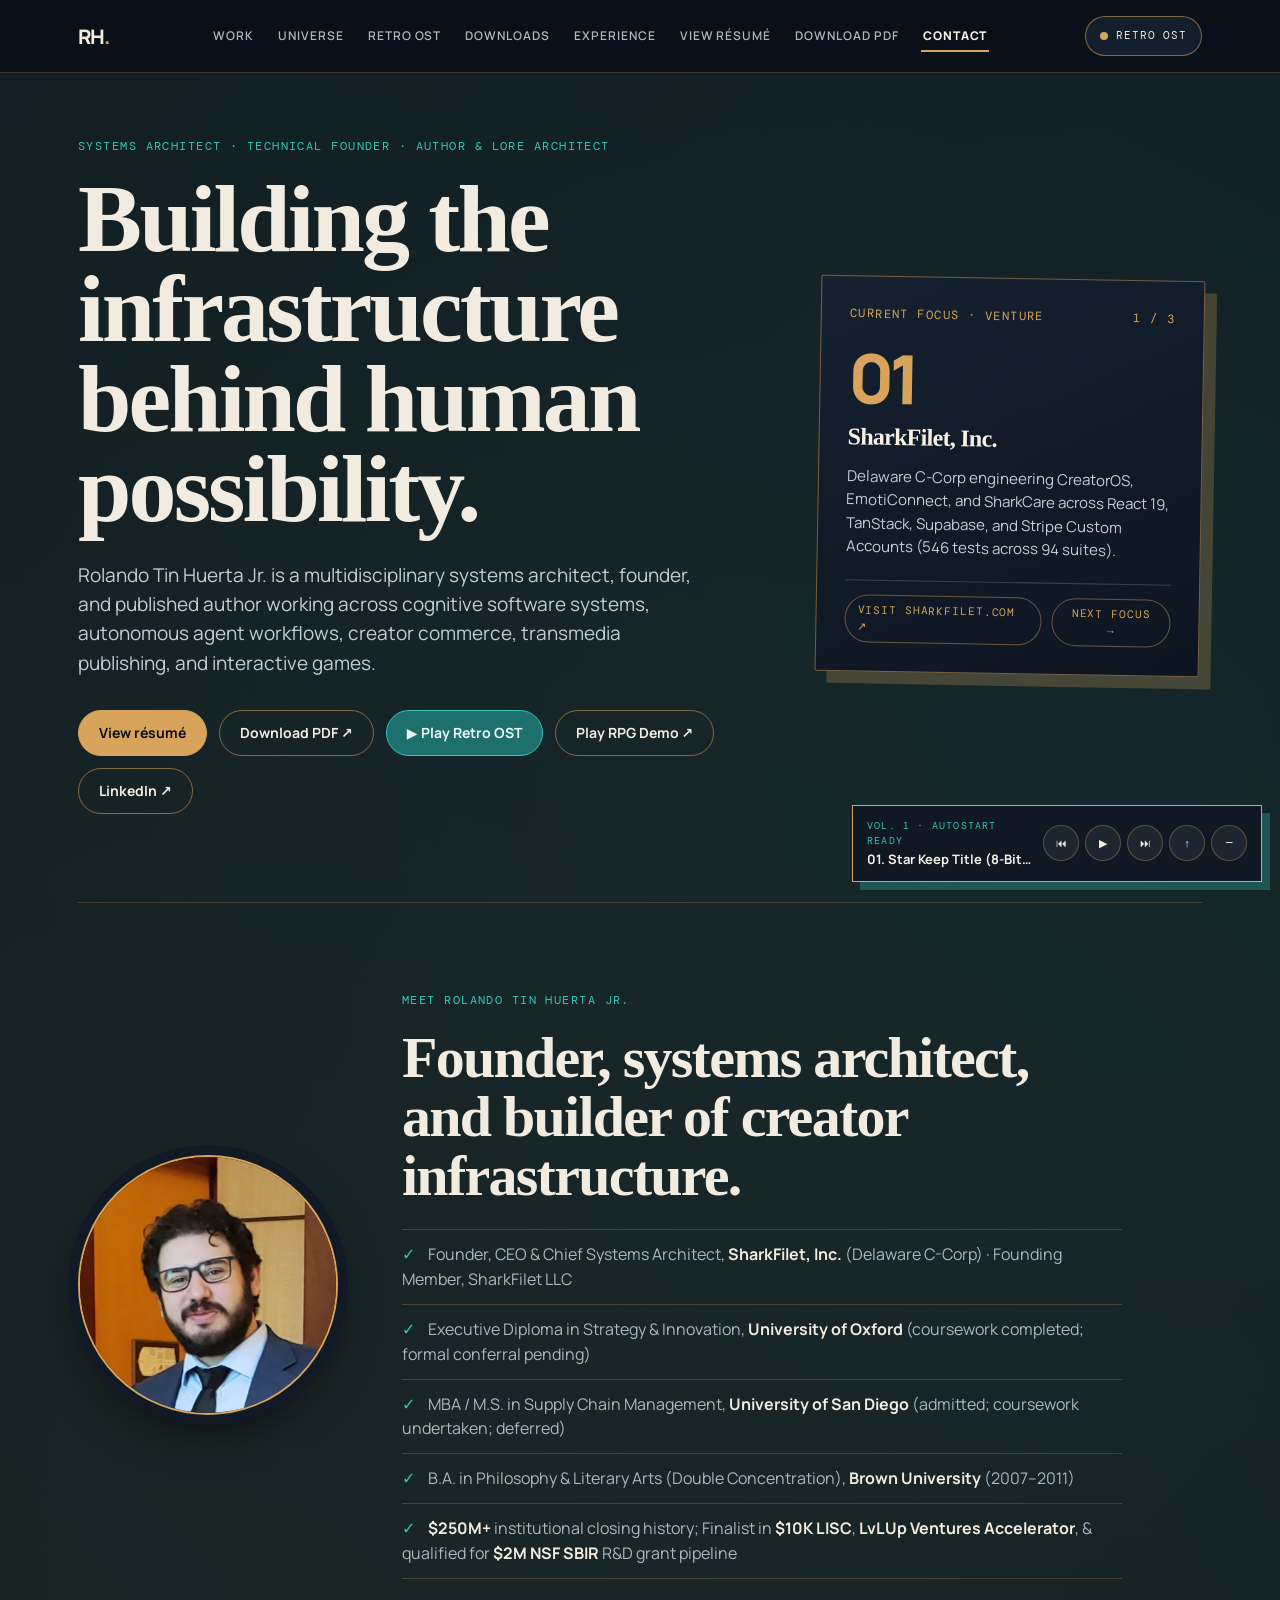
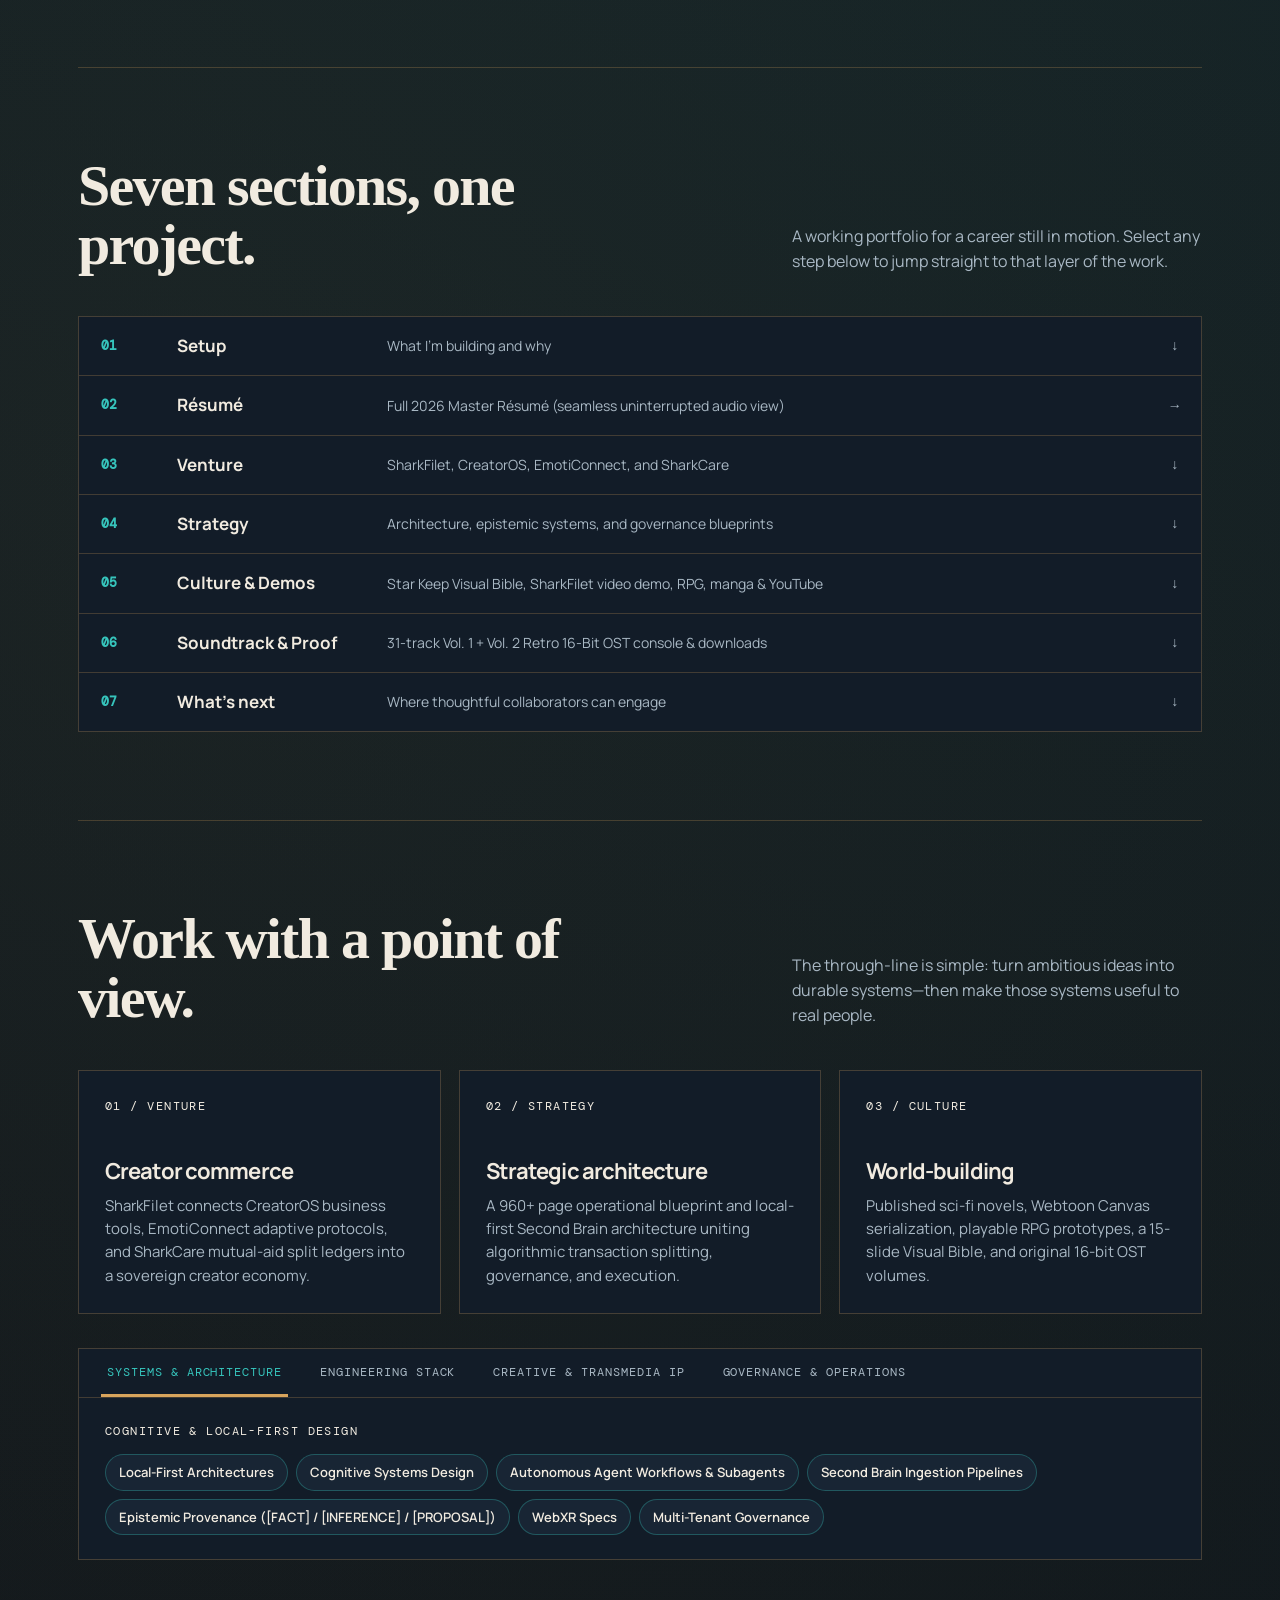
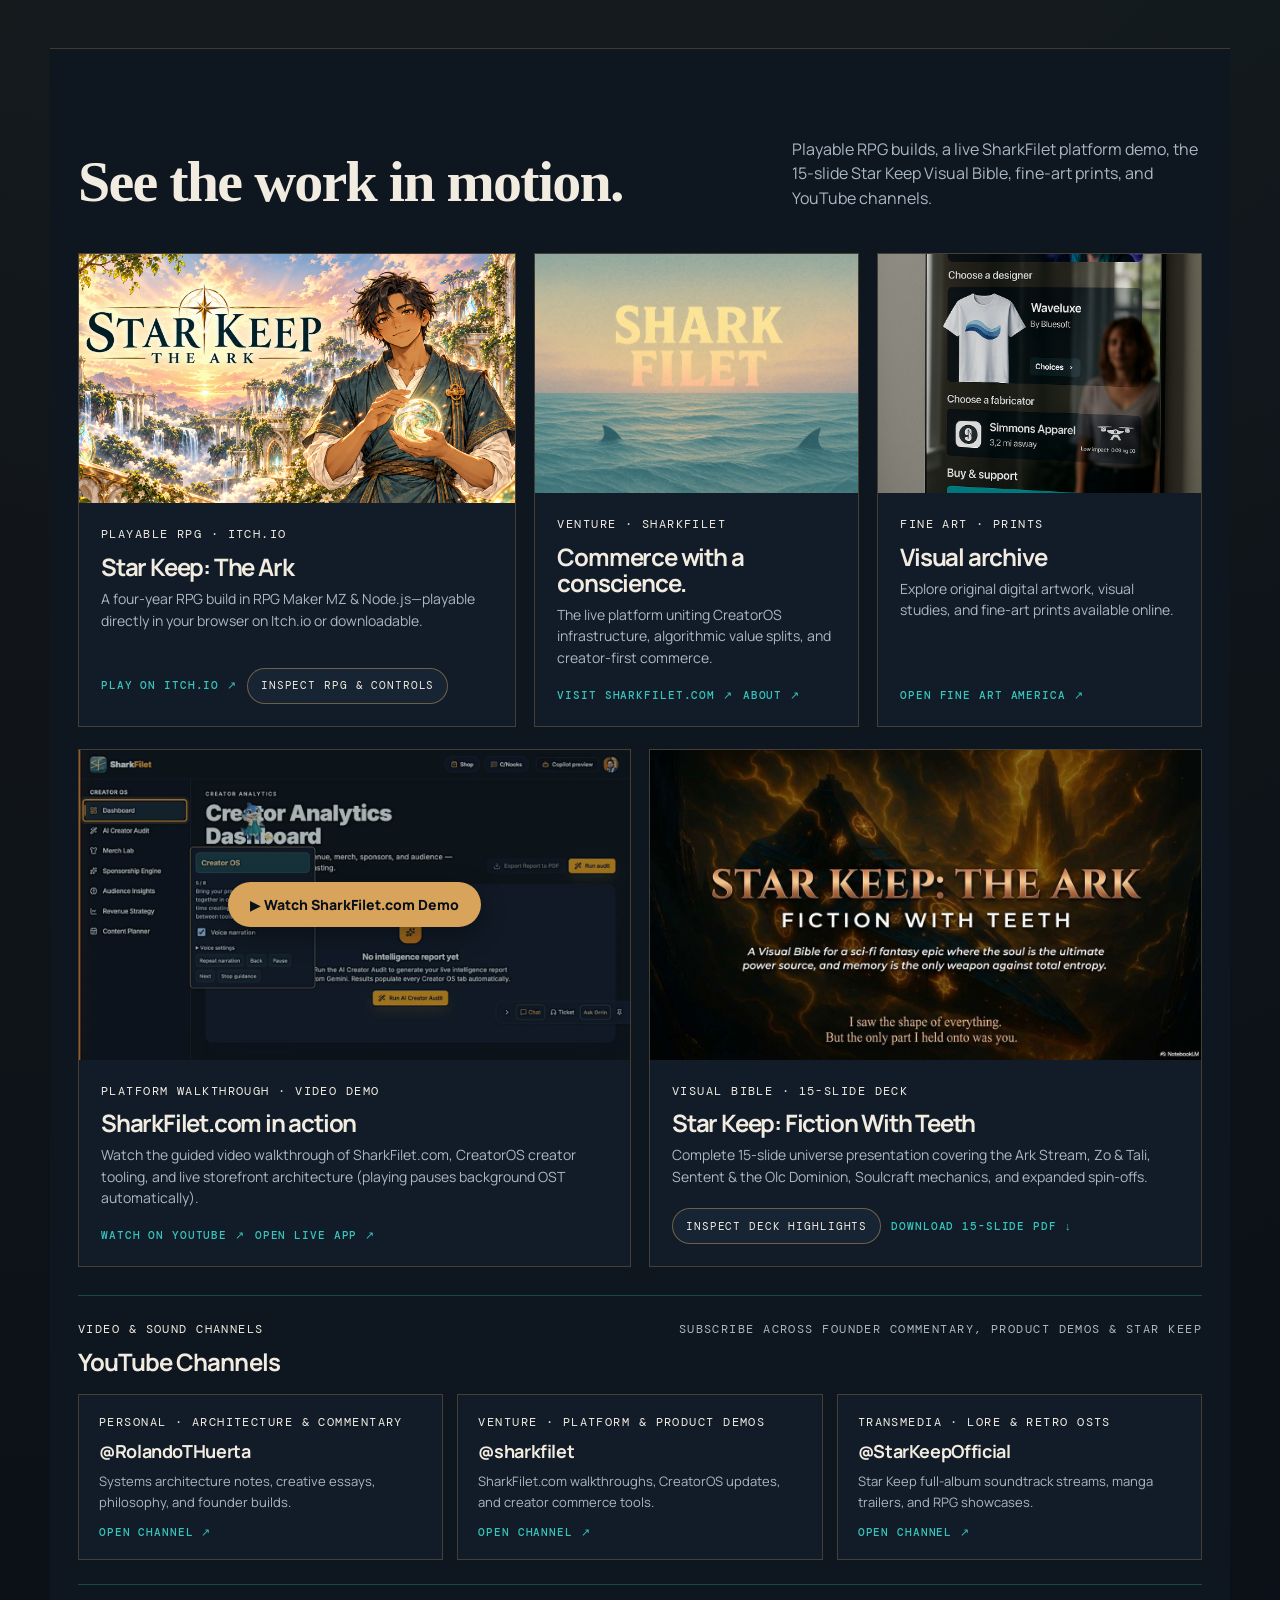
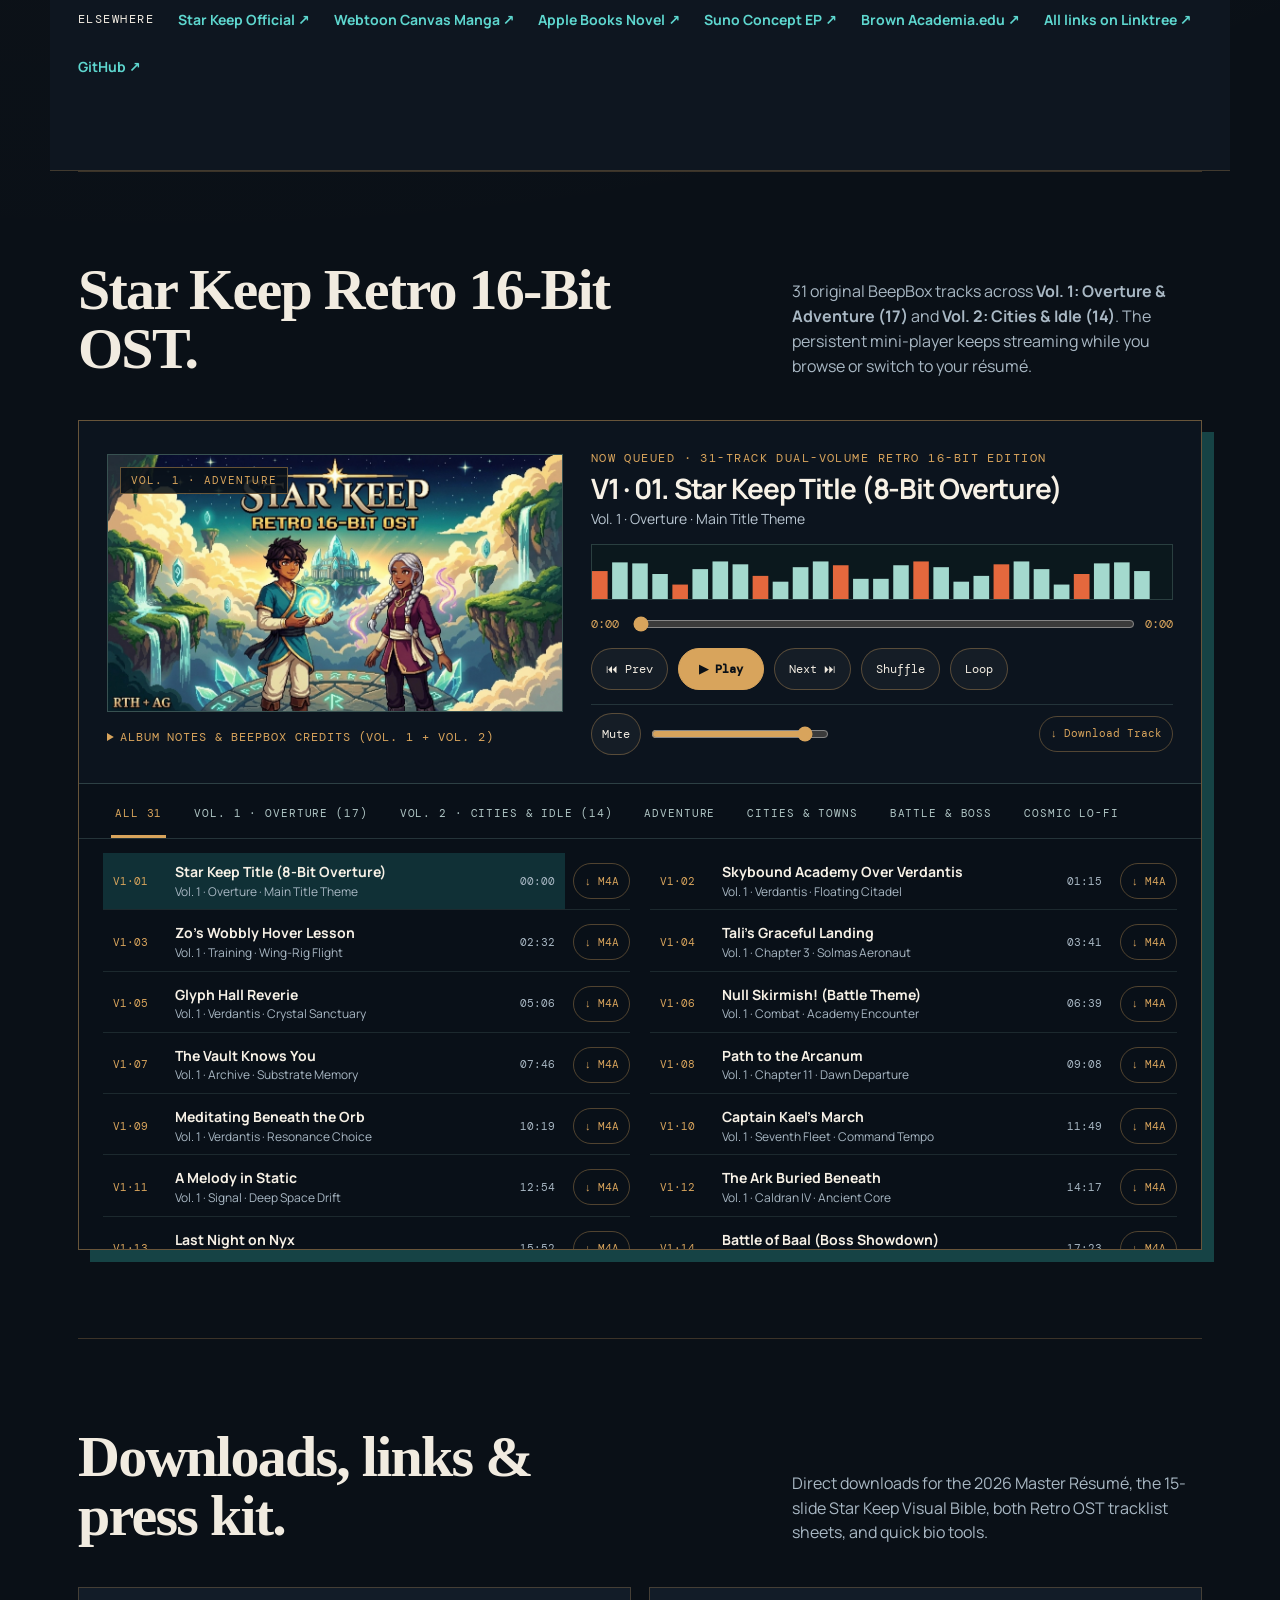
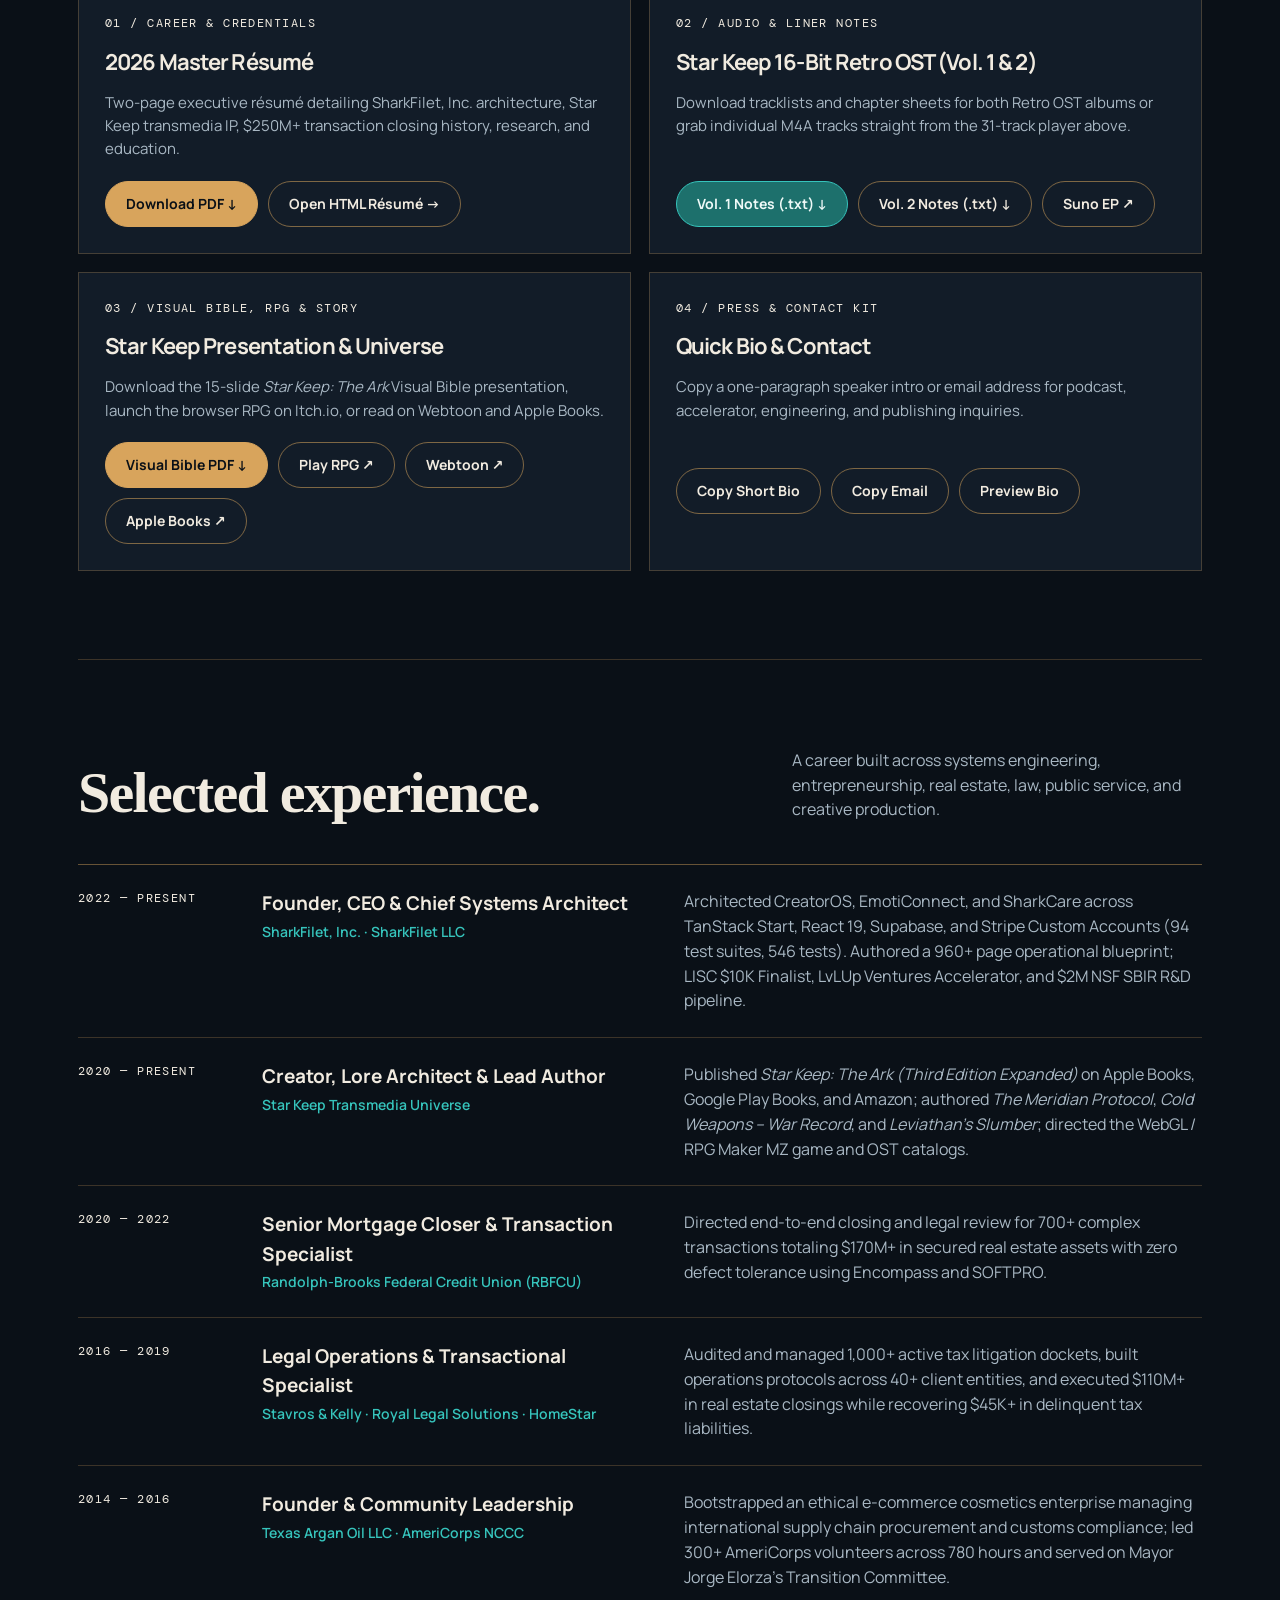
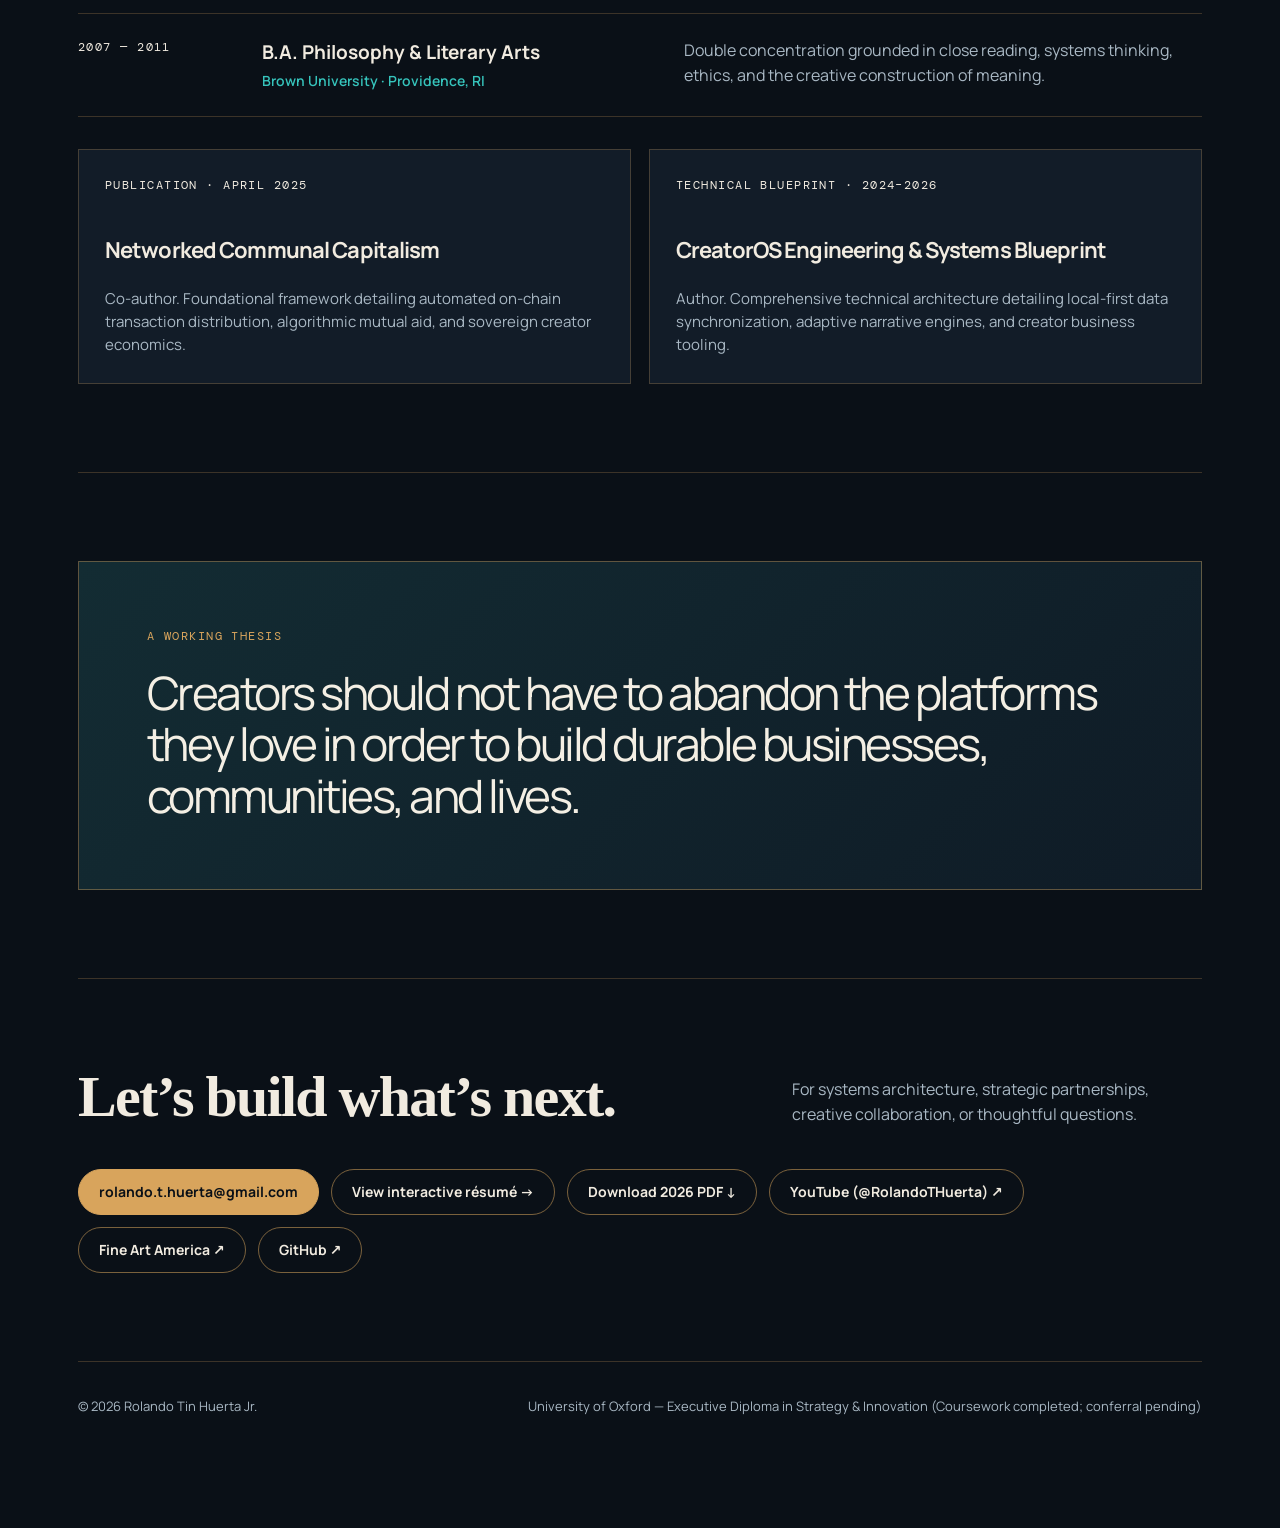
==== commit e5b0a229: "Promote Arcanum Ledger theme and real suit portrait to main live site" ====
--- a/index.html
+++ b/index.html
@@ -4,7 +4,7 @@
   <meta charset="UTF-8">
   <meta name="viewport" content="width=device-width, initial-scale=1.0">
   <meta name="description" content="Rolando Tin Huerta Jr. — Systems Architect, Technical Founder, and Published Author building creator-economy infrastructure, SharkFilet, and the Star Keep transmedia universe.">
-  <meta name="theme-color" content="#f5f0e8">
+  <meta name="theme-color" content="#0a1017">
   <meta property="og:title" content="Rolando Tin Huerta Jr. — Systems Architect, Technical Founder &amp; Author">
   <meta property="og:description" content="Portfolio, 2026 Master Résumé, 31-track Star Keep Retro 16-Bit OST player (Vol. 1 &amp; Vol. 2), SharkFilet demo, Visual Bible presentation, and YouTube channels.">
   <meta property="og:type" content="website">
@@ -12,8 +12,9 @@
   <link rel="icon" type="image/svg+xml" href="favicon.svg">
   <link rel="preconnect" href="https://fonts.googleapis.com">
   <link rel="preconnect" href="https://fonts.gstatic.com" crossorigin>
-  <link href="https://fonts.googleapis.com/css2?family=DM+Mono:wght@400;500&family=Manrope:wght@400;500;600;700;800&display=swap" rel="stylesheet">
+  <link href="https://fonts.googleapis.com/css2?family=DM+Mono:wght@400;500&family=Fraunces:opsz,wght@9..144,500;9..144,600;9..144,700&family=Manrope:wght@400;500;600;700;800&display=swap" rel="stylesheet">
   <link rel="stylesheet" href="styles.css">
+  <link rel="stylesheet" href="theme-arcanum.css">
   <script type="module" src="app.js"></script>
 </head>
 <body data-base="./" data-active-view="portfolio">
@@ -94,10 +95,10 @@
       <section class="profile" id="profile">
         <div class="profile-photo">
           <img
-            src="assets/rolando-huerta.jpeg"
-            alt="Stylized portrait of Rolando Tin Huerta Jr."
-            width="1024"
-            height="1024"
+            src="assets/rolando-huerta-photo.jpg"
+            alt="Photograph of Rolando Tin Huerta Jr. in a navy suit and glasses"
+            width="366"
+            height="366"
             fetchpriority="high"
           >
         </div>
@@ -616,16 +617,15 @@
           </article>
 
           <article class="vault-card">
-            <div class="mono">04 / Press Kit &amp; Theme Concept</div>
-            <h3>Quick Bio &amp; New Direction Preview</h3>
-            <p>
-              Copy a one-paragraph speaker intro or email address, or preview the experimental <strong>Arcanum Ledger</strong> obsidian-and-gold theme mockup with my suit portrait.
+            <div class="mono">04 / Press &amp; Contact Kit</div>
+            <h3>Quick Bio &amp; Contact</h3>
+            <p>
+              Copy a one-paragraph speaker intro or email address for podcast, accelerator, engineering, and publishing inquiries.
             </p>
             <div class="vault-actions">
               <button type="button" class="button" id="copy-bio-btn">Copy Short Bio</button>
               <button type="button" class="button" id="copy-email-btn">Copy Email</button>
               <button type="button" class="button" data-open-dialog="bio-dialog">Preview Bio</button>
-              <a class="button accent" href="mockup/">View Theme Mockup ↗</a>
             </div>
             <div class="status-note" id="copy-status" aria-live="polite"></div>
           </article>
@@ -768,7 +768,7 @@
           <a href="https://www.linkedin.com/in/rolandohuerta" target="_blank" rel="noopener noreferrer">linkedin.com/in/rolandohuerta</a>
         </p>
         <div class="actions">
-          <button type="button" class="button" data-view="portfolio" data-scroll-target="#setup">← Back to Portfolio</button>
+          <button type="button" class="button primary" data-view="portfolio" data-scroll-target="#setup">← Back to Portfolio</button>
           <a class="button" href="resume/Rolando_Huerta_Resume_2026_Master.pdf" download>Download 2026 PDF ↓</a>
           <button type="button" class="button secondary" id="inline-print-resume-btn">Print / Save Copy</button>
           <a class="button secondary" href="resume/">Open Standalone Résumé Page ↗</a>
@@ -927,7 +927,7 @@
 
     <footer>
       <span>© 2026 Rolando Tin Huerta Jr.</span>
-      <span>University of Oxford — Executive Diploma in Strategy &amp; Innovation (Coursework completed; conferral pending) · <a href="mockup/">Preview New Theme Mockup ↗</a></span>
+      <span>University of Oxford — Executive Diploma in Strategy &amp; Innovation (Coursework completed; conferral pending)</span>
     </footer>
   </div>
 
--- a/theme-arcanum.css
+++ b/theme-arcanum.css
@@ -0,0 +1,387 @@
+:root {
+  color-scheme: dark;
+  --ink: #f1ebe0;
+  --muted: #a9b8c4;
+  --cream: #0a1017;
+  --paper: #111924;
+  --teal: #36c4bc;
+  --teal-deep: #5ed7cf;
+  --mint: #0e1620;
+  --mint-ink: #d8a45c;
+  --orange: #d8a45c;
+  --line: rgb(216 164 92 / 0.24);
+  --line-mint: rgb(54 196 188 / 0.28);
+}
+
+body {
+  background:
+    radial-gradient(circle at 85% 8%, rgb(54 196 188 / 0.1), transparent 36%),
+    radial-gradient(circle at 14% 22%, rgb(216 164 92 / 0.08), transparent 40%),
+    var(--cream);
+  color: var(--ink);
+}
+
+.site-header {
+  background: rgb(10 16 23 / 0.92);
+  border-bottom: 1px solid rgb(216 164 92 / 0.25);
+}
+
+.site-menu {
+  background: #111924;
+  border-color: #d8a45c;
+  box-shadow: 8px 8px 0 rgb(54 196 188 / 0.35);
+}
+
+.site-menu a {
+  color: var(--ink);
+}
+
+.site-header.is-wide .site-menu a {
+  color: var(--muted);
+}
+
+.site-header.is-wide .site-menu a:hover,
+.site-header.is-wide .site-menu a[aria-current="true"],
+.site-header.is-wide .site-menu a[aria-current="page"] {
+  color: #f7f1e6;
+}
+
+.nav-ost-pill,
+.menu-button {
+  background: #141f2d;
+  border-color: rgb(216 164 92 / 0.55);
+  color: var(--ink);
+}
+
+.nav-ost-pill:hover {
+  background: #d8a45c;
+  color: #0a1017;
+}
+
+.nav-ost-pill.is-playing {
+  background: #1d6460;
+  border-color: #36c4bc;
+  color: #fff;
+}
+
+h1,
+h2 {
+  font-family: "Fraunces", Georgia, serif;
+  font-weight: 600;
+  letter-spacing: -0.03em;
+}
+
+.hero-lead {
+  color: #c2ced8;
+}
+
+.button {
+  border-color: rgb(216 164 92 / 0.55);
+  color: var(--ink);
+}
+
+.button:hover {
+  background: rgb(216 164 92 / 0.14);
+}
+
+.button.primary,
+.button.coral {
+  background: #d8a45c;
+  border-color: #d8a45c;
+  color: #0a1017;
+}
+
+.button.primary:hover,
+.button.coral:hover {
+  background: #e7b978;
+}
+
+.button.accent {
+  background: #1d706c;
+  border-color: #36c4bc;
+  color: #effaf8;
+}
+
+.button.accent:hover {
+  background: #23837e;
+}
+
+.dark-surface {
+  color-scheme: dark;
+  background: #0d1520;
+  color: #f1ebe0;
+}
+
+.hero-card {
+  background: linear-gradient(155deg, #152130 0%, #0d1520 100%);
+  border: 1px solid rgb(216 164 92 / 0.5);
+  box-shadow: 12px 12px 0 rgb(216 164 92 / 0.25);
+  transform: rotate(1deg);
+  color: #f1ebe0;
+}
+
+.hero-card .mono,
+.hero-card .number {
+  color: #d8a45c;
+}
+
+.hero-card h2 {
+  color: #f7f1e6;
+}
+
+.hero-card p {
+  color: #c2ced8;
+}
+
+.hero-card-btn {
+  border-color: rgb(216 164 92 / 0.45);
+  color: #d8a45c;
+}
+
+.hero-card-btn:hover {
+  background: rgb(216 164 92 / 0.15);
+}
+
+.profile-photo {
+  border: 2px solid #d8a45c;
+  box-shadow: 0 0 0 10px #111924, 0 18px 40px rgb(0 0 0 / 0.5);
+  background: #111924;
+}
+
+.roadmap-link:hover {
+  background: #172332;
+}
+
+.showcase {
+  background: #0e1620;
+  border-top: 1px solid rgb(216 164 92 / 0.25);
+  border-bottom: 1px solid rgb(216 164 92 / 0.25);
+}
+
+.showcase-card,
+.yt-channel-card,
+.card,
+.vault-card,
+.competency-deck,
+.roadmap-list {
+  background: #121c28;
+  border-color: rgb(216 164 92 / 0.26);
+}
+
+.showcase-card:hover {
+  box-shadow: 8px 8px 0 #d8a45c;
+}
+
+.yt-channel-card:hover {
+  box-shadow: 6px 6px 0 #36c4bc;
+}
+
+.yt-play-pill {
+  background: #d8a45c;
+  color: #0a1017;
+}
+
+.showcase-btn {
+  background: #172434;
+  border-color: rgb(216 164 92 / 0.45);
+  color: var(--ink);
+}
+
+.showcase-btn:hover {
+  background: #d8a45c;
+  color: #0a1017;
+}
+
+.ost-console {
+  background: #0c141e;
+  border-color: rgb(216 164 92 / 0.45);
+  box-shadow: 12px 12px 0 rgb(54 196 188 / 0.28);
+  color: #f1ebe0;
+}
+
+.ost-playlist-pane {
+  background: #091018;
+}
+
+.ost-now-playing .mono {
+  color: #d8a45c;
+}
+
+.ost-now-playing h3 {
+  color: #f7f1e6;
+}
+
+.ost-now-playing p {
+  color: #b9c6d1;
+}
+
+.ost-btn {
+  color: #f1ebe0;
+  border-color: rgb(216 164 92 / 0.35);
+}
+
+.ost-btn.play-main {
+  background: #d8a45c;
+  border-color: #d8a45c;
+  color: #0a1017;
+}
+
+.ost-btn.play-main:hover {
+  background: #e9bb7a;
+}
+
+.ost-btn[aria-pressed="true"] {
+  background: #1d706c;
+  border-color: #36c4bc;
+  color: #fff;
+}
+
+.ost-track-trigger {
+  color: #f1ebe0;
+}
+
+.ost-track-title {
+  color: #f7f1e6;
+}
+
+.ost-track-sub,
+.ost-track-stamp {
+  color: #a9b8c4;
+}
+
+.ost-track-row.is-active .ost-track-trigger {
+  background: rgb(54 196 188 / 0.18);
+}
+
+.ost-badge {
+  background: rgb(10 16 23 / 0.88);
+  color: #d8a45c;
+  border-color: rgb(216 164 92 / 0.45);
+}
+
+.ost-dl-link {
+  border-color: rgb(216 164 92 / 0.35);
+  color: #d8a45c;
+}
+
+.quote {
+  background: linear-gradient(135deg, #132c33 0%, #0f1b26 100%);
+  border: 1px solid rgb(216 164 92 / 0.4);
+  color: #f4efe4;
+}
+
+.quote .mono {
+  color: #d8a45c;
+}
+
+.mini-player {
+  background: #0f1823;
+  color: #f1ebe0;
+  border-color: #d8a45c;
+  box-shadow: 8px 8px 0 rgb(54 196 188 / 0.3);
+}
+
+.mini-meta .mono {
+  color: #36c4bc;
+}
+
+.mini-player.is-playing .mini-meta .mono {
+  color: #d8a45c;
+}
+
+.mini-meta strong {
+  color: #f7f1e6;
+}
+
+.mini-btn {
+  color: #f1ebe0;
+  border-color: rgb(216 164 92 / 0.35);
+}
+
+.mini-btn:hover {
+  background: #d8a45c;
+  border-color: #d8a45c;
+  color: #0a1017;
+}
+
+dialog.portfolio-dialog {
+  background: #111924;
+  color: var(--ink);
+  border-color: #d8a45c;
+  box-shadow: 12px 12px 0 rgb(54 196 188 / 0.35);
+}
+
+.dialog-head {
+  background: #162231;
+}
+
+.dialog-close {
+  background: #0c141e;
+  border-color: #d8a45c;
+  color: var(--ink);
+}
+
+.dialog-close:hover {
+  background: #d8a45c;
+  color: #0a1017;
+}
+
+.pill-cloud li {
+  background: #182534;
+  border-color: rgb(54 196 188 / 0.32);
+  color: var(--ink);
+}
+
+.resume-banner {
+  background: linear-gradient(155deg, #152130 0%, #0d1520 100%);
+  border-color: rgb(216 164 92 / 0.4);
+  border-bottom-color: #d8a45c;
+  color: #f1ebe0;
+}
+
+.resume-subhead {
+  color: #dce6ee;
+}
+
+.resume-meta {
+  color: #a9b8c4;
+}
+
+.resume-meta a {
+  color: #d8a45c;
+}
+
+.resume-banner .button.primary {
+  background: #d8a45c;
+  border-color: #d8a45c;
+  color: #0a1017;
+}
+
+.resume-banner .button:not(.primary) {
+  background: transparent;
+  border-color: rgb(216 164 92 / 0.55);
+  color: #f1ebe0;
+}
+
+.resume-banner .button:not(.primary):hover {
+  background: rgb(216 164 92 / 0.16);
+}
+
+.resume-card,
+.resume-job {
+  background: #121c28;
+  border-color: rgb(216 164 92 / 0.25);
+}
+
+.resume-callout {
+  background: #14262c;
+  border-left-color: #d8a45c;
+}
+
+.timeline {
+  border-top-color: rgb(216 164 92 / 0.45);
+}
+
+footer a {
+  color: #d8a45c;
+}
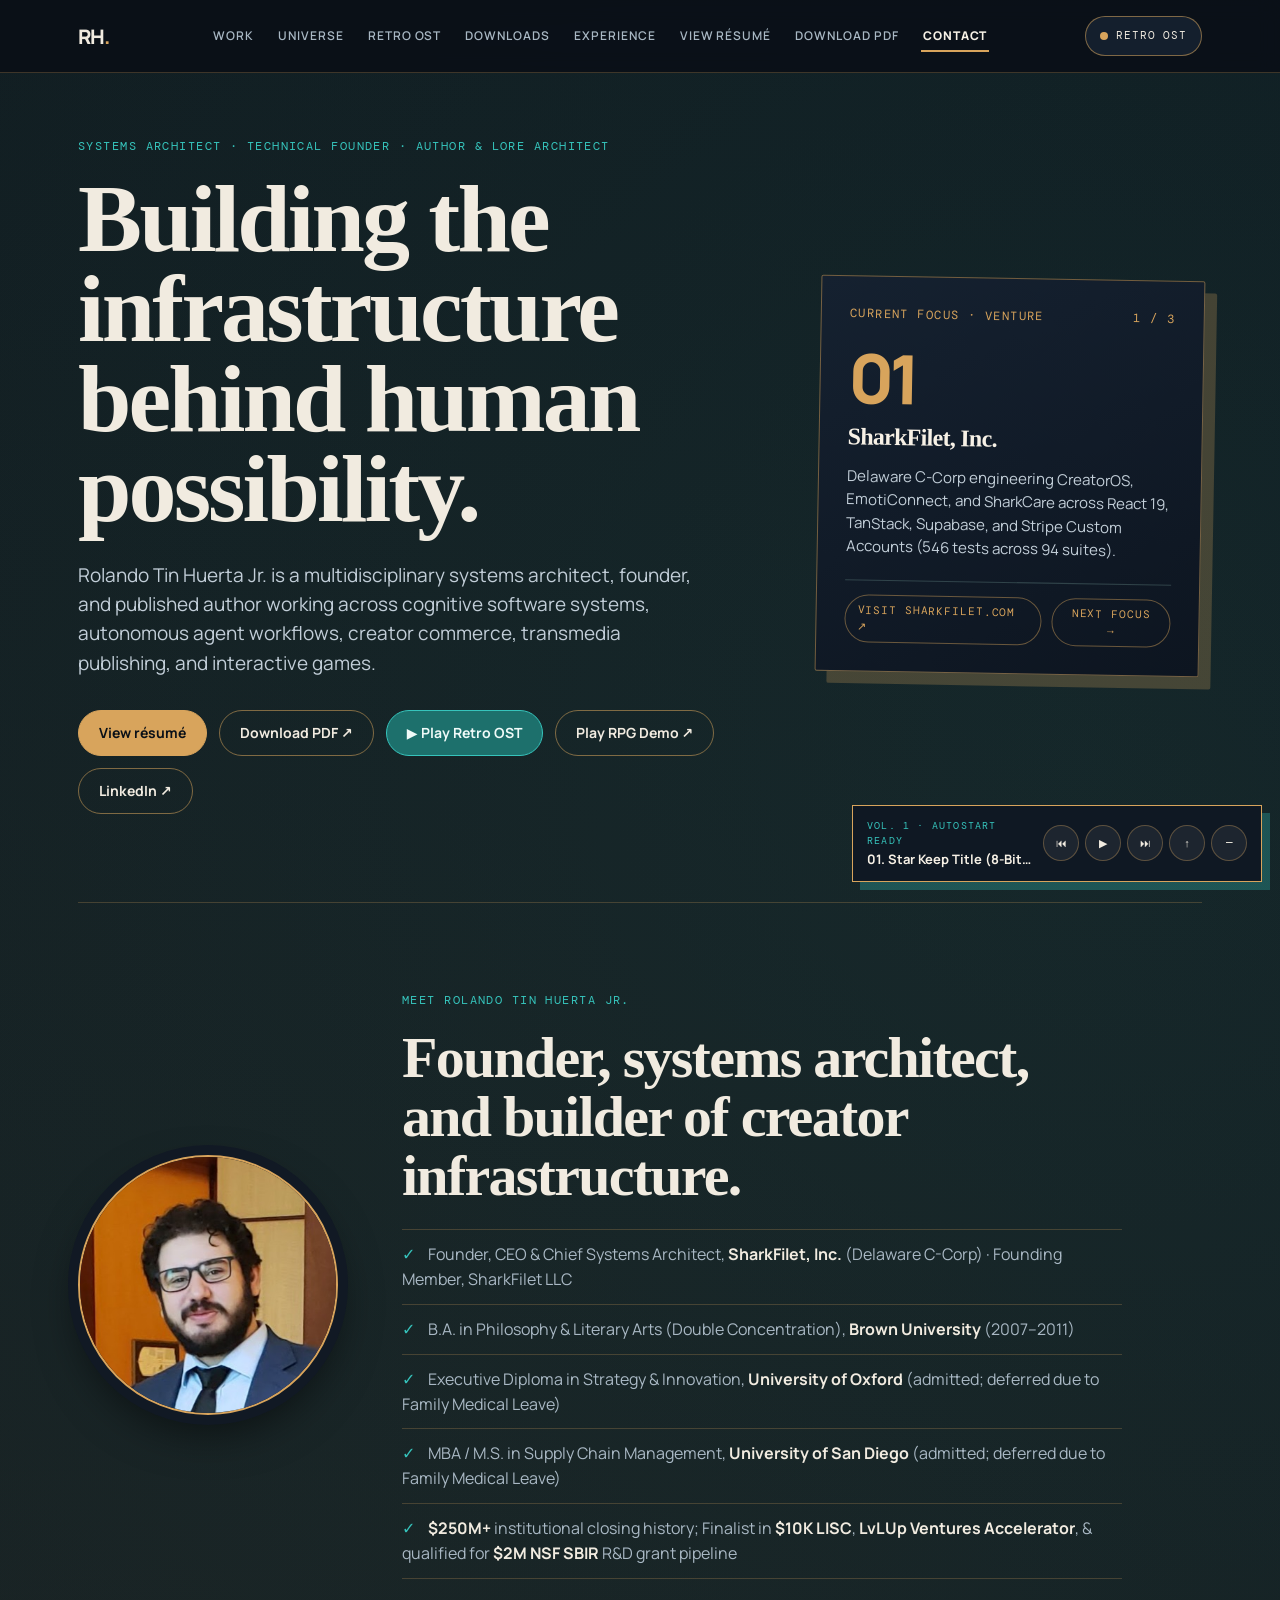
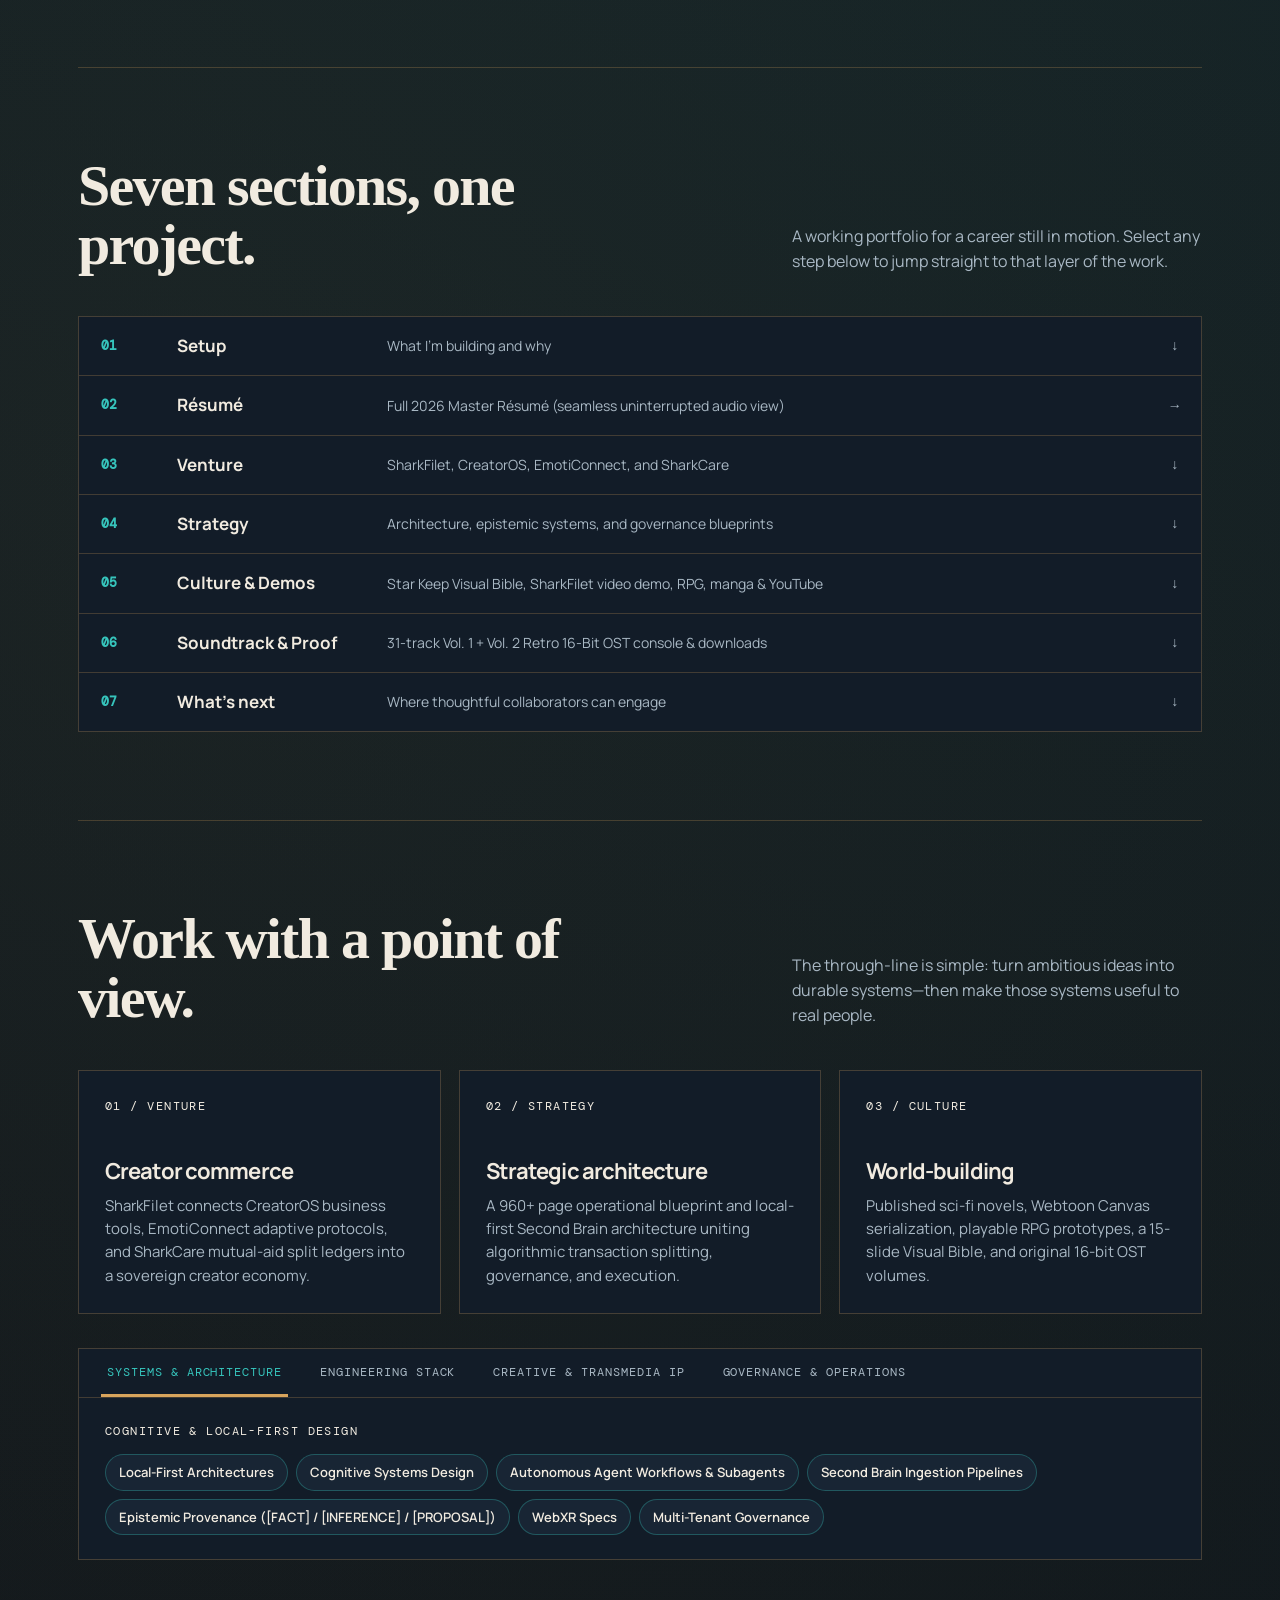
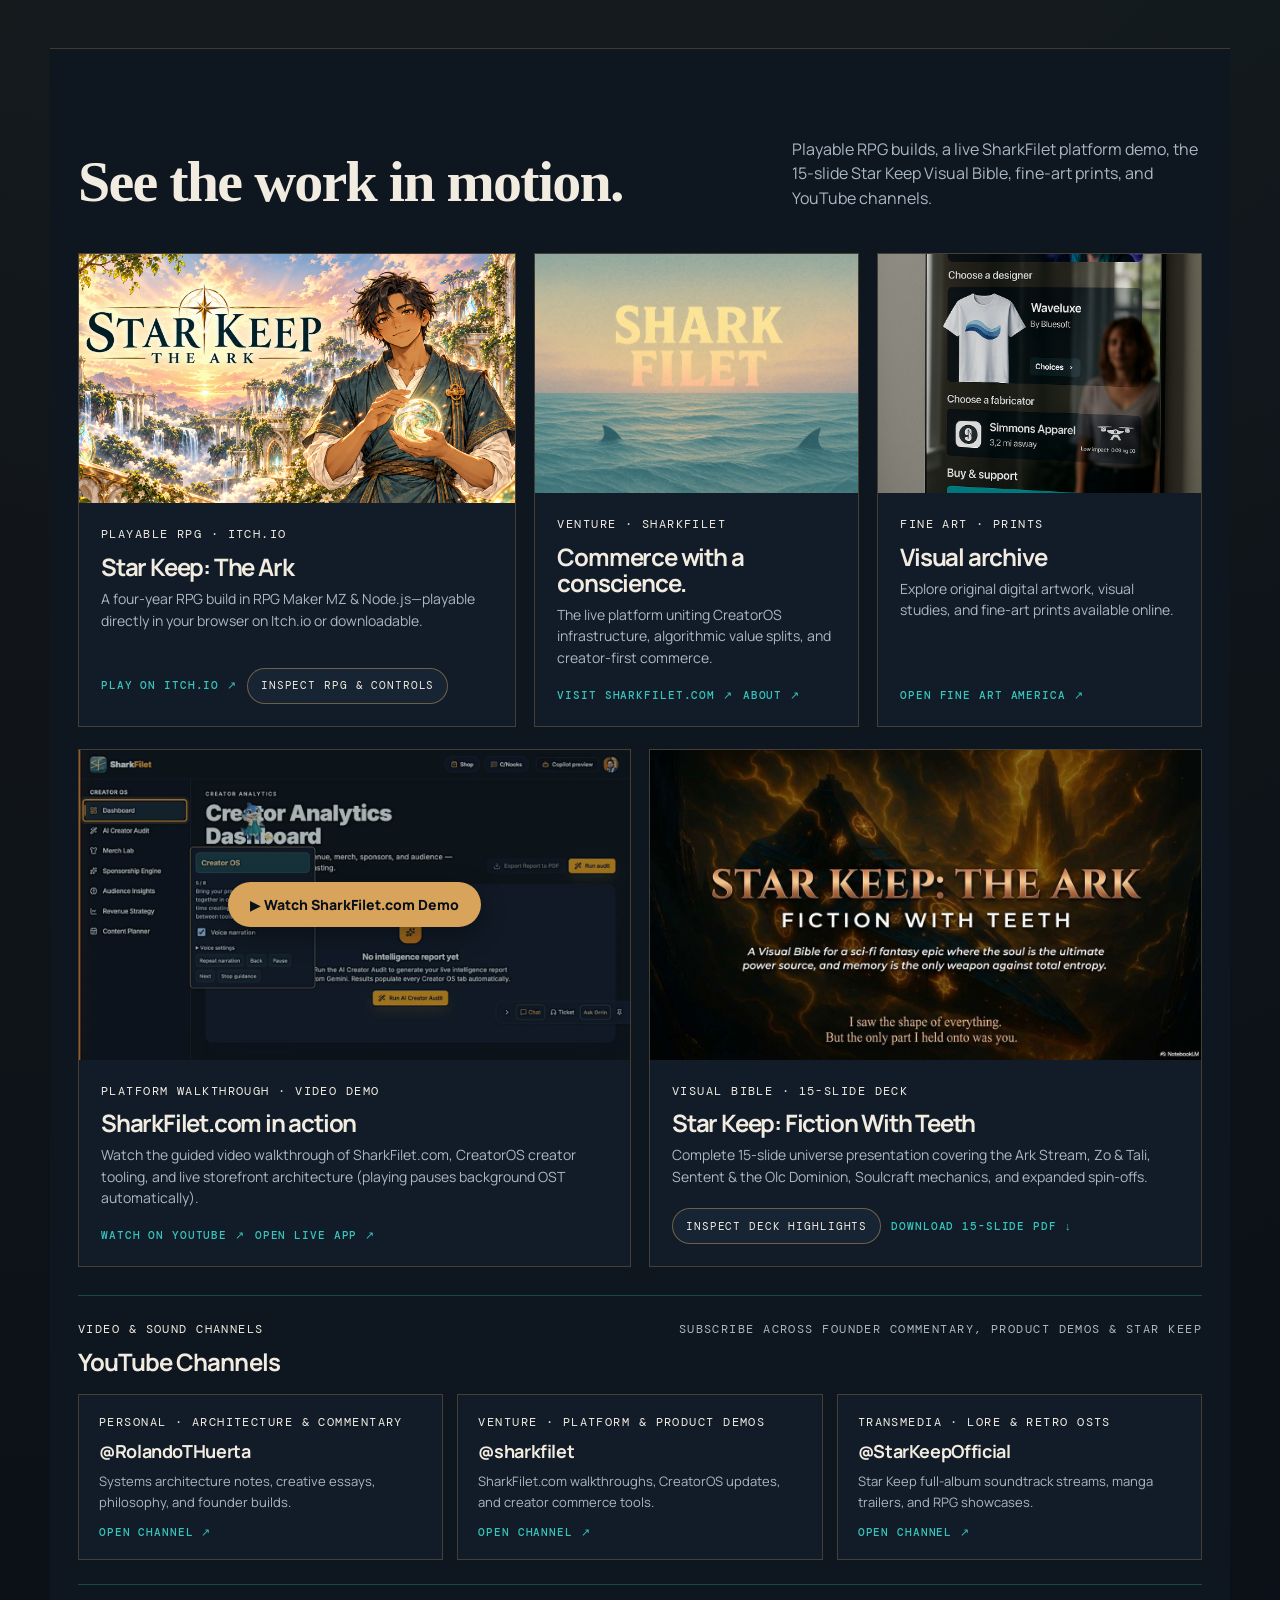
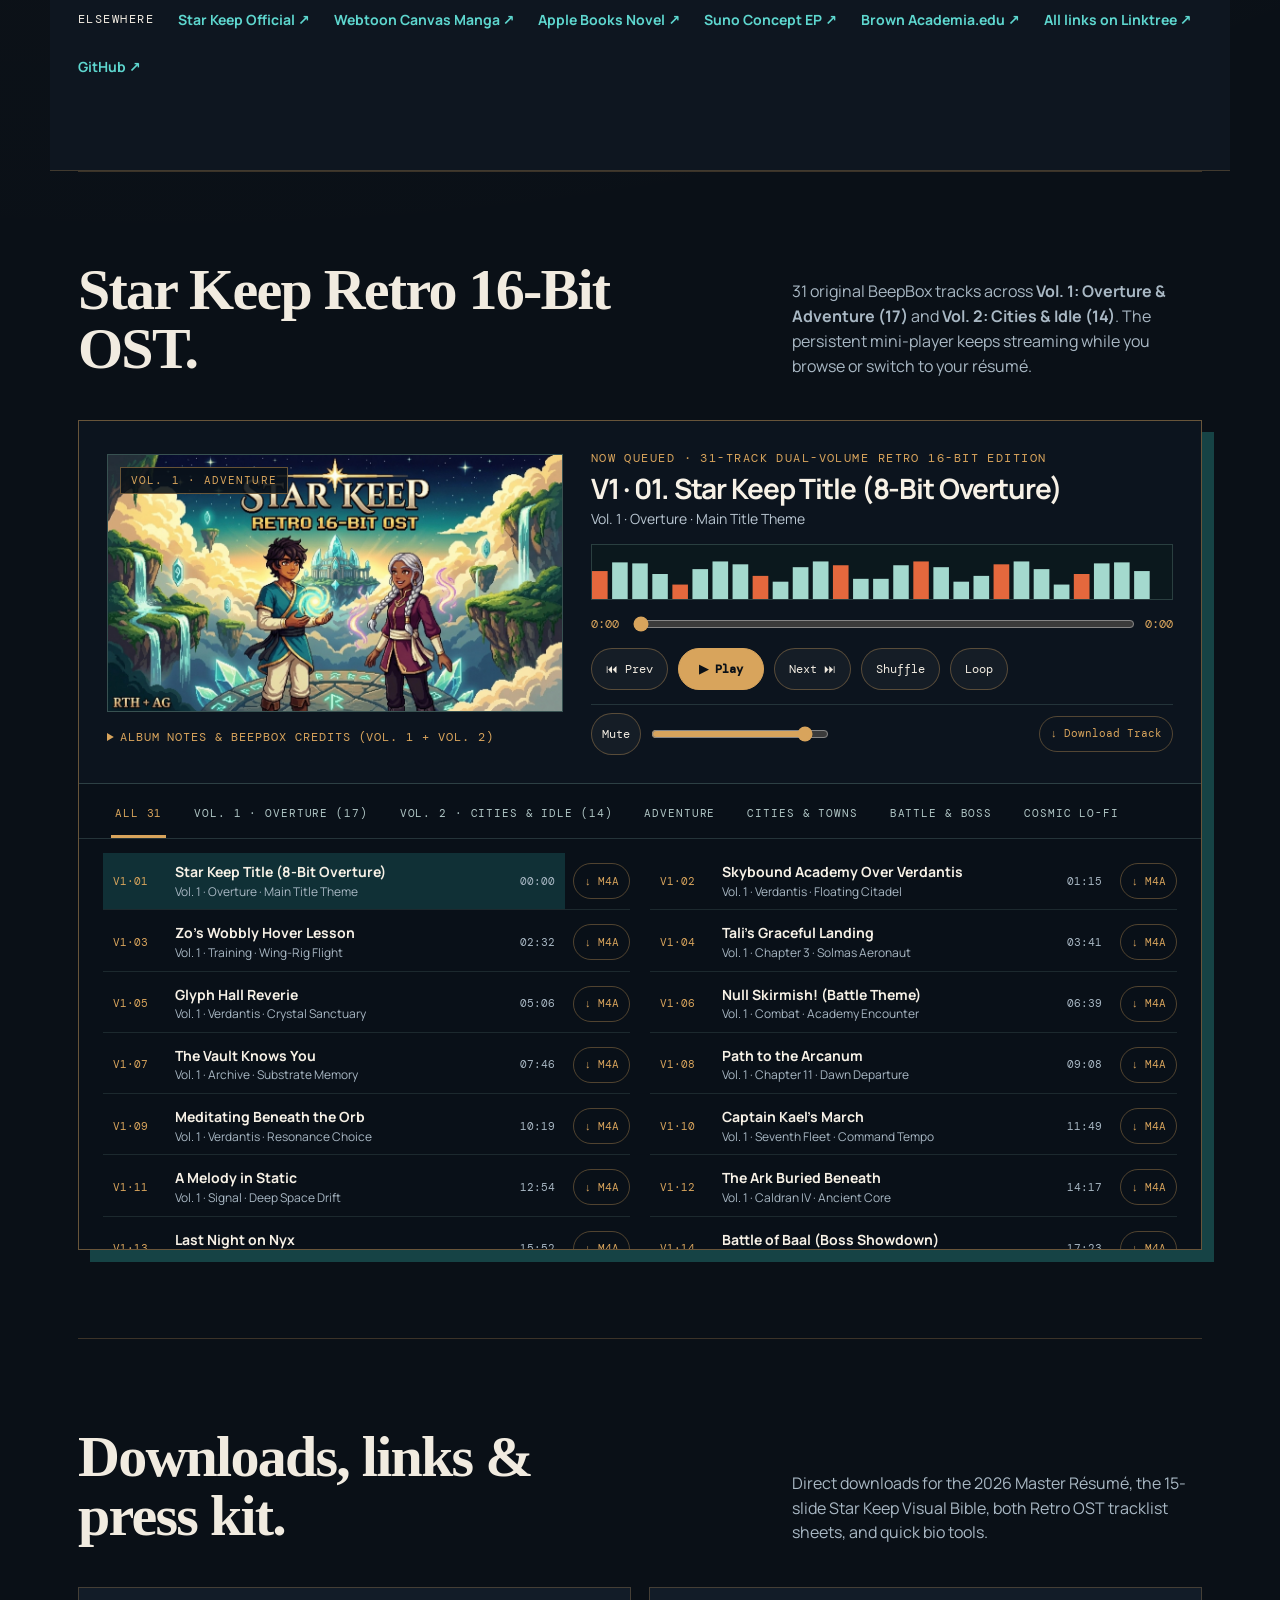
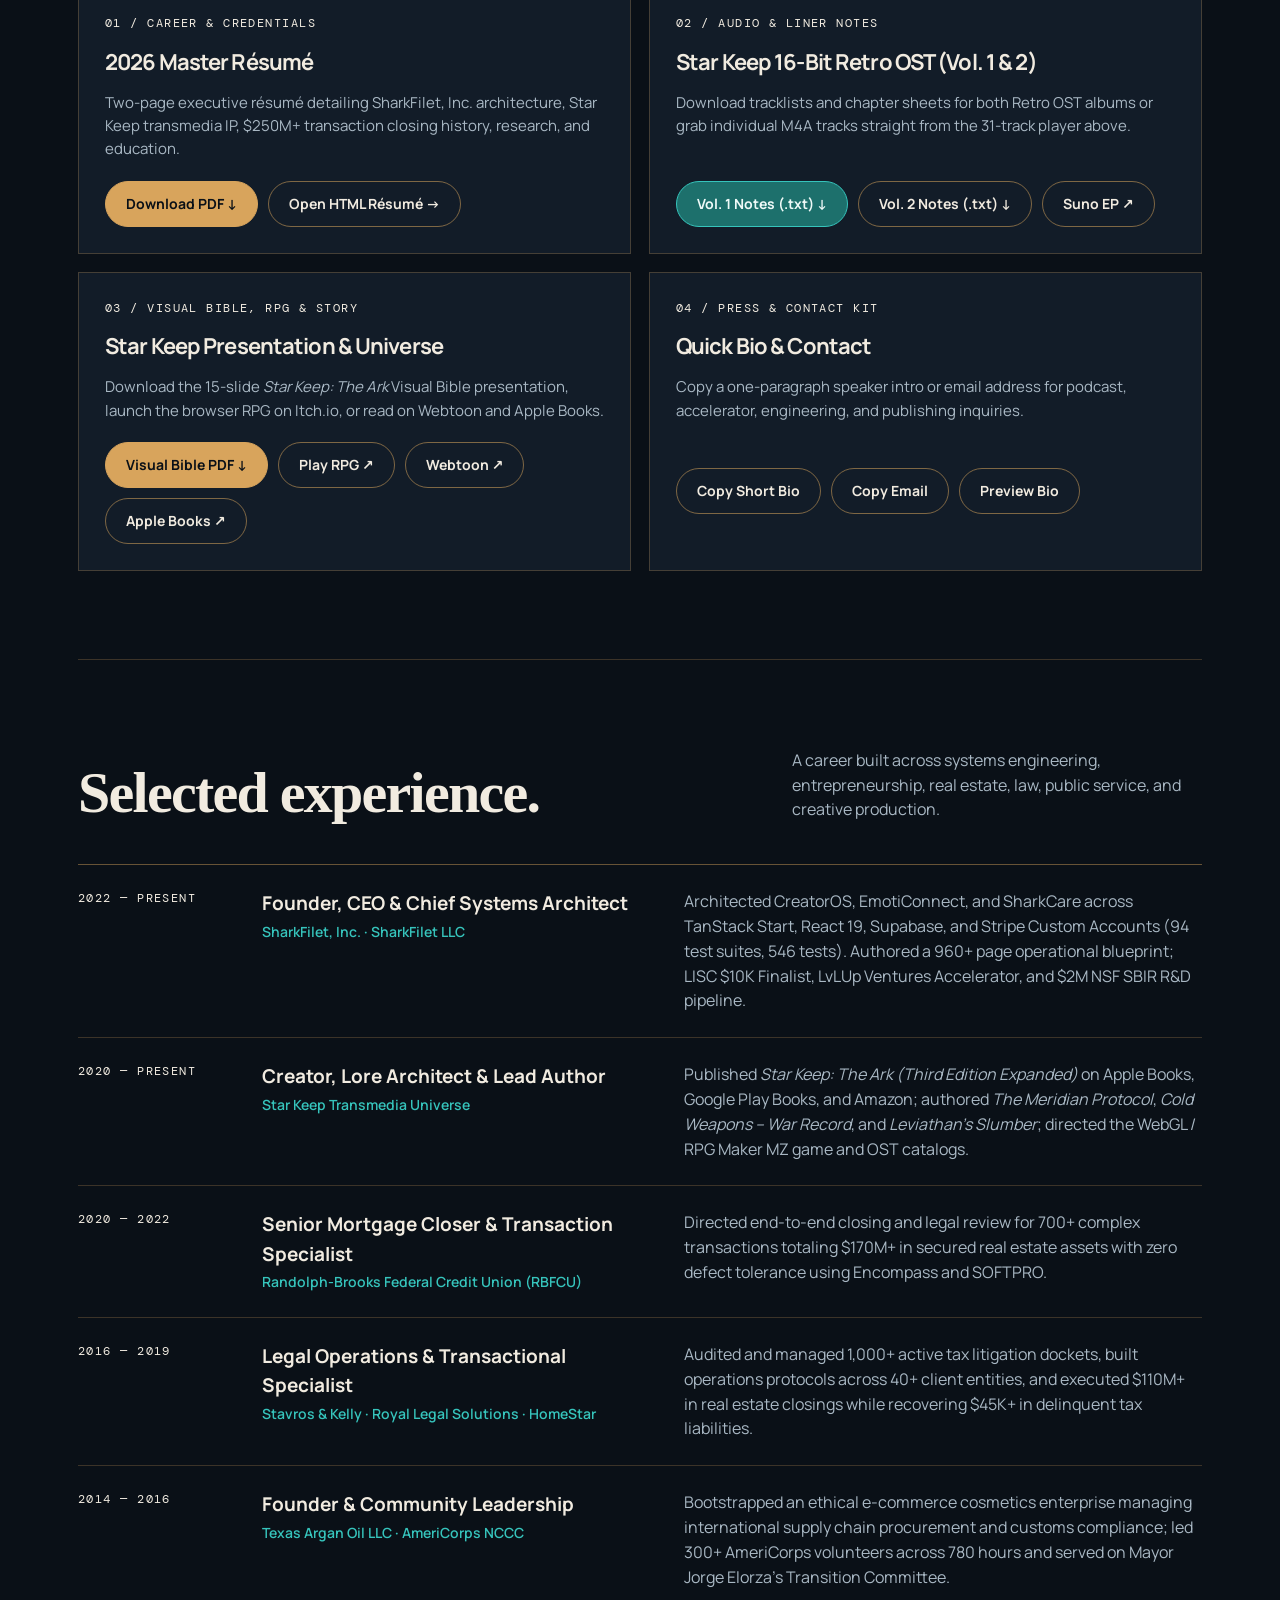
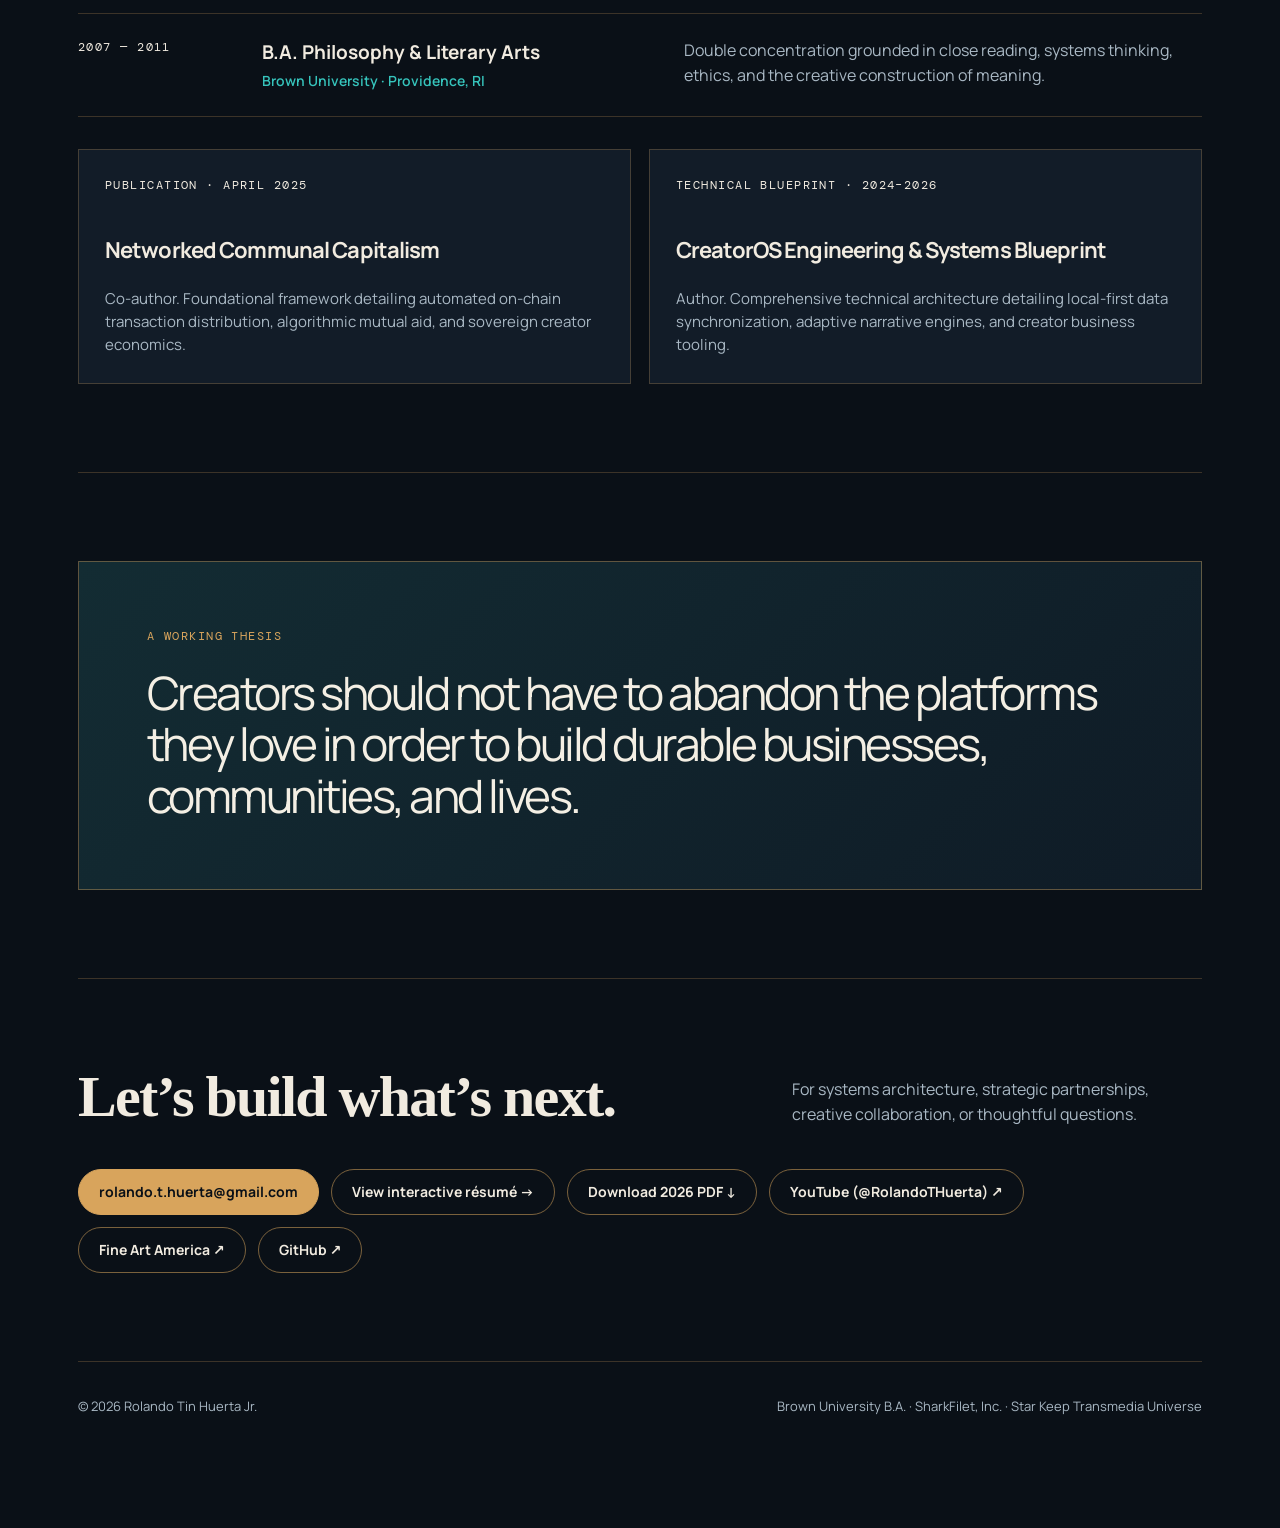
==== commit 6b2fce89: "Update Oxford and USD credentials to admitted and deferred on Family Medical Leave" ====
--- a/index.html
+++ b/index.html
@@ -13,9 +13,9 @@
   <link rel="preconnect" href="https://fonts.googleapis.com">
   <link rel="preconnect" href="https://fonts.gstatic.com" crossorigin>
   <link href="https://fonts.googleapis.com/css2?family=DM+Mono:wght@400;500&family=Fraunces:opsz,wght@9..144,500;9..144,600;9..144,700&family=Manrope:wght@400;500;600;700;800&display=swap" rel="stylesheet">
-  <link rel="stylesheet" href="styles.css">
-  <link rel="stylesheet" href="theme-arcanum.css">
-  <script type="module" src="app.js"></script>
+  <link rel="stylesheet" href="styles.css?v=20261124c">
+  <link rel="stylesheet" href="theme-arcanum.css?v=20261124c">
+  <script type="module" src="app.js?v=20261124c"></script>
 </head>
 <body data-base="./" data-active-view="portfolio">
   <a class="skip-link visually-hidden" href="#main-content">Skip to main content</a>
@@ -107,9 +107,9 @@
           <h2>Founder, systems architect, and builder of creator infrastructure.</h2>
           <ul class="profile-list">
             <li><span class="check" aria-hidden="true">✓</span> Founder, CEO &amp; Chief Systems Architect, <strong>SharkFilet, Inc.</strong> (Delaware C-Corp) · Founding Member, SharkFilet LLC</li>
-            <li><span class="check" aria-hidden="true">✓</span> Executive Diploma in Strategy &amp; Innovation, <strong>University of Oxford</strong> (coursework completed; formal conferral pending)</li>
-            <li><span class="check" aria-hidden="true">✓</span> MBA / M.S. in Supply Chain Management, <strong>University of San Diego</strong> (admitted; coursework undertaken; deferred)</li>
             <li><span class="check" aria-hidden="true">✓</span> B.A. in Philosophy &amp; Literary Arts (Double Concentration), <strong>Brown University</strong> (2007–2011)</li>
+            <li><span class="check" aria-hidden="true">✓</span> Executive Diploma in Strategy &amp; Innovation, <strong>University of Oxford</strong> (admitted; deferred due to Family Medical Leave)</li>
+            <li><span class="check" aria-hidden="true">✓</span> MBA / M.S. in Supply Chain Management, <strong>University of San Diego</strong> (admitted; deferred due to Family Medical Leave)</li>
             <li><span class="check" aria-hidden="true">✓</span> <strong>$250M+</strong> institutional closing history; Finalist in <strong>$10K LISC</strong>, <strong>LvLUp Ventures Accelerator</strong>, &amp; qualified for <strong>$2M NSF SBIR</strong> R&amp;D grant pipeline</li>
           </ul>
         </div>
@@ -779,7 +779,7 @@
         <div class="eyebrow">01 / Overview</div>
         <h2>Executive Summary</h2>
         <p class="hero-lead" style="max-width: 920px; margin-bottom: 0;">
-          Multidisciplinary Systems Architect, Founder, and Published Author operating at the convergence of cognitive software systems, autonomous agent architecture, and sovereign creator commerce. Architected and deployed SharkFilet Inc., engineering local-first operating platforms (CreatorOS), emotional intelligence protocols (EmotiConnect), and the rich transmedia universe of Star Keep. Combines a decade of institutional transaction rigor ($250M+ in executed real estate and legal transactions) with deep philosophical and strategic governance (Brown University, University of Oxford). Recognized for architecting durable, human-aligned systems from first principles with zero outside capital.
+          Multidisciplinary Systems Architect, Founder, and Published Author operating at the convergence of cognitive software systems, autonomous agent architecture, and sovereign creator commerce. Architected and deployed SharkFilet Inc., engineering local-first operating platforms (CreatorOS), emotional intelligence protocols (EmotiConnect), and the rich transmedia universe of Star Keep. Combines a decade of institutional transaction rigor ($250M+ in executed real estate and legal transactions) with formal foundations in philosophy and literary arts (Brown University). Recognized for architecting durable, human-aligned systems from first principles with zero outside capital.
         </p>
       </div>
 
@@ -911,12 +911,11 @@
         </article>
         <article class="resume-job">
           <h3>University of Oxford</h3>
-          <p class="job-meta">Executive Diploma in Strategy and Innovation, Oxford, UK (Pending*)</p>
-          <p><em>*Note: Program coursework completed; formal diploma credential pending final module administrative conferral.</em></p>
+          <p class="job-meta">Executive Diploma in Strategy and Innovation, Oxford, UK (Admitted; deferred due to Family Medical Leave)</p>
         </article>
         <article class="resume-job">
           <h3>University of San Diego</h3>
-          <p class="job-meta">MBA / M.S. in Supply Chain Management, San Diego, CA (Admitted / Coursework undertaken; deferred due to family medical leave)</p>
+          <p class="job-meta">MBA / M.S. in Supply Chain Management, San Diego, CA (Admitted; deferred due to Family Medical Leave)</p>
         </article>
 
         <div class="resume-callout">
@@ -927,7 +926,7 @@
 
     <footer>
       <span>© 2026 Rolando Tin Huerta Jr.</span>
-      <span>University of Oxford — Executive Diploma in Strategy &amp; Innovation (Coursework completed; conferral pending)</span>
+      <span>Brown University B.A. · SharkFilet, Inc. · Star Keep Transmedia Universe</span>
     </footer>
   </div>
 
@@ -1002,7 +1001,7 @@
         Rolando Tin Huerta Jr. is a Systems Architect, Technical Founder, and Published Author based in San Antonio, Texas. As Founder &amp; CEO of SharkFilet, Inc. (Delaware C-Corp), he designed CreatorOS, EmotiConnect, and SharkCare alongside a local-first Second Brain cognitive architecture and a 960+ page operational blueprint.
       </p>
       <p>
-        Previously, he oversaw $250M+ across institutional real estate closings and tax litigation dockets at RBFCU and partner law firms. He holds a B.A. in Philosophy &amp; Literary Arts from Brown University and has completed coursework toward the Executive Diploma in Strategy &amp; Innovation at the University of Oxford (formal conferral pending). He is also the creator of the <em>Star Keep</em> transmedia universe spanning published fiction, Webtoon manga, playable RPG demos, and original 16-bit soundtracks.
+        Previously, he oversaw $250M+ across institutional real estate closings and tax litigation dockets at RBFCU and partner law firms. He holds a B.A. in Philosophy &amp; Literary Arts from Brown University (and was admitted to the University of Oxford’s Executive Diploma in Strategy &amp; Innovation and the University of San Diego’s MBA / M.S. in Supply Chain Management, both deferred due to Family Medical Leave). He is also the creator of the <em>Star Keep</em> transmedia universe spanning published fiction, Webtoon manga, playable RPG demos, and original 16-bit soundtracks.
       </p>
       <div class="actions">
         <a class="button primary" href="resume/Rolando_Huerta_Resume_2026_Master.pdf" download>Download Full 2026 PDF ↓</a>
